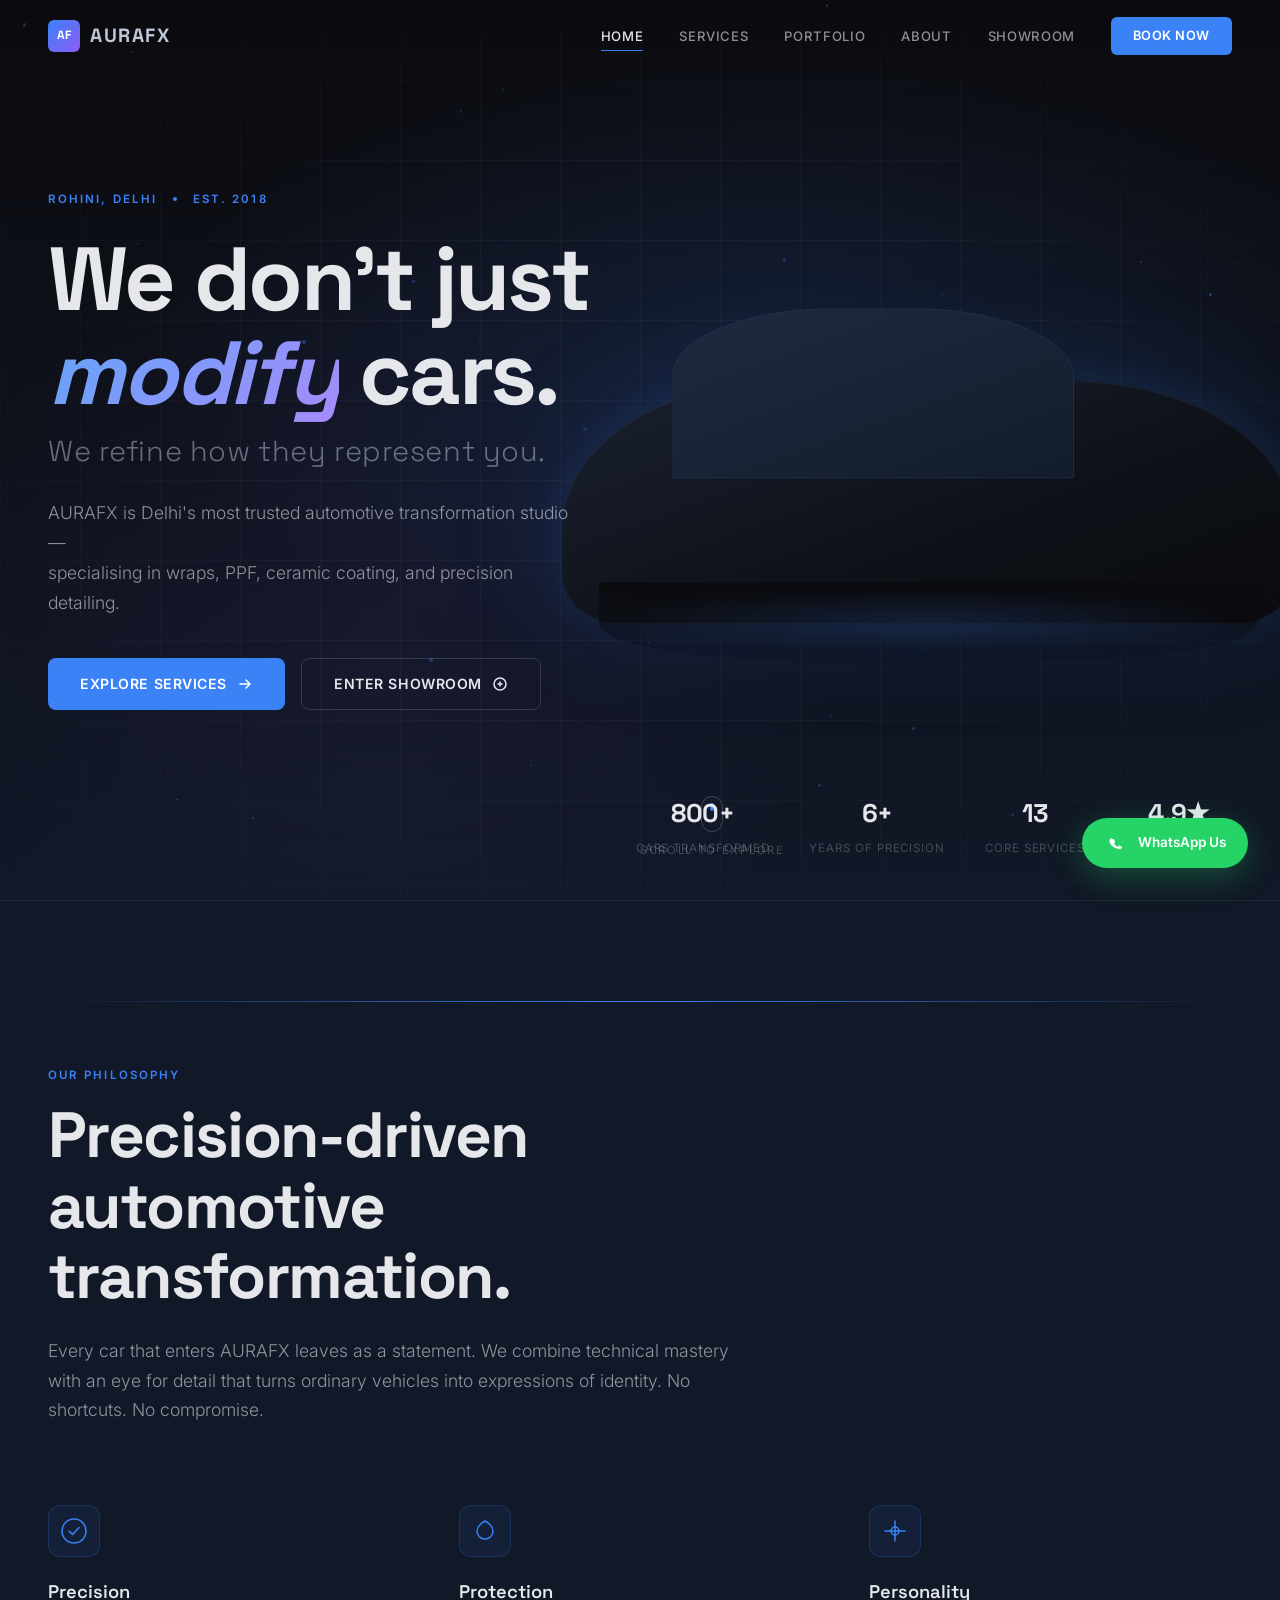
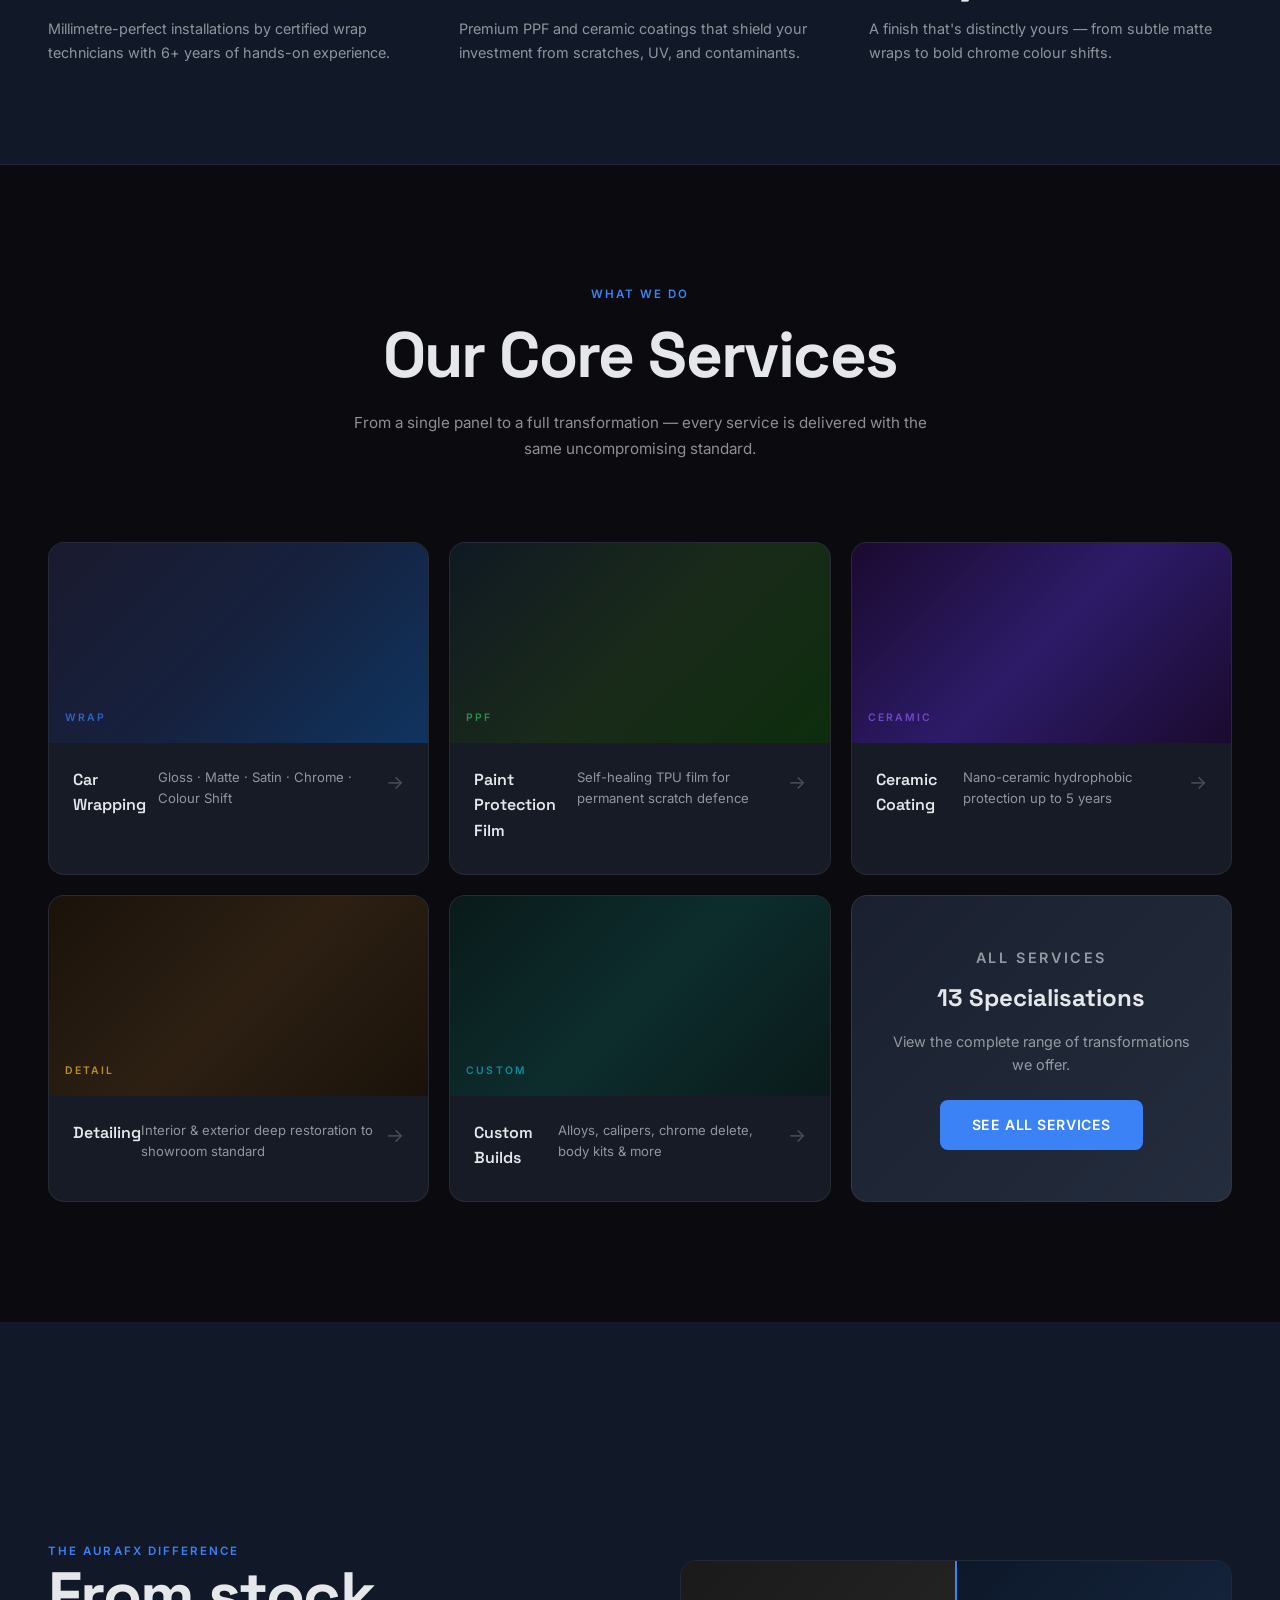
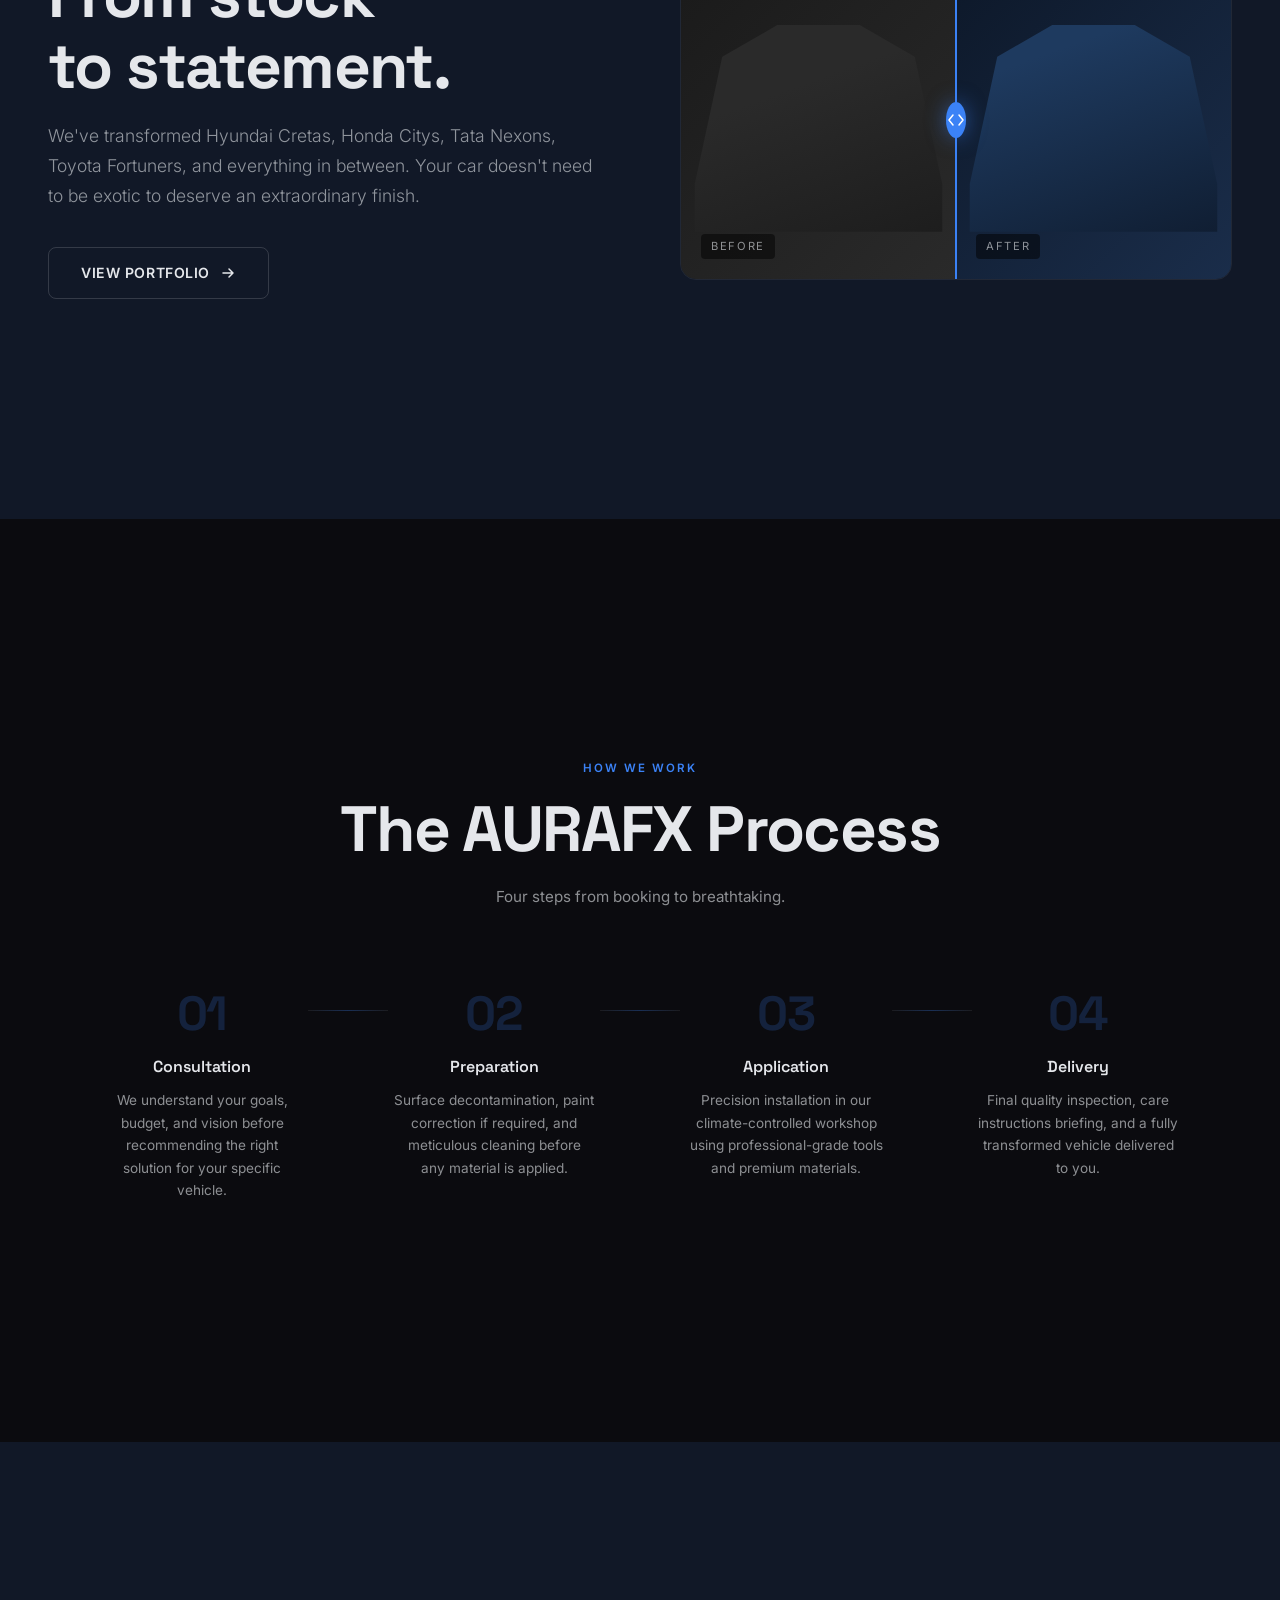
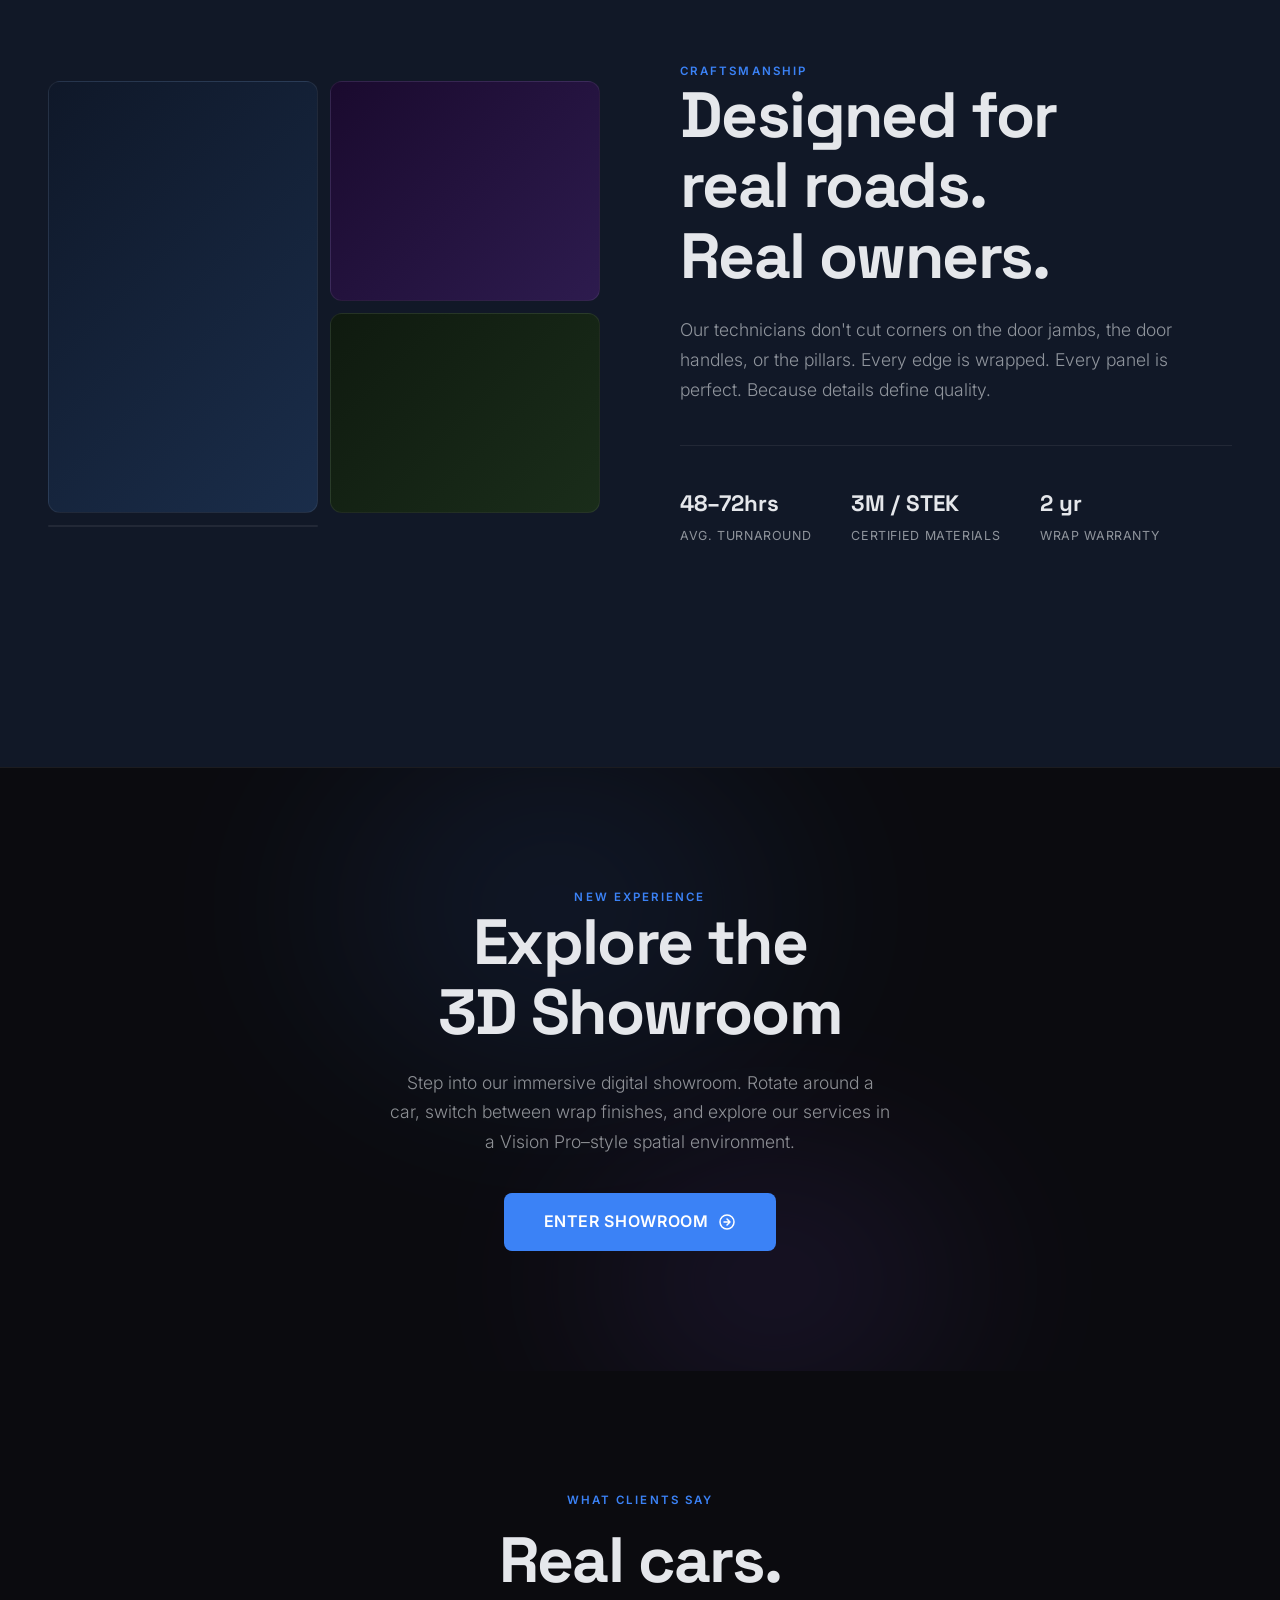
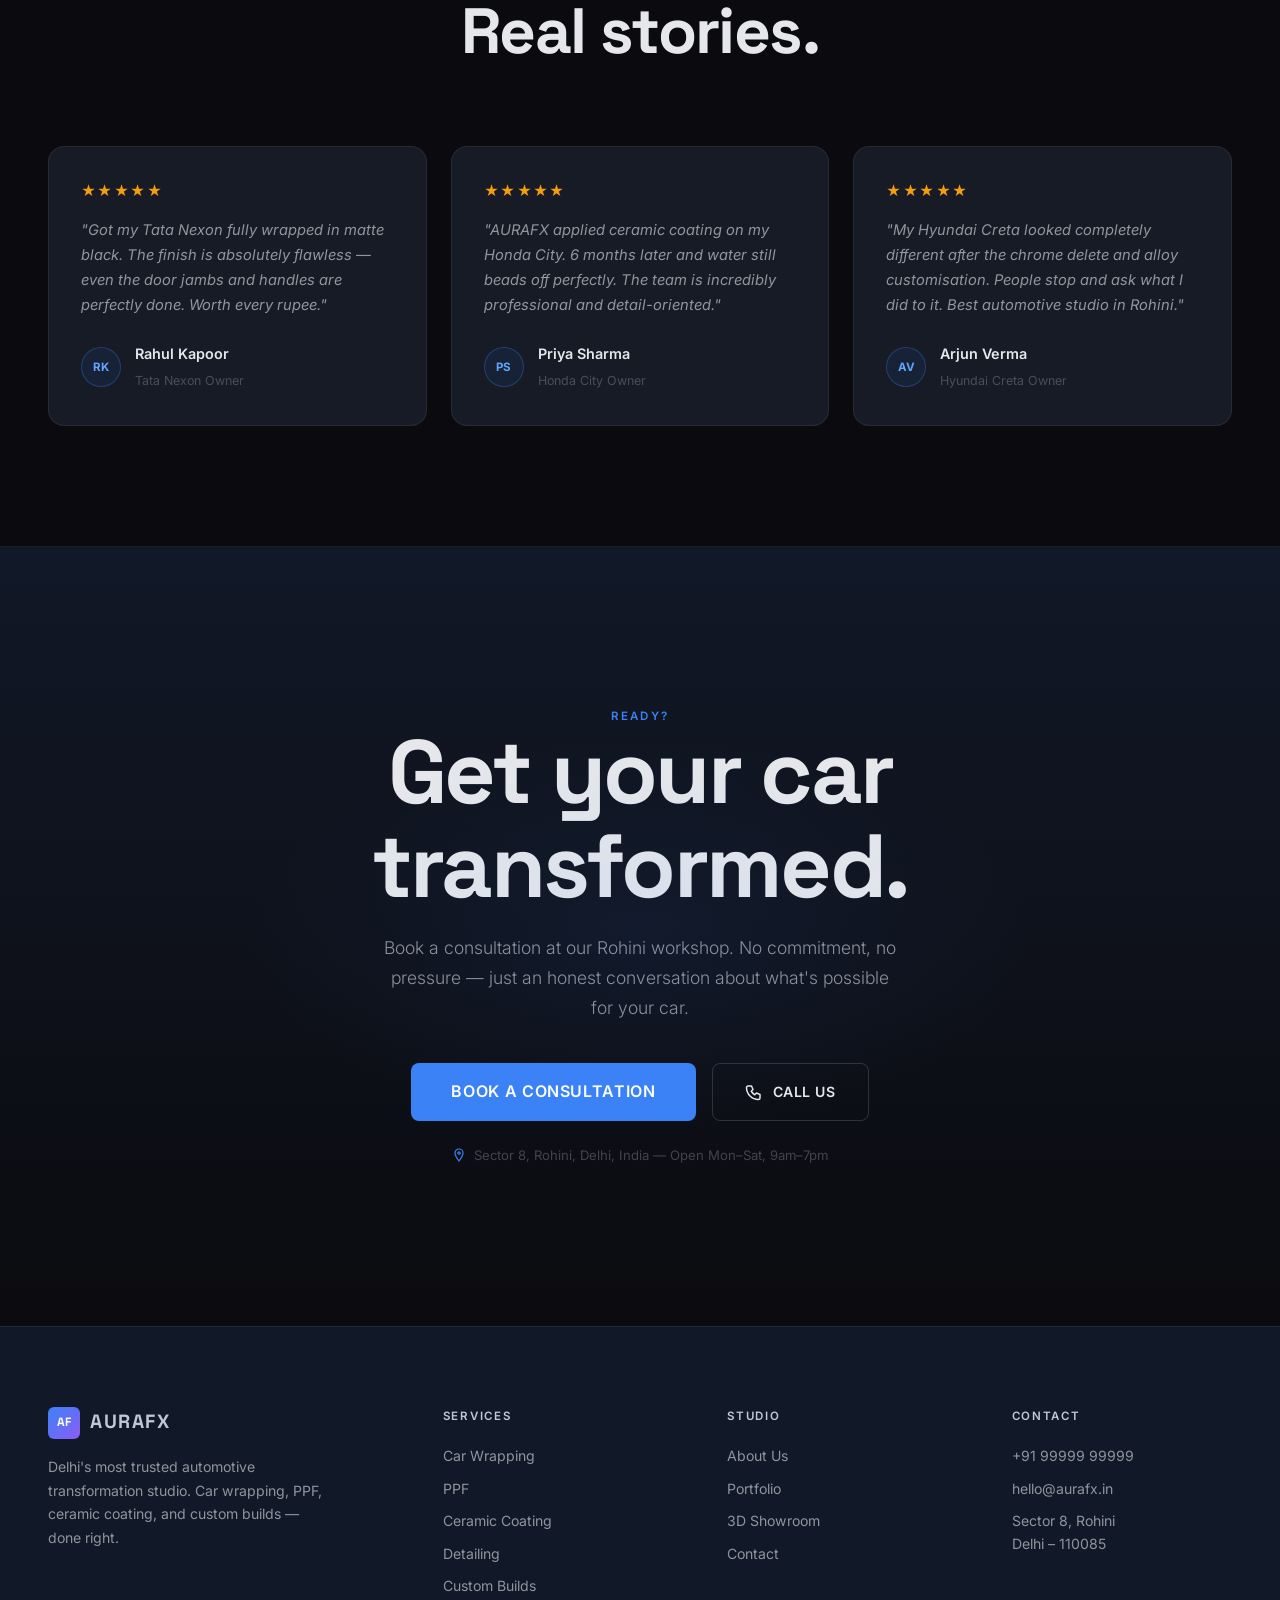
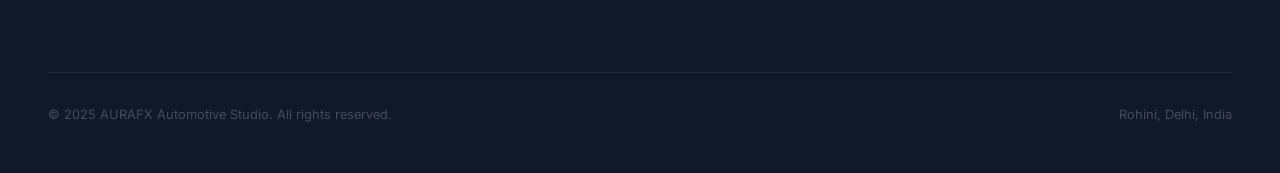
==== index.html @ fb8e5b7f "feat: AURAFX Automotive Studio — full premium website + 3D showroom - index.html: cinematic Apple-st" ====
<!DOCTYPE html>
<html lang="en">
<head>
<meta charset="UTF-8"/>
<meta name="viewport" content="width=device-width, initial-scale=1.0"/>
<title>AURAFX Automotive Studio — Precision. Protection. Personality.</title>
<meta name="description" content="Delhi's premier car wrapping, PPF, ceramic coating and detailing studio in Rohini. We don't just modify cars. We refine how they represent you."/>
<link rel="stylesheet" href="style.css"/>
<link rel="stylesheet" href="index.css"/>
</head>
<body>

<!-- NAV -->
<nav class="nav" id="mainNav">
  <a href="index.html" class="nav-logo">
    <div class="nav-logo-mark">AF</div>
    <span>AURAFX</span>
  </a>
  <div class="nav-links">
    <a href="index.html" class="active">Home</a>
    <a href="services.html">Services</a>
    <a href="portfolio.html">Portfolio</a>
    <a href="about.html">About</a>
    <a href="showroom.html">Showroom</a>
    <a href="contact.html" class="nav-cta">Book Now</a>
  </div>
  <div class="nav-hamburger" id="hamburger">
    <span></span><span></span><span></span>
  </div>
</nav>
<div class="nav-drawer" id="navDrawer">
  <a href="index.html">Home</a>
  <a href="services.html">Services</a>
  <a href="portfolio.html">Portfolio</a>
  <a href="about.html">About</a>
  <a href="showroom.html">Showroom</a>
  <a href="contact.html">Book Now</a>
</div>

<!-- HERO -->
<section class="hero" id="hero">
  <div class="hero-bg">
    <div class="hero-gradient"></div>
    <div class="hero-grid-lines"></div>
    <div class="hero-particles" id="heroParticles"></div>
  </div>
  <div class="hero-stage">
    <div class="hero-car-visual">
      <div class="car-silhouette">
        <div class="car-body"></div>
        <div class="car-glow-floor"></div>
        <div class="car-spotlight"></div>
      </div>
    </div>
  </div>
  <div class="hero-content">
    <div class="hero-eyebrow reveal">
      <span class="label">Rohini, Delhi</span>
      <span class="hero-dot"></span>
      <span class="label">Est. 2018</span>
    </div>
    <h1 class="display-xl hero-headline reveal reveal-delay-1">
      We don't just<br/>
      <em class="hero-em">modify</em> cars.
    </h1>
    <p class="hero-sub reveal reveal-delay-2">
      We refine how they represent you.
    </p>
    <p class="body-lg hero-desc reveal reveal-delay-3">
      AURAFX is Delhi's most trusted automotive transformation studio —<br class="desk-only"/>
      specialising in wraps, PPF, ceramic coating, and precision detailing.
    </p>
    <div class="hero-actions reveal reveal-delay-4">
      <a href="services.html" class="btn btn-primary">
        Explore Services
        <svg width="16" height="16" viewBox="0 0 16 16" fill="none"><path d="M3 8h10M9 4l4 4-4 4" stroke="currentColor" stroke-width="1.5" stroke-linecap="round" stroke-linejoin="round"/></svg>
      </a>
      <a href="showroom.html" class="btn btn-outline">
        Enter Showroom
        <svg width="16" height="16" viewBox="0 0 16 16" fill="none"><path d="M8 2a6 6 0 1 0 0 12A6 6 0 0 0 8 2Z" stroke="currentColor" stroke-width="1.5"/><path d="M8 6v4M6 8h4" stroke="currentColor" stroke-width="1.5" stroke-linecap="round"/></svg>
      </a>
    </div>
  </div>
  <div class="hero-scroll-hint reveal reveal-delay-5">
    <div class="scroll-wheel">
      <div class="scroll-dot"></div>
    </div>
    <span>Scroll to explore</span>
  </div>
  <div class="hero-stats">
    <div class="hero-stat reveal reveal-delay-1">
      <strong>800+</strong>
      <span>Cars Transformed</span>
    </div>
    <div class="hero-stat reveal reveal-delay-2">
      <strong>6+</strong>
      <span>Years of Precision</span>
    </div>
    <div class="hero-stat reveal reveal-delay-3">
      <strong>13</strong>
      <span>Core Services</span>
    </div>
    <div class="hero-stat reveal reveal-delay-4">
      <strong>4.9★</strong>
      <span>Google Rating</span>
    </div>
  </div>
</section>


<!-- IDENTITY STATEMENT -->
<section class="identity-section">
  <div class="identity-inner">
    <div class="identity-line glow-line"></div>
    <div class="identity-text reveal">
      <p class="label">Our Philosophy</p>
      <h2 class="display-lg identity-h2">
        Precision-driven<br/>automotive transformation.
      </h2>
      <p class="body-lg identity-p">
        Every car that enters AURAFX leaves as a statement. We combine technical mastery
        with an eye for detail that turns ordinary vehicles into expressions of identity.
        No shortcuts. No compromise.
      </p>
    </div>
    <div class="identity-pillars">
      <div class="pillar reveal reveal-delay-1">
        <div class="pillar-icon">
          <svg width="28" height="28" viewBox="0 0 28 28" fill="none"><circle cx="14" cy="14" r="12" stroke="#3B82F6" stroke-width="1.5"/><path d="M9 14l3.5 3.5 6.5-7" stroke="#3B82F6" stroke-width="1.5" stroke-linecap="round" stroke-linejoin="round"/></svg>
        </div>
        <h3>Precision</h3>
        <p>Millimetre-perfect installations by certified wrap technicians with 6+ years of hands-on experience.</p>
      </div>
      <div class="pillar reveal reveal-delay-2">
        <div class="pillar-icon">
          <svg width="28" height="28" viewBox="0 0 28 28" fill="none"><path d="M14 4s-8 4-8 10a8 8 0 0 0 16 0c0-6-8-10-8-10Z" stroke="#3B82F6" stroke-width="1.5" stroke-linejoin="round"/></svg>
        </div>
        <h3>Protection</h3>
        <p>Premium PPF and ceramic coatings that shield your investment from scratches, UV, and contaminants.</p>
      </div>
      <div class="pillar reveal reveal-delay-3">
        <div class="pillar-icon">
          <svg width="28" height="28" viewBox="0 0 28 28" fill="none"><path d="M4 14h20M14 4v20" stroke="#3B82F6" stroke-width="1.5" stroke-linecap="round"/><circle cx="14" cy="14" r="4" stroke="#3B82F6" stroke-width="1.5"/></svg>
        </div>
        <h3>Personality</h3>
        <p>A finish that's distinctly yours — from subtle matte wraps to bold chrome colour shifts.</p>
      </div>
    </div>
  </div>
</section>

<!-- SERVICES PREVIEW -->
<section class="services-preview section">
  <div class="section-header">
    <p class="label reveal">What We Do</p>
    <h2 class="display-lg reveal reveal-delay-1">Our Core Services</h2>
    <p class="body-md reveal reveal-delay-2">From a single panel to a full transformation — every service is delivered with the same uncompromising standard.</p>
  </div>
  <div class="services-grid">
    <div class="svc-card reveal reveal-delay-1" data-href="services.html">
      <div class="svc-card-img svc-wrap"></div>
      <div class="svc-card-body">
        <h3>Car Wrapping</h3>
        <p>Gloss · Matte · Satin · Chrome · Colour Shift</p>
        <span class="svc-arrow">→</span>
      </div>
    </div>
    <div class="svc-card reveal reveal-delay-2" data-href="services.html">
      <div class="svc-card-img svc-ppf"></div>
      <div class="svc-card-body">
        <h3>Paint Protection Film</h3>
        <p>Self-healing TPU film for permanent scratch defence</p>
        <span class="svc-arrow">→</span>
      </div>
    </div>
    <div class="svc-card reveal reveal-delay-3" data-href="services.html">
      <div class="svc-card-img svc-ceramic"></div>
      <div class="svc-card-body">
        <h3>Ceramic Coating</h3>
        <p>Nano-ceramic hydrophobic protection up to 5 years</p>
        <span class="svc-arrow">→</span>
      </div>
    </div>
    <div class="svc-card reveal reveal-delay-4" data-href="services.html">
      <div class="svc-card-img svc-detail"></div>
      <div class="svc-card-body">
        <h3>Detailing</h3>
        <p>Interior & exterior deep restoration to showroom standard</p>
        <span class="svc-arrow">→</span>
      </div>
    </div>
    <div class="svc-card reveal reveal-delay-5" data-href="services.html">
      <div class="svc-card-img svc-custom"></div>
      <div class="svc-card-body">
        <h3>Custom Builds</h3>
        <p>Alloys, calipers, chrome delete, body kits & more</p>
        <span class="svc-arrow">→</span>
      </div>
    </div>
    <div class="svc-card svc-card--cta reveal reveal-delay-5">
      <div class="svc-cta-inner">
        <p class="label">All Services</p>
        <h3>13 Specialisations</h3>
        <p>View the complete range of transformations we offer.</p>
        <a href="services.html" class="btn btn-primary" style="margin-top:24px;">See All Services</a>
      </div>
    </div>
  </div>
</section>


<!-- TRANSFORMATION STRIP -->
<section class="transform-strip">
  <div class="transform-inner section">
    <div class="transform-left reveal">
      <p class="label">The AURAFX Difference</p>
      <h2 class="display-lg">From stock<br/>to statement.</h2>
      <p class="body-lg" style="margin-top:20px;">
        We've transformed Hyundai Cretas, Honda Citys, Tata Nexons, Toyota Fortuners,
        and everything in between. Your car doesn't need to be exotic to deserve
        an extraordinary finish.
      </p>
      <a href="portfolio.html" class="btn btn-outline" style="margin-top:36px;">
        View Portfolio
        <svg width="16" height="16" viewBox="0 0 16 16" fill="none"><path d="M3 8h10M9 4l4 4-4 4" stroke="currentColor" stroke-width="1.5" stroke-linecap="round" stroke-linejoin="round"/></svg>
      </a>
    </div>
    <div class="transform-right reveal reveal-delay-2">
      <div class="ba-demo">
        <div class="ba-side ba-before">
          <div class="ba-car ba-car-before"></div>
          <span class="ba-label">Before</span>
        </div>
        <div class="ba-divider">
          <div class="ba-handle">
            <svg width="20" height="20" viewBox="0 0 20 20" fill="none"><path d="M7 5l-4 5 4 5M13 5l4 5-4 5" stroke="white" stroke-width="1.5" stroke-linecap="round" stroke-linejoin="round"/></svg>
          </div>
        </div>
        <div class="ba-side ba-after">
          <div class="ba-car ba-car-after"></div>
          <span class="ba-label">After</span>
        </div>
      </div>
    </div>
  </div>
</section>

<!-- PROCESS SECTION -->
<section class="process-section section-full">
  <div class="section">
    <div class="section-header">
      <p class="label reveal">How We Work</p>
      <h2 class="display-lg reveal reveal-delay-1">The AURAFX Process</h2>
      <p class="body-md reveal reveal-delay-2">Four steps from booking to breathtaking.</p>
    </div>
    <div class="process-steps">
      <div class="process-step reveal reveal-delay-1">
        <div class="step-num">01</div>
        <div class="step-content">
          <h3>Consultation</h3>
          <p>We understand your goals, budget, and vision before recommending the right solution for your specific vehicle.</p>
        </div>
      </div>
      <div class="process-connector"></div>
      <div class="process-step reveal reveal-delay-2">
        <div class="step-num">02</div>
        <div class="step-content">
          <h3>Preparation</h3>
          <p>Surface decontamination, paint correction if required, and meticulous cleaning before any material is applied.</p>
        </div>
      </div>
      <div class="process-connector"></div>
      <div class="process-step reveal reveal-delay-3">
        <div class="step-num">03</div>
        <div class="step-content">
          <h3>Application</h3>
          <p>Precision installation in our climate-controlled workshop using professional-grade tools and premium materials.</p>
        </div>
      </div>
      <div class="process-connector"></div>
      <div class="process-step reveal reveal-delay-4">
        <div class="step-num">04</div>
        <div class="step-content">
          <h3>Delivery</h3>
          <p>Final quality inspection, care instructions briefing, and a fully transformed vehicle delivered to you.</p>
        </div>
      </div>
    </div>
  </div>
</section>

<!-- CRAFT SECTION -->
<section class="craft-section">
  <div class="craft-inner section">
    <div class="craft-visual reveal">
      <div class="craft-grid">
        <div class="craft-tile craft-tile--lg craft-tile-1"></div>
        <div class="craft-tile craft-tile-2"></div>
        <div class="craft-tile craft-tile-3"></div>
        <div class="craft-tile craft-tile-4"></div>
      </div>
    </div>
    <div class="craft-text reveal reveal-delay-2">
      <p class="label">Craftsmanship</p>
      <h2 class="display-lg">Designed for<br/>real roads.<br/>Real owners.</h2>
      <p class="body-lg" style="margin-top:24px;">
        Our technicians don't cut corners on the door jambs, the door handles,
        or the pillars. Every edge is wrapped. Every panel is perfect.
        Because details define quality.
      </p>
      <div class="craft-stats">
        <div class="cs">
          <strong>48–72hrs</strong>
          <span>Avg. turnaround</span>
        </div>
        <div class="cs">
          <strong>3M / STEK</strong>
          <span>Certified materials</span>
        </div>
        <div class="cs">
          <strong>2 yr</strong>
          <span>Wrap warranty</span>
        </div>
      </div>
    </div>
  </div>
</section>


<!-- SHOWROOM TEASER -->
<section class="showroom-teaser">
  <div class="showroom-teaser-inner">
    <div class="st-bg">
      <div class="st-glow st-glow-1"></div>
      <div class="st-glow st-glow-2"></div>
    </div>
    <div class="st-content reveal">
      <p class="label">New Experience</p>
      <h2 class="display-lg">Explore the<br/>3D Showroom</h2>
      <p class="body-lg" style="margin-top:20px;max-width:500px;margin-left:auto;margin-right:auto;">
        Step into our immersive digital showroom. Rotate around a car,
        switch between wrap finishes, and explore our services in a
        Vision Pro–style spatial environment.
      </p>
      <a href="showroom.html" class="btn btn-primary" style="margin-top:36px;font-size:1rem;padding:16px 40px;">
        Enter Showroom
        <svg width="18" height="18" viewBox="0 0 18 18" fill="none"><path d="M9 2a7 7 0 1 0 0 14A7 7 0 0 0 9 2Z" stroke="currentColor" stroke-width="1.5"/><path d="M6 9h6M9 6l3 3-3 3" stroke="currentColor" stroke-width="1.5" stroke-linecap="round" stroke-linejoin="round"/></svg>
      </a>
    </div>
  </div>
</section>

<!-- TESTIMONIALS -->
<section class="testimonials-section section">
  <div class="section-header">
    <p class="label reveal">What Clients Say</p>
    <h2 class="display-lg reveal reveal-delay-1">Real cars.<br/>Real stories.</h2>
  </div>
  <div class="testi-grid">
    <div class="testi-card reveal reveal-delay-1">
      <div class="testi-stars">★★★★★</div>
      <p class="testi-text">"Got my Tata Nexon fully wrapped in matte black. The finish is absolutely flawless — even the door jambs and handles are perfectly done. Worth every rupee."</p>
      <div class="testi-author">
        <div class="testi-avatar">RK</div>
        <div>
          <strong>Rahul Kapoor</strong>
          <span>Tata Nexon Owner</span>
        </div>
      </div>
    </div>
    <div class="testi-card reveal reveal-delay-2">
      <div class="testi-stars">★★★★★</div>
      <p class="testi-text">"AURAFX applied ceramic coating on my Honda City. 6 months later and water still beads off perfectly. The team is incredibly professional and detail-oriented."</p>
      <div class="testi-author">
        <div class="testi-avatar">PS</div>
        <div>
          <strong>Priya Sharma</strong>
          <span>Honda City Owner</span>
        </div>
      </div>
    </div>
    <div class="testi-card reveal reveal-delay-3">
      <div class="testi-stars">★★★★★</div>
      <p class="testi-text">"My Hyundai Creta looked completely different after the chrome delete and alloy customisation. People stop and ask what I did to it. Best automotive studio in Rohini."</p>
      <div class="testi-author">
        <div class="testi-avatar">AV</div>
        <div>
          <strong>Arjun Verma</strong>
          <span>Hyundai Creta Owner</span>
        </div>
      </div>
    </div>
  </div>
</section>

<!-- FINAL CTA -->
<section class="final-cta">
  <div class="final-cta-inner reveal">
    <div class="fcta-glow"></div>
    <p class="label">Ready?</p>
    <h2 class="display-xl">Get your car<br/>transformed.</h2>
    <p class="body-lg" style="margin-top:20px;max-width:520px;margin:20px auto 0;">
      Book a consultation at our Rohini workshop. No commitment, no pressure —
      just an honest conversation about what's possible for your car.
    </p>
    <div class="fcta-actions">
      <a href="contact.html" class="btn btn-primary" style="font-size:1rem;padding:16px 40px;">
        Book a Consultation
      </a>
      <a href="tel:+919999999999" class="btn btn-outline">
        <svg width="18" height="18" viewBox="0 0 18 18" fill="none"><path d="M3.5 3h3l1.5 3.5-1.75 1.75a11 11 0 0 0 3.5 3.5L11.5 10l3.5 1.5V15A1.5 1.5 0 0 1 13.5 16.5C6.9 16.5 1.5 11.1 1.5 4.5A1.5 1.5 0 0 1 3 3Z" stroke="currentColor" stroke-width="1.5" stroke-linejoin="round"/></svg>
        Call Us
      </a>
    </div>
    <p class="fcta-addr">
      <svg width="14" height="14" viewBox="0 0 14 14" fill="none"><path d="M7 1a4 4 0 0 1 4 4c0 3-4 8-4 8S3 8 3 5a4 4 0 0 1 4-4Z" stroke="#3B82F6" stroke-width="1.2"/><circle cx="7" cy="5" r="1.2" stroke="#3B82F6" stroke-width="1.2"/></svg>
      Sector 8, Rohini, Delhi, India — Open Mon–Sat, 9am–7pm
    </p>
  </div>
</section>

<!-- FOOTER -->
<footer class="footer">
  <div class="footer-grid">
    <div class="footer-brand">
      <div class="nav-logo" style="margin-bottom:16px;">
        <div class="nav-logo-mark">AF</div>
        <span style="color:#C0C8D8;font-family:var(--font-display);font-weight:700;letter-spacing:0.08em;">AURAFX</span>
      </div>
      <p>Delhi's most trusted automotive transformation studio. Car wrapping, PPF, ceramic coating, and custom builds — done right.</p>
    </div>
    <div class="footer-col">
      <h4>Services</h4>
      <a href="services.html">Car Wrapping</a>
      <a href="services.html">PPF</a>
      <a href="services.html">Ceramic Coating</a>
      <a href="services.html">Detailing</a>
      <a href="services.html">Custom Builds</a>
    </div>
    <div class="footer-col">
      <h4>Studio</h4>
      <a href="about.html">About Us</a>
      <a href="portfolio.html">Portfolio</a>
      <a href="showroom.html">3D Showroom</a>
      <a href="contact.html">Contact</a>
    </div>
    <div class="footer-col">
      <h4>Contact</h4>
      <a href="tel:+919999999999">+91 99999 99999</a>
      <a href="mailto:hello@aurafx.in">hello@aurafx.in</a>
      <a href="contact.html">Sector 8, Rohini<br/>Delhi – 110085</a>
    </div>
  </div>
  <div class="footer-bottom">
    <span>© 2025 AURAFX Automotive Studio. All rights reserved.</span>
    <span>Rohini, Delhi, India</span>
  </div>
</footer>

<!-- WhatsApp Float -->
<a href="https://wa.me/919999999999?text=Hi%20AURAFX!%20I%27d%20like%20to%20book%20a%20consultation." class="whatsapp-float" target="_blank" rel="noopener">
  <svg width="22" height="22" viewBox="0 0 22 22" fill="none"><path d="M11 1C5.477 1 1 5.477 1 11c0 1.89.525 3.66 1.438 5.168L1 21l4.98-1.406A9.953 9.953 0 0 0 11 21c5.523 0 10-4.477 10-10S16.523 1 11 1Z" fill="#25D366"/><path d="M8.09 7.5c.18-.37.54-.5.77-.5.2 0 .37.01.54.01.18 0 .44.07.68.56.27.54.88 2.06.95 2.2.08.15.13.32.03.5-.1.2-.15.32-.3.5-.14.17-.3.38-.43.5-.14.14-.29.28-.12.55.17.26.73 1.18 1.56 1.91.68.6 1.38.88 1.65 1 .27.12.43.1.59-.06.17-.18.7-.81.88-1.07.19-.27.37-.22.62-.13.26.09 1.63.77 1.91.91.27.14.45.21.52.32.07.11.07.63-.15 1.24-.22.61-1.25 1.18-1.72 1.22-.44.04-.86.18-2.87-.62C9.35 15.57 7 12.7 6.82 12.47c-.18-.22-1.32-1.74-1.32-3.32 0-1.58.83-2.35 1.1-2.65.3-.28.64-.28.83-.28l.67.28Z" fill="white"/></svg>
  <span class="wa-text">WhatsApp Us</span>
</a>

<script src="script.js"></script>
</body>
</html>
---- style.css ----
/* ============================================================
   AURAFX AUTOMOTIVE STUDIO — SHARED DESIGN SYSTEM
   ============================================================ */

@import url('https://fonts.googleapis.com/css2?family=Inter:wght@300;400;500;600;700;800;900&family=Space+Grotesk:wght@300;400;500;600;700&display=swap');

/* ── CSS VARIABLES ── */
:root {
  --black:        #0B0B0F;
  --graphite:     #111827;
  --graphite-2:   #1a2030;
  --graphite-3:   #242d3d;
  --surface:      #161b26;
  --border:       rgba(255,255,255,0.07);
  --border-hover: rgba(255,255,255,0.15);
  --white:        #E5E7EB;
  --white-dim:    rgba(229,231,235,0.6);
  --white-faint:  rgba(229,231,235,0.25);
  --blue:         #3B82F6;
  --blue-bright:  #60A5FA;
  --blue-glow:    rgba(59,130,246,0.3);
  --blue-glow2:   rgba(59,130,246,0.08);
  --chrome:       #C0C8D8;
  --chrome-dim:   rgba(192,200,216,0.5);
  --accent-grad:  linear-gradient(135deg, #3B82F6 0%, #8B5CF6 100%);
  --font-main:    'Inter', 'SF Pro Display', -apple-system, sans-serif;
  --font-display: 'Space Grotesk', 'SF Pro Display', -apple-system, sans-serif;
  --ease-cinema:  cubic-bezier(0.25, 0.46, 0.45, 0.94);
  --ease-apple:   cubic-bezier(0.42, 0, 0.58, 1);
  --ease-out:     cubic-bezier(0.16, 1, 0.3, 1);
  --nav-h:        72px;
}

/* ── RESET & BASE ── */
*, *::before, *::after { box-sizing: border-box; margin: 0; padding: 0; }

html {
  scroll-behavior: smooth;
  font-size: 16px;
  -webkit-font-smoothing: antialiased;
  -moz-osx-font-smoothing: grayscale;
}

body {
  background: var(--black);
  color: var(--white);
  font-family: var(--font-main);
  line-height: 1.6;
  overflow-x: hidden;
}

img { display: block; max-width: 100%; }
a  { color: inherit; text-decoration: none; }
button { cursor: pointer; font-family: inherit; border: none; background: none; }
ul, ol { list-style: none; }

/* ── SCROLLBAR ── */
::-webkit-scrollbar { width: 6px; }
::-webkit-scrollbar-track { background: var(--black); }
::-webkit-scrollbar-thumb { background: var(--graphite-3); border-radius: 3px; }
::-webkit-scrollbar-thumb:hover { background: var(--blue); }

/* ── SELECTION ── */
::selection { background: var(--blue-glow); color: var(--white); }

/* ═══════════════════════════════════════════
   NAVIGATION
═══════════════════════════════════════════ */
.nav {
  position: fixed;
  top: 0; left: 0; right: 0;
  z-index: 1000;
  height: var(--nav-h);
  display: flex;
  align-items: center;
  justify-content: space-between;
  padding: 0 48px;
  transition: background 0.5s var(--ease-cinema), backdrop-filter 0.5s;
}
.nav.scrolled {
  background: rgba(11,11,15,0.85);
  backdrop-filter: blur(20px) saturate(180%);
  border-bottom: 1px solid var(--border);
}
.nav-logo {
  display: flex;
  align-items: center;
  gap: 10px;
  font-family: var(--font-display);
  font-size: 1.2rem;
  font-weight: 700;
  letter-spacing: 0.08em;
  text-transform: uppercase;
}
.nav-logo-mark {
  width: 32px; height: 32px;
  background: var(--accent-grad);
  border-radius: 6px;
  display: flex; align-items: center; justify-content: center;
  font-size: 0.75rem;
  font-weight: 900;
  color: #fff;
  letter-spacing: 0;
}
.nav-logo span { color: var(--chrome); }

.nav-links {
  display: flex;
  align-items: center;
  gap: 36px;
}
.nav-links a {
  font-size: 0.82rem;
  font-weight: 500;
  letter-spacing: 0.05em;
  text-transform: uppercase;
  color: var(--white-dim);
  transition: color 0.3s;
  position: relative;
}
.nav-links a::after {
  content: '';
  position: absolute;
  bottom: -4px; left: 0;
  width: 0; height: 1px;
  background: var(--blue);
  transition: width 0.3s var(--ease-cinema);
}
.nav-links a:hover { color: var(--white); }
.nav-links a:hover::after { width: 100%; }
.nav-links a.active { color: var(--white); }
.nav-links a.active::after { width: 100%; }

.nav-cta {
  padding: 9px 22px;
  background: var(--blue);
  color: #fff !important;
  border-radius: 6px;
  font-size: 0.8rem !important;
  font-weight: 600 !important;
  letter-spacing: 0.04em !important;
  transition: background 0.3s, box-shadow 0.3s, transform 0.2s !important;
}
.nav-cta::after { display: none !important; }
.nav-cta:hover {
  background: var(--blue-bright) !important;
  box-shadow: 0 0 24px var(--blue-glow) !important;
  transform: translateY(-1px) !important;
}

/* Hamburger */
.nav-hamburger {
  display: none;
  flex-direction: column;
  gap: 5px;
  padding: 4px;
  cursor: pointer;
}
.nav-hamburger span {
  display: block;
  width: 24px; height: 2px;
  background: var(--white);
  border-radius: 2px;
  transition: transform 0.3s, opacity 0.3s;
}
.nav-hamburger.open span:nth-child(1) { transform: translateY(7px) rotate(45deg); }
.nav-hamburger.open span:nth-child(2) { opacity: 0; }
.nav-hamburger.open span:nth-child(3) { transform: translateY(-7px) rotate(-45deg); }

/* Mobile nav drawer */
.nav-drawer {
  display: none;
  position: fixed;
  top: var(--nav-h); left: 0; right: 0;
  background: rgba(11,11,15,0.97);
  backdrop-filter: blur(24px);
  border-bottom: 1px solid var(--border);
  flex-direction: column;
  align-items: center;
  gap: 0;
  z-index: 999;
  transform: translateY(-10px);
  opacity: 0;
  transition: transform 0.4s var(--ease-out), opacity 0.4s;
  pointer-events: none;
}
.nav-drawer.open {
  transform: translateY(0);
  opacity: 1;
  pointer-events: all;
}
.nav-drawer a {
  width: 100%;
  padding: 18px 48px;
  font-size: 0.9rem;
  font-weight: 500;
  letter-spacing: 0.05em;
  text-transform: uppercase;
  color: var(--white-dim);
  border-bottom: 1px solid var(--border);
  transition: color 0.3s, background 0.3s;
}
.nav-drawer a:hover { color: var(--white); background: var(--graphite-2); }

/* ═══════════════════════════════════════════
   TYPOGRAPHY SYSTEM
═══════════════════════════════════════════ */
.display-xl {
  font-family: var(--font-display);
  font-size: clamp(2.8rem, 7vw, 6rem);
  font-weight: 700;
  line-height: 1.05;
  letter-spacing: -0.03em;
}
.display-lg {
  font-family: var(--font-display);
  font-size: clamp(2rem, 5vw, 4rem);
  font-weight: 700;
  line-height: 1.1;
  letter-spacing: -0.025em;
}
.display-md {
  font-family: var(--font-display);
  font-size: clamp(1.5rem, 3vw, 2.4rem);
  font-weight: 600;
  line-height: 1.15;
  letter-spacing: -0.02em;
}
.label {
  font-size: 0.72rem;
  font-weight: 600;
  letter-spacing: 0.18em;
  text-transform: uppercase;
  color: var(--blue);
}
.body-lg { font-size: 1.1rem; line-height: 1.7; color: var(--white-dim); font-weight: 300; }
.body-md { font-size: 0.95rem; line-height: 1.7; color: var(--white-dim); }

/* ═══════════════════════════════════════════
   SECTION SYSTEM
═══════════════════════════════════════════ */
.section {
  padding: 120px 48px;
  max-width: 1400px;
  margin: 0 auto;
}
.section-full {
  padding: 120px 48px;
}
.section-header {
  text-align: center;
  margin-bottom: 80px;
}
.section-header .label { margin-bottom: 16px; }
.section-header h2 { margin-bottom: 20px; }
.section-header p { max-width: 600px; margin: 0 auto; }

/* ═══════════════════════════════════════════
   BUTTONS
═══════════════════════════════════════════ */
.btn {
  display: inline-flex;
  align-items: center;
  gap: 10px;
  padding: 14px 32px;
  border-radius: 8px;
  font-size: 0.88rem;
  font-weight: 600;
  letter-spacing: 0.04em;
  text-transform: uppercase;
  transition: all 0.3s var(--ease-cinema);
  cursor: pointer;
}
.btn-primary {
  background: var(--blue);
  color: #fff;
  box-shadow: 0 0 0 rgba(59,130,246,0);
}
.btn-primary:hover {
  background: var(--blue-bright);
  box-shadow: 0 0 32px var(--blue-glow);
  transform: translateY(-2px);
}
.btn-outline {
  border: 1px solid var(--border-hover);
  color: var(--white);
  background: transparent;
}
.btn-outline:hover {
  border-color: var(--blue);
  color: var(--blue-bright);
  background: var(--blue-glow2);
  transform: translateY(-2px);
}
.btn-ghost {
  color: var(--white-dim);
  background: transparent;
  padding: 14px 0;
}
.btn-ghost:hover { color: var(--white); }
.btn-ghost svg { transition: transform 0.3s var(--ease-cinema); }
.btn-ghost:hover svg { transform: translateX(6px); }

/* ═══════════════════════════════════════════
   CARDS
═══════════════════════════════════════════ */
.card {
  background: var(--surface);
  border: 1px solid var(--border);
  border-radius: 16px;
  overflow: hidden;
  transition: border-color 0.4s, transform 0.4s var(--ease-cinema), box-shadow 0.4s;
}
.card:hover {
  border-color: var(--border-hover);
  transform: translateY(-4px);
  box-shadow: 0 24px 64px rgba(0,0,0,0.4), 0 0 0 1px rgba(59,130,246,0.1);
}

/* ═══════════════════════════════════════════
   DIVIDERS & DECORATORS
═══════════════════════════════════════════ */
.divider {
  height: 1px;
  background: var(--border);
  margin: 0;
}
.glow-line {
  height: 1px;
  background: linear-gradient(90deg, transparent, var(--blue), transparent);
  margin: 0;
}

/* ═══════════════════════════════════════════
   SCROLL REVEAL SYSTEM
═══════════════════════════════════════════ */
.reveal {
  opacity: 0;
  transform: translateY(40px);
  transition: opacity 0.9s var(--ease-out), transform 0.9s var(--ease-out);
}
.reveal.revealed {
  opacity: 1;
  transform: translateY(0);
}
.reveal-delay-1 { transition-delay: 0.1s; }
.reveal-delay-2 { transition-delay: 0.2s; }
.reveal-delay-3 { transition-delay: 0.3s; }
.reveal-delay-4 { transition-delay: 0.4s; }
.reveal-delay-5 { transition-delay: 0.5s; }

/* ═══════════════════════════════════════════
   FLOATING WHATSAPP CTA
═══════════════════════════════════════════ */
.whatsapp-float {
  position: fixed;
  bottom: 32px; right: 32px;
  z-index: 900;
  display: flex;
  align-items: center;
  gap: 12px;
  background: #25D366;
  color: #fff;
  padding: 14px 22px;
  border-radius: 50px;
  font-size: 0.85rem;
  font-weight: 600;
  box-shadow: 0 8px 32px rgba(37,211,102,0.3);
  transition: transform 0.3s var(--ease-cinema), box-shadow 0.3s;
  cursor: pointer;
  text-decoration: none;
}
.whatsapp-float:hover {
  transform: translateY(-3px) scale(1.02);
  box-shadow: 0 12px 40px rgba(37,211,102,0.45);
}
.whatsapp-float svg { flex-shrink: 0; }
.whatsapp-float .wa-text { display: block; }

/* ═══════════════════════════════════════════
   FOOTER
═══════════════════════════════════════════ */
.footer {
  background: var(--graphite);
  border-top: 1px solid var(--border);
  padding: 80px 48px 48px;
}
.footer-grid {
  max-width: 1400px;
  margin: 0 auto;
  display: grid;
  grid-template-columns: 1.5fr 1fr 1fr 1fr;
  gap: 64px;
}
.footer-brand .nav-logo { margin-bottom: 20px; }
.footer-brand p {
  font-size: 0.88rem;
  color: var(--white-dim);
  line-height: 1.7;
  max-width: 280px;
}
.footer-col h4 {
  font-size: 0.72rem;
  font-weight: 600;
  letter-spacing: 0.15em;
  text-transform: uppercase;
  color: var(--chrome);
  margin-bottom: 20px;
}
.footer-col a {
  display: block;
  font-size: 0.88rem;
  color: var(--white-dim);
  margin-bottom: 10px;
  transition: color 0.3s;
}
.footer-col a:hover { color: var(--blue-bright); }
.footer-bottom {
  max-width: 1400px;
  margin: 64px auto 0;
  padding-top: 32px;
  border-top: 1px solid var(--border);
  display: flex;
  justify-content: space-between;
  align-items: center;
  font-size: 0.8rem;
  color: var(--white-faint);
}

/* ═══════════════════════════════════════════
   PAGE HERO SYSTEM (inner pages)
═══════════════════════════════════════════ */
.page-hero {
  min-height: 50vh;
  display: flex;
  flex-direction: column;
  justify-content: flex-end;
  padding: 120px 48px 80px;
  position: relative;
  overflow: hidden;
}
.page-hero-bg {
  position: absolute;
  inset: 0;
  background: radial-gradient(ellipse at 60% 40%, rgba(59,130,246,0.12) 0%, transparent 60%),
              linear-gradient(180deg, var(--black) 0%, var(--graphite) 100%);
}
.page-hero-grid {
  position: absolute;
  inset: 0;
  background-image:
    linear-gradient(var(--border) 1px, transparent 1px),
    linear-gradient(90deg, var(--border) 1px, transparent 1px);
  background-size: 80px 80px;
  mask-image: linear-gradient(180deg, transparent, rgba(0,0,0,0.4) 40%, transparent);
}
.page-hero-content {
  position: relative;
  z-index: 2;
  max-width: 1400px;
  margin: 0 auto;
  width: 100%;
}

/* ═══════════════════════════════════════════
   RESPONSIVE
═══════════════════════════════════════════ */
@media (max-width: 1024px) {
  .nav { padding: 0 32px; }
  .section { padding: 96px 32px; }
  .section-full { padding: 96px 32px; }
  .footer-grid { grid-template-columns: 1fr 1fr; gap: 40px; }
}

@media (max-width: 768px) {
  .nav-links { display: none; }
  .nav-hamburger { display: flex; }
  .nav-drawer { display: flex; }
  .nav { padding: 0 24px; }
  .section { padding: 80px 24px; }
  .section-full { padding: 80px 24px; }
  .page-hero { padding: 100px 24px 60px; }
  .footer { padding: 60px 24px 40px; }
  .footer-grid { grid-template-columns: 1fr; gap: 40px; }
  .footer-bottom { flex-direction: column; gap: 16px; text-align: center; }
  .whatsapp-float .wa-text { display: none; }
  .whatsapp-float { padding: 14px; border-radius: 50%; }
}

@media (max-width: 480px) {
  :root { --nav-h: 60px; }
  .nav { padding: 0 20px; }
  .section { padding: 64px 20px; }
  .display-xl { font-size: 2.2rem; }
}
---- index.css ----
/* ── INDEX PAGE STYLES ── */

/* HERO */
.hero {
  position: relative;
  min-height: 100vh;
  display: flex;
  flex-direction: column;
  justify-content: center;
  overflow: hidden;
  padding: 0 48px;
}
.hero-bg { position: absolute; inset: 0; z-index: 0; }
.hero-gradient {
  position: absolute; inset: 0;
  background:
    radial-gradient(ellipse 80% 60% at 60% 40%, rgba(59,130,246,0.13) 0%, transparent 60%),
    radial-gradient(ellipse 60% 80% at 30% 70%, rgba(139,92,246,0.06) 0%, transparent 60%),
    linear-gradient(180deg, #0B0B0F 0%, #111827 100%);
}
.hero-grid-lines {
  position: absolute; inset: 0;
  background-image:
    linear-gradient(rgba(255,255,255,0.03) 1px, transparent 1px),
    linear-gradient(90deg, rgba(255,255,255,0.03) 1px, transparent 1px);
  background-size: 80px 80px;
  mask-image: radial-gradient(ellipse 80% 80% at 50% 50%, black 40%, transparent 100%);
}
.hero-particles {
  position: absolute; inset: 0;
  overflow: hidden;
}
.particle {
  position: absolute;
  width: 2px; height: 2px;
  background: rgba(59,130,246,0.6);
  border-radius: 50%;
  animation: particleDrift linear infinite;
}
@keyframes particleDrift {
  0%   { transform: translateY(0) translateX(0); opacity: 0; }
  10%  { opacity: 1; }
  90%  { opacity: 1; }
  100% { transform: translateY(-120vh) translateX(40px); opacity: 0; }
}

/* Hero Stage — CSS car silhouette */
.hero-stage {
  position: absolute;
  right: -5%;
  top: 50%;
  transform: translateY(-50%);
  width: 65%;
  max-width: 900px;
  z-index: 1;
  pointer-events: none;
}
.hero-car-visual { position: relative; width: 100%; padding-bottom: 42%; }
.car-silhouette {
  position: absolute; inset: 0;
  display: flex; align-items: flex-end; justify-content: center;
}
.car-body {
  width: 88%;
  height: 70%;
  background: linear-gradient(160deg, #1a2030 0%, #0d1117 60%, #0B0B0F 100%);
  border-radius: 30% 30% 8% 8% / 60% 60% 20% 20%;
  position: relative;
  box-shadow:
    0 0 120px rgba(59,130,246,0.15),
    0 0 40px rgba(59,130,246,0.1),
    inset 0 1px 0 rgba(255,255,255,0.05);
  border: 1px solid rgba(59,130,246,0.12);
}
.car-body::before {
  content: '';
  position: absolute;
  top: -30%;
  left: 15%;
  width: 55%;
  height: 70%;
  background: linear-gradient(160deg, #1e2a3e 0%, #131c2c 100%);
  border-radius: 40% 40% 0 0;
  border: 1px solid rgba(59,130,246,0.1);
}
.car-body::after {
  content: '';
  position: absolute;
  bottom: -18%;
  left: 5%;
  right: 5%;
  height: 35%;
  background: linear-gradient(180deg, #0B0B0F 0%, transparent 100%);
  border-radius: 0 0 50% 50%;
}
.car-glow-floor {
  position: absolute;
  bottom: -5%;
  left: 10%;
  right: 10%;
  height: 12%;
  background: radial-gradient(ellipse, rgba(59,130,246,0.25) 0%, transparent 70%);
  filter: blur(12px);
}
.car-spotlight {
  position: absolute;
  top: -40%;
  left: 30%;
  width: 40%;
  height: 100%;
  background: conic-gradient(from 270deg at 50% 0%, rgba(59,130,246,0.08) 0deg, transparent 60deg);
  filter: blur(20px);
}

/* Hero Content */
.hero-content {
  position: relative;
  z-index: 2;
  max-width: 620px;
}
.hero-eyebrow {
  display: flex;
  align-items: center;
  gap: 16px;
  margin-bottom: 24px;
}
.hero-dot {
  width: 4px; height: 4px;
  background: var(--blue);
  border-radius: 50%;
}
.hero-headline {
  color: var(--white);
  margin-bottom: 8px;
}
.hero-em {
  font-style: italic;
  background: linear-gradient(135deg, #60A5FA, #A78BFA);
  -webkit-background-clip: text;
  -webkit-text-fill-color: transparent;
  background-clip: text;
}
.hero-sub {
  font-family: var(--font-display);
  font-size: clamp(1.2rem, 2.5vw, 1.8rem);
  font-weight: 300;
  color: var(--chrome-dim);
  letter-spacing: 0.02em;
  margin-bottom: 24px;
}
.hero-desc {
  max-width: 520px;
  margin-bottom: 40px;
}
.hero-actions { display: flex; gap: 16px; flex-wrap: wrap; }
.desk-only { display: inline; }

/* Scroll hint */
.hero-scroll-hint {
  position: absolute;
  bottom: 40px;
  left: 50%;
  transform: translateX(-50%);
  display: flex;
  flex-direction: column;
  align-items: center;
  gap: 10px;
  z-index: 2;
}
.hero-scroll-hint span {
  font-size: 0.7rem;
  letter-spacing: 0.15em;
  text-transform: uppercase;
  color: var(--white-faint);
}
.scroll-wheel {
  width: 22px; height: 36px;
  border: 1.5px solid rgba(255,255,255,0.2);
  border-radius: 11px;
  display: flex;
  justify-content: center;
  padding-top: 6px;
}
.scroll-dot {
  width: 4px; height: 8px;
  background: var(--blue);
  border-radius: 2px;
  animation: scrollDot 2s ease infinite;
}
@keyframes scrollDot {
  0%  { transform: translateY(0); opacity: 1; }
  80% { transform: translateY(10px); opacity: 0; }
  100%{ transform: translateY(0); opacity: 0; }
}

/* Hero stats */
.hero-stats {
  position: absolute;
  bottom: 40px;
  right: 48px;
  display: flex;
  gap: 40px;
  z-index: 2;
}
.hero-stat {
  text-align: center;
}
.hero-stat strong {
  display: block;
  font-family: var(--font-display);
  font-size: 1.6rem;
  font-weight: 700;
  color: var(--white);
  letter-spacing: -0.02em;
}
.hero-stat span {
  font-size: 0.72rem;
  letter-spacing: 0.08em;
  text-transform: uppercase;
  color: var(--white-faint);
}


/* IDENTITY SECTION */
.identity-section {
  padding: 100px 48px;
  background: var(--graphite);
  border-top: 1px solid var(--border);
  border-bottom: 1px solid var(--border);
}
.identity-inner { max-width: 1400px; margin: 0 auto; }
.identity-line { margin-bottom: 64px; }
.identity-text { max-width: 700px; margin-bottom: 80px; }
.identity-h2 { margin: 16px 0 24px; }
.identity-pillars {
  display: grid;
  grid-template-columns: repeat(3, 1fr);
  gap: 48px;
}
.pillar { }
.pillar-icon {
  width: 52px; height: 52px;
  background: var(--blue-glow2);
  border: 1px solid rgba(59,130,246,0.2);
  border-radius: 12px;
  display: flex; align-items: center; justify-content: center;
  margin-bottom: 20px;
}
.pillar h3 {
  font-family: var(--font-display);
  font-size: 1.15rem;
  font-weight: 600;
  margin-bottom: 10px;
}
.pillar p { font-size: 0.9rem; color: var(--white-dim); line-height: 1.65; }

/* SERVICES PREVIEW */
.services-grid {
  display: grid;
  grid-template-columns: repeat(3, 1fr);
  gap: 20px;
}
.svc-card {
  background: var(--surface);
  border: 1px solid var(--border);
  border-radius: 16px;
  overflow: hidden;
  cursor: pointer;
  transition: border-color 0.4s, transform 0.4s var(--ease-cinema), box-shadow 0.4s;
}
.svc-card:hover {
  border-color: rgba(59,130,246,0.3);
  transform: translateY(-6px);
  box-shadow: 0 24px 64px rgba(0,0,0,0.5), 0 0 0 1px rgba(59,130,246,0.1);
}
.svc-card-img {
  height: 200px;
  position: relative;
  overflow: hidden;
}
.svc-wrap {
  background: linear-gradient(135deg, #1a1a2e 0%, #16213e 50%, #0f3460 100%);
}
.svc-wrap::after {
  content: 'WRAP';
  position: absolute; bottom: 16px; left: 16px;
  font-size: 0.65rem; letter-spacing: 0.2em; color: rgba(59,130,246,0.7);
  font-weight: 600;
}
.svc-ppf {
  background: linear-gradient(135deg, #0f1923 0%, #1a2a1a 50%, #0d2d0d 100%);
}
.svc-ppf::after {
  content: 'PPF';
  position: absolute; bottom: 16px; left: 16px;
  font-size: 0.65rem; letter-spacing: 0.2em; color: rgba(34,197,94,0.7);
  font-weight: 600;
}
.svc-ceramic {
  background: linear-gradient(135deg, #1a0a2e 0%, #2d1b69 50%, #1a0a2e 100%);
}
.svc-ceramic::after {
  content: 'CERAMIC';
  position: absolute; bottom: 16px; left: 16px;
  font-size: 0.65rem; letter-spacing: 0.2em; color: rgba(139,92,246,0.7);
  font-weight: 600;
}
.svc-detail {
  background: linear-gradient(135deg, #1a120a 0%, #2d2013 50%, #1a120a 100%);
}
.svc-detail::after {
  content: 'DETAIL';
  position: absolute; bottom: 16px; left: 16px;
  font-size: 0.65rem; letter-spacing: 0.2em; color: rgba(251,191,36,0.7);
  font-weight: 600;
}
.svc-custom {
  background: linear-gradient(135deg, #0a1a1a 0%, #0d2d2d 50%, #0a1a1a 100%);
}
.svc-custom::after {
  content: 'CUSTOM';
  position: absolute; bottom: 16px; left: 16px;
  font-size: 0.65rem; letter-spacing: 0.2em; color: rgba(6,182,212,0.7);
  font-weight: 600;
}
.svc-card-body {
  padding: 24px;
  display: flex;
  justify-content: space-between;
  align-items: flex-start;
}
.svc-card-body h3 {
  font-family: var(--font-display);
  font-size: 1rem;
  font-weight: 600;
  margin-bottom: 6px;
}
.svc-card-body p { font-size: 0.82rem; color: var(--white-dim); }
.svc-arrow {
  font-size: 1.2rem;
  color: var(--white-faint);
  transition: color 0.3s, transform 0.3s;
  flex-shrink: 0;
}
.svc-card:hover .svc-arrow { color: var(--blue); transform: translateX(4px); }
.svc-card--cta {
  background: linear-gradient(135deg, var(--graphite-2), var(--graphite-3));
  display: flex; align-items: center; justify-content: center;
  cursor: default;
}
.svc-card--cta:hover { transform: none; }
.svc-cta-inner { padding: 40px; text-align: center; }
.svc-cta-inner h3 {
  font-family: var(--font-display);
  font-size: 1.5rem;
  font-weight: 700;
  margin: 10px 0 12px;
}
.svc-cta-inner p { font-size: 0.9rem; color: var(--white-dim); }

/* TRANSFORM STRIP */
.transform-strip { padding: 100px 0; background: var(--graphite); }
.transform-inner {
  display: grid;
  grid-template-columns: 1fr 1fr;
  gap: 80px;
  align-items: center;
}
.ba-demo {
  width: 100%;
  height: 320px;
  border-radius: 16px;
  overflow: hidden;
  border: 1px solid var(--border);
  display: flex;
  position: relative;
}
.ba-side {
  flex: 1;
  position: relative;
  display: flex;
  align-items: flex-end;
  padding: 20px;
}
.ba-before { background: linear-gradient(135deg, #1a1a1a, #2a2a2a); }
.ba-after  { background: linear-gradient(135deg, #0d1829, #1a2d4a); }
.ba-car { position: absolute; inset: 0; }
.ba-car-before {
  background: linear-gradient(160deg, #2a2a2a 40%, #1a1a1a 100%);
  clip-path: polygon(5% 70%, 15% 30%, 35% 20%, 65% 20%, 85% 30%, 95% 70%, 95% 85%, 5% 85%);
}
.ba-car-after {
  background: linear-gradient(160deg, #1e3a5f 30%, #0d1829 100%);
  clip-path: polygon(5% 70%, 15% 30%, 35% 20%, 65% 20%, 85% 30%, 95% 70%, 95% 85%, 5% 85%);
  box-shadow: 0 0 40px rgba(59,130,246,0.3);
}
.ba-label {
  position: relative; z-index: 2;
  font-size: 0.7rem; letter-spacing: 0.15em; text-transform: uppercase;
  color: var(--white-dim);
  background: rgba(0,0,0,0.5);
  padding: 4px 10px;
  border-radius: 4px;
}
.ba-divider {
  position: absolute;
  left: 50%; top: 0; bottom: 0;
  width: 2px;
  background: var(--blue);
  transform: translateX(-50%);
  z-index: 3;
  display: flex;
  align-items: center;
  justify-content: center;
}
.ba-handle {
  width: 36px; height: 36px;
  background: var(--blue);
  border-radius: 50%;
  display: flex; align-items: center; justify-content: center;
  box-shadow: 0 0 20px rgba(59,130,246,0.5);
}

/* PROCESS SECTION */
.process-section { background: var(--black); }
.process-steps {
  display: flex;
  align-items: flex-start;
  gap: 0;
}
.process-step {
  flex: 1;
  text-align: center;
}
.step-num {
  font-family: var(--font-display);
  font-size: 3rem;
  font-weight: 700;
  color: rgba(59,130,246,0.2);
  letter-spacing: -0.03em;
  line-height: 1;
  margin-bottom: 16px;
}
.step-content h3 {
  font-family: var(--font-display);
  font-size: 1rem;
  font-weight: 600;
  margin-bottom: 10px;
}
.step-content p { font-size: 0.85rem; color: var(--white-dim); line-height: 1.65; max-width: 200px; margin: 0 auto; }
.process-connector {
  width: 80px;
  height: 1px;
  background: linear-gradient(90deg, var(--border), var(--blue-glow), var(--border));
  margin-top: 20px;
  flex-shrink: 0;
}

/* CRAFT SECTION */
.craft-section { padding: 100px 0; background: var(--graphite); }
.craft-inner {
  display: grid;
  grid-template-columns: 1fr 1fr;
  gap: 80px;
  align-items: center;
}
.craft-grid {
  display: grid;
  grid-template-columns: 1fr 1fr;
  grid-template-rows: 220px 200px;
  gap: 12px;
}
.craft-tile {
  border-radius: 12px;
  border: 1px solid var(--border);
}
.craft-tile--lg { grid-row: span 2; }
.craft-tile-1 { background: linear-gradient(135deg, #0f1829 0%, #1a2d4a 100%); }
.craft-tile-2 { background: linear-gradient(135deg, #1a0a2e 0%, #2d1b4e 100%); }
.craft-tile-3 { background: linear-gradient(135deg, #0f1a0f 0%, #1a2d1a 100%); }
.craft-tile-4 { background: linear-gradient(135deg, #1a1200 0%, #2d2000 100%); }
.craft-stats {
  display: flex;
  gap: 40px;
  margin-top: 40px;
  padding-top: 40px;
  border-top: 1px solid var(--border);
}
.cs strong {
  display: block;
  font-family: var(--font-display);
  font-size: 1.4rem;
  font-weight: 700;
  color: var(--white);
}
.cs span {
  font-size: 0.78rem;
  color: var(--white-dim);
  letter-spacing: 0.05em;
  text-transform: uppercase;
}

/* SHOWROOM TEASER */
.showroom-teaser {
  position: relative;
  overflow: hidden;
  padding: 120px 48px;
  text-align: center;
  background: var(--black);
  border-top: 1px solid var(--border);
}
.st-bg { position: absolute; inset: 0; }
.st-glow {
  position: absolute;
  border-radius: 50%;
  filter: blur(80px);
  opacity: 0.12;
}
.st-glow-1 {
  width: 600px; height: 400px;
  background: radial-gradient(circle, #3B82F6, transparent);
  top: -10%; left: 20%;
}
.st-glow-2 {
  width: 500px; height: 300px;
  background: radial-gradient(circle, #8B5CF6, transparent);
  bottom: -10%; right: 20%;
}
.st-content { position: relative; z-index: 1; }

/* TESTIMONIALS */
.testi-grid {
  display: grid;
  grid-template-columns: repeat(3, 1fr);
  gap: 24px;
}
.testi-card {
  background: var(--surface);
  border: 1px solid var(--border);
  border-radius: 16px;
  padding: 32px;
  transition: border-color 0.4s, transform 0.4s;
}
.testi-card:hover { border-color: var(--border-hover); transform: translateY(-4px); }
.testi-stars { color: #F59E0B; font-size: 0.9rem; margin-bottom: 16px; letter-spacing: 0.1em; }
.testi-text { font-size: 0.92rem; color: var(--white-dim); line-height: 1.7; margin-bottom: 24px; font-style: italic; }
.testi-author { display: flex; align-items: center; gap: 14px; }
.testi-avatar {
  width: 40px; height: 40px;
  background: var(--blue-glow2);
  border: 1px solid rgba(59,130,246,0.3);
  border-radius: 50%;
  display: flex; align-items: center; justify-content: center;
  font-size: 0.72rem;
  font-weight: 700;
  color: var(--blue-bright);
  flex-shrink: 0;
}
.testi-author strong { display: block; font-size: 0.9rem; font-weight: 600; margin-bottom: 2px; }
.testi-author span { font-size: 0.78rem; color: var(--white-faint); }

/* FINAL CTA */
.final-cta {
  padding: 160px 48px;
  background: linear-gradient(180deg, var(--graphite) 0%, var(--black) 100%);
  text-align: center;
  border-top: 1px solid var(--border);
  position: relative;
  overflow: hidden;
}
.final-cta-inner { position: relative; z-index: 1; }
.fcta-glow {
  position: absolute;
  top: 50%; left: 50%;
  transform: translate(-50%, -50%);
  width: 800px; height: 400px;
  background: radial-gradient(ellipse, rgba(59,130,246,0.08), transparent 70%);
  pointer-events: none;
}
.fcta-actions { display: flex; gap: 16px; justify-content: center; margin-top: 40px; flex-wrap: wrap; }
.fcta-addr {
  margin-top: 24px;
  font-size: 0.82rem;
  color: var(--white-faint);
  display: flex; align-items: center; gap: 8px; justify-content: center;
}

/* RESPONSIVE */
@media (max-width: 1100px) {
  .hero { padding: 0 32px; }
  .hero-stage { width: 55%; right: -2%; }
  .services-grid { grid-template-columns: repeat(2, 1fr); }
  .identity-pillars { grid-template-columns: 1fr; gap: 32px; }
  .transform-inner { grid-template-columns: 1fr; gap: 60px; }
  .craft-inner { grid-template-columns: 1fr; gap: 60px; }
}
@media (max-width: 768px) {
  .hero { padding: 120px 24px 200px; justify-content: flex-end; }
  .hero-stage { width: 100%; right: 0; top: 0; transform: none; opacity: 0.4; }
  .hero-stats { right: 24px; bottom: 100px; gap: 24px; flex-wrap: wrap; justify-content: flex-end; }
  .hero-stat strong { font-size: 1.2rem; }
  .services-grid { grid-template-columns: 1fr; }
  .testi-grid { grid-template-columns: 1fr; }
  .process-steps { flex-direction: column; align-items: center; gap: 32px; }
  .process-connector { width: 1px; height: 40px; background: linear-gradient(180deg, var(--border), var(--blue-glow), var(--border)); margin: 0; }
  .identity-section { padding: 80px 24px; }
  .showroom-teaser { padding: 80px 24px; }
  .final-cta { padding: 100px 24px; }
  .craft-grid { grid-template-rows: 180px 160px; }
  .craft-tile--lg { grid-row: span 1; }
  .desk-only { display: none; }
}
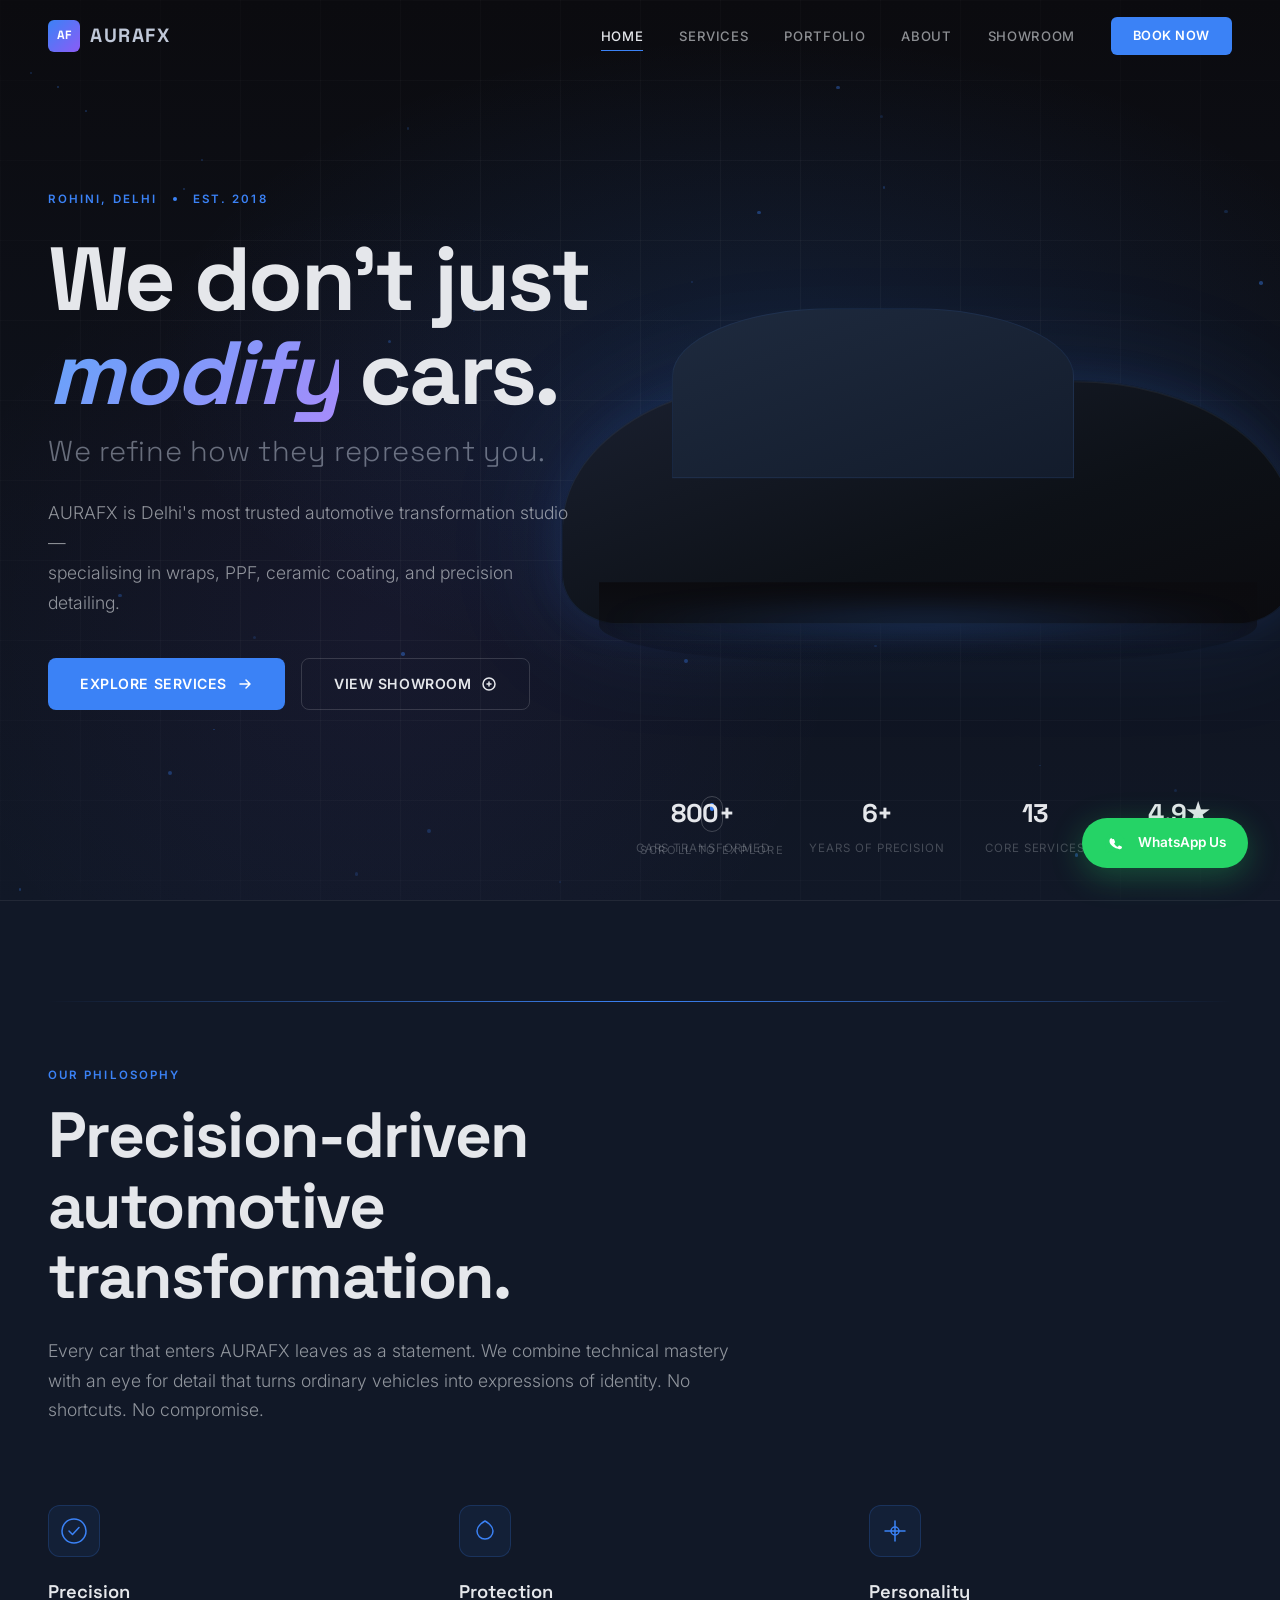
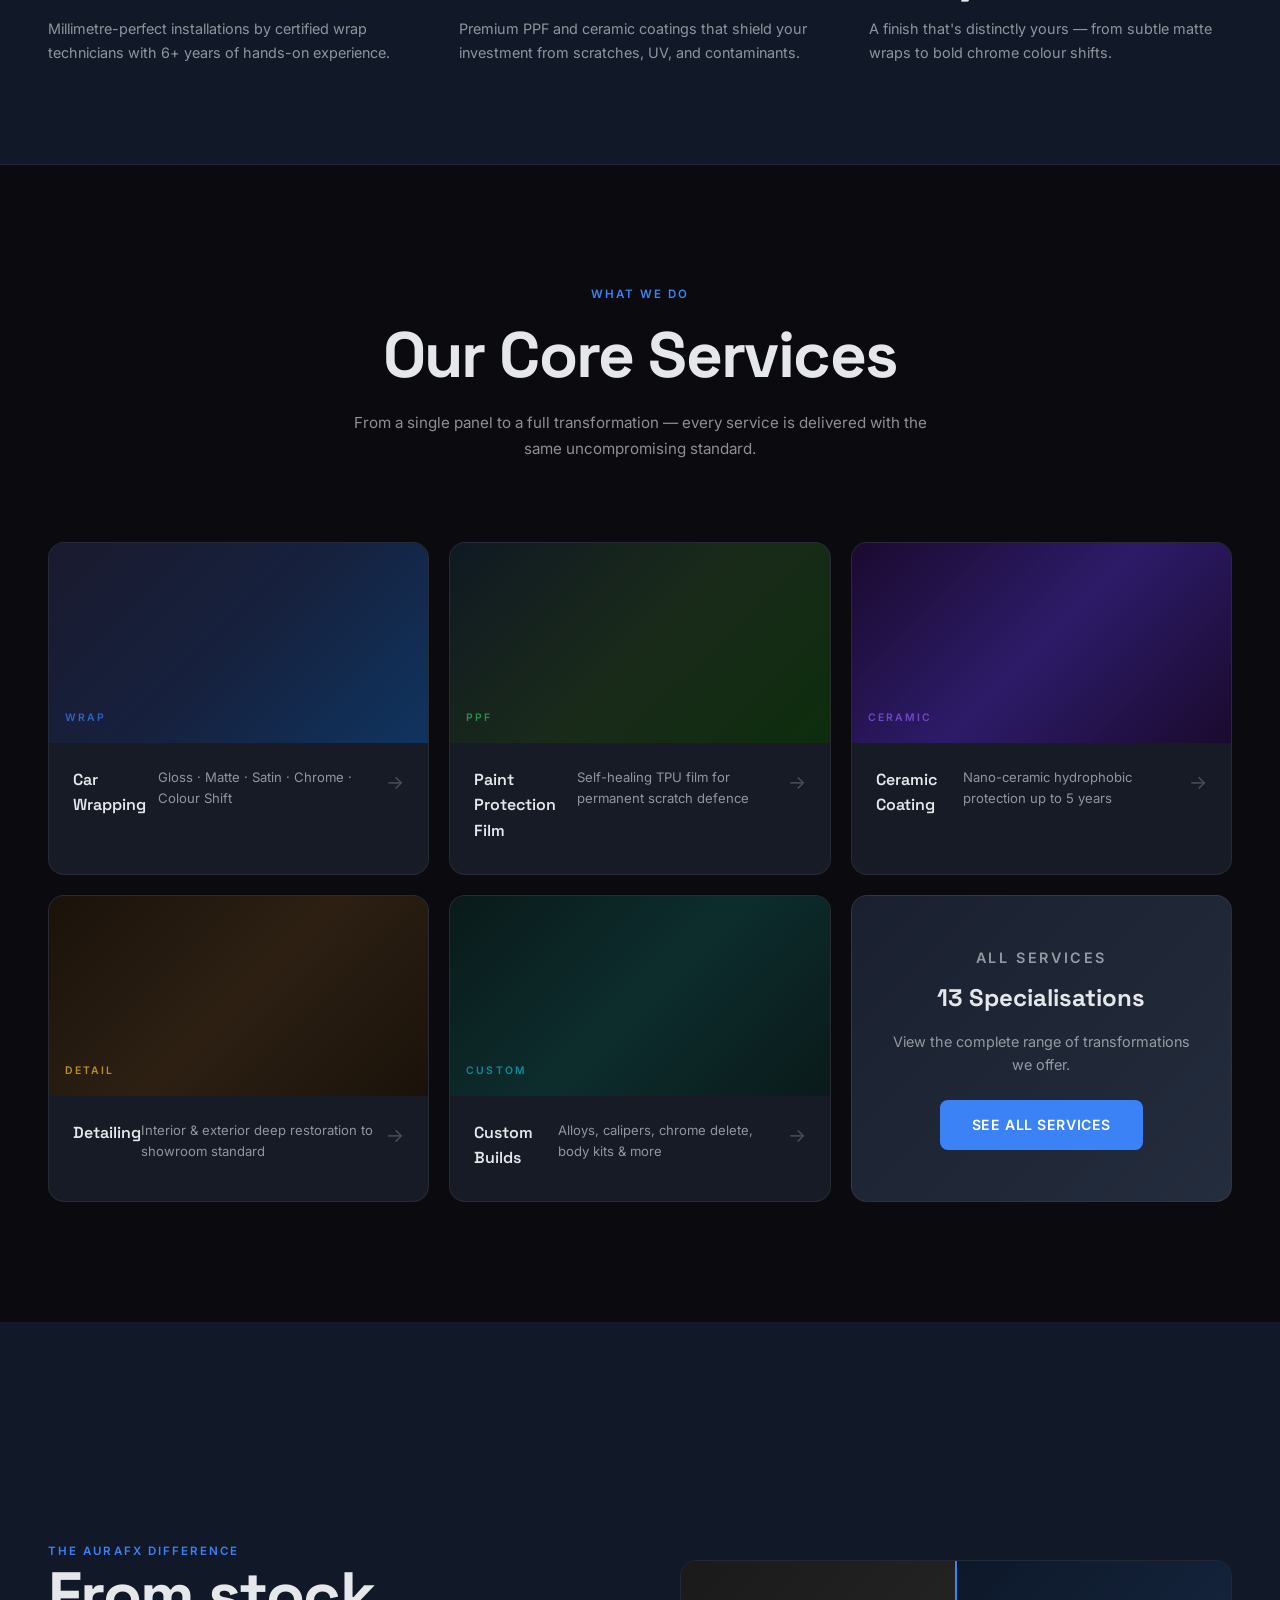
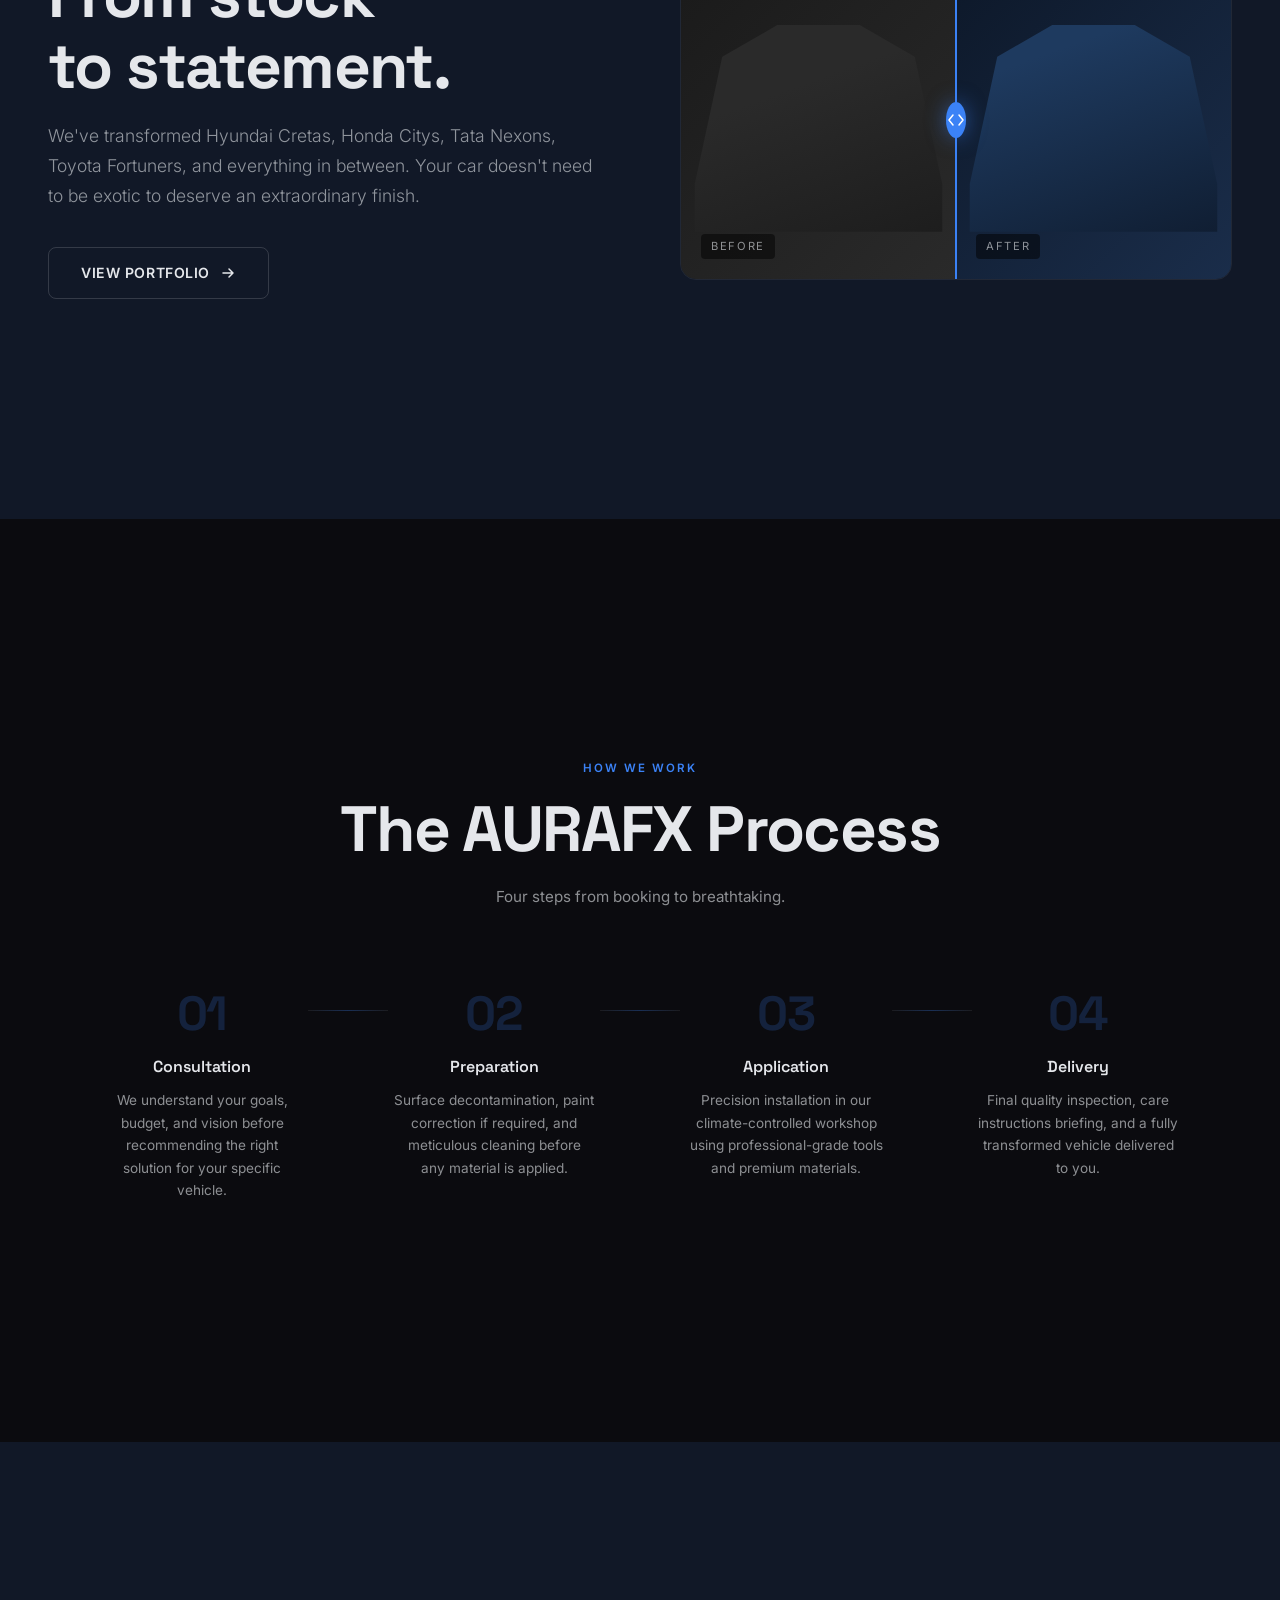
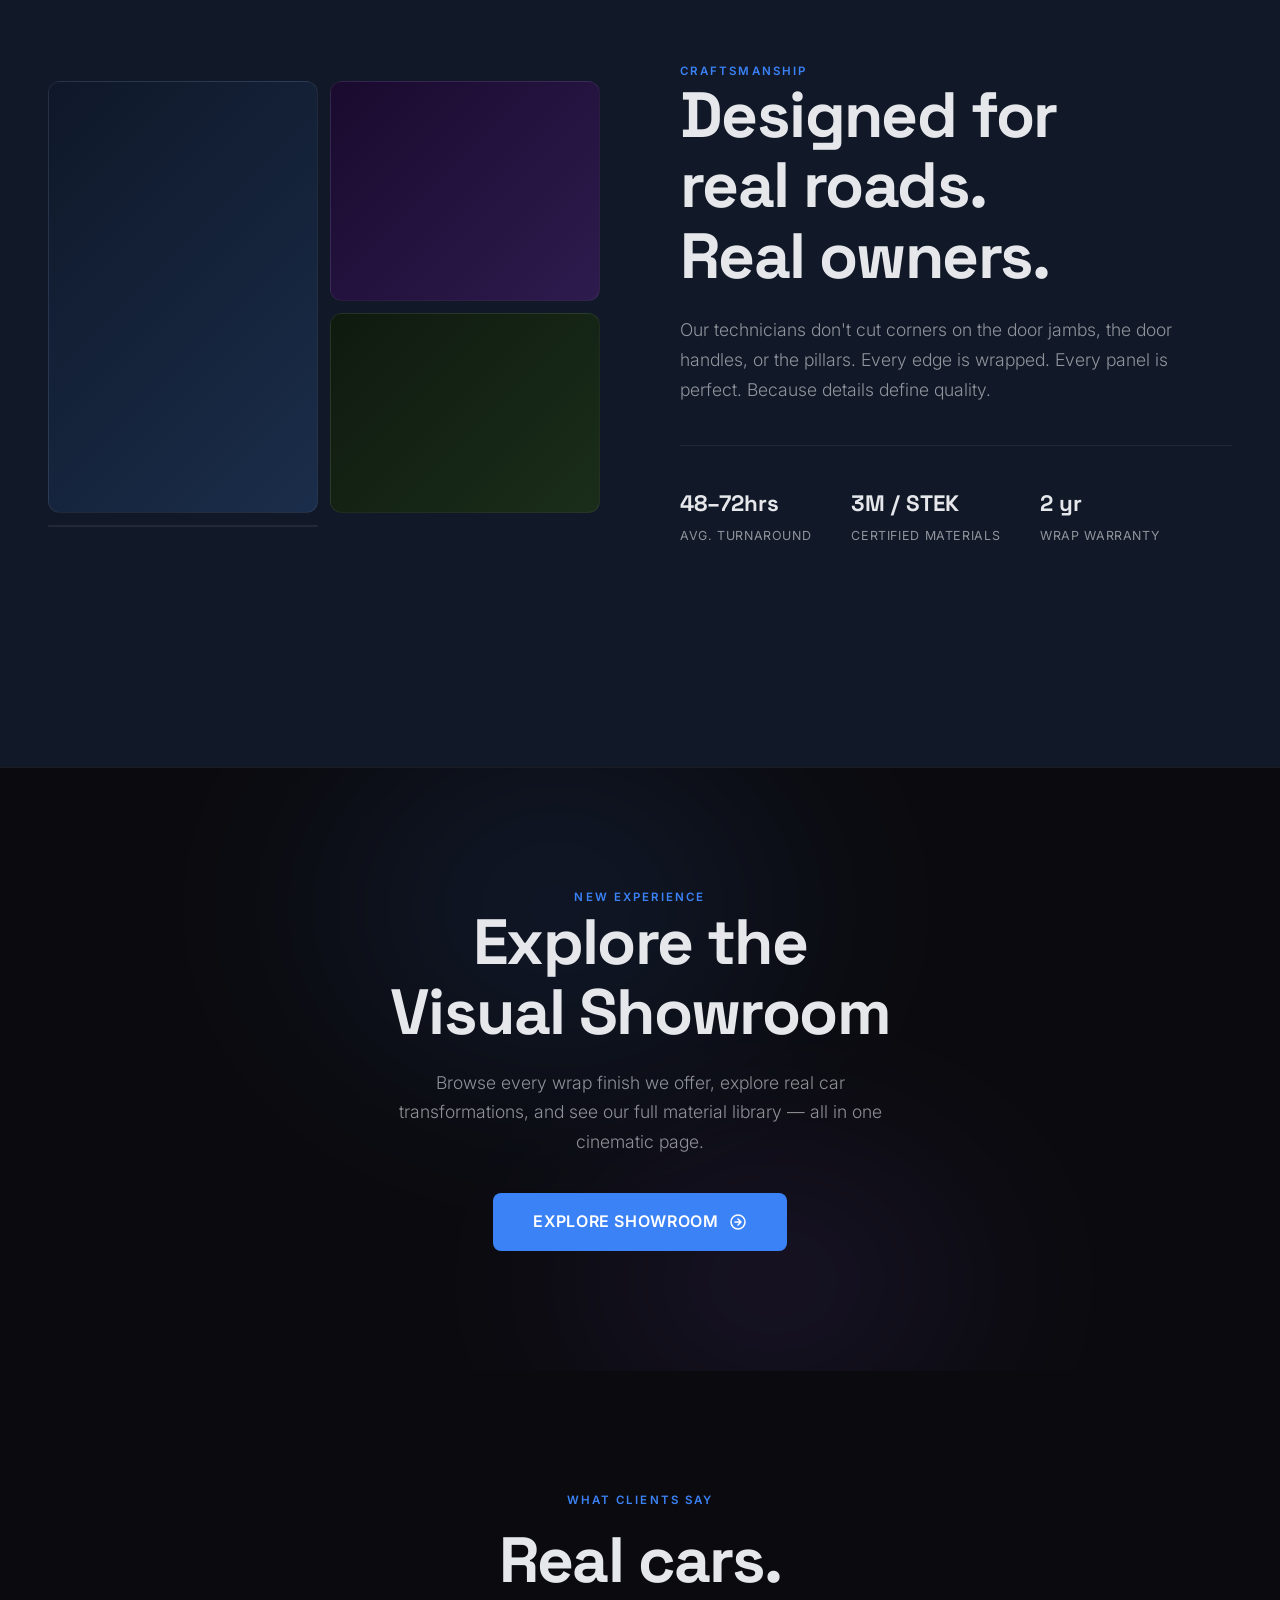
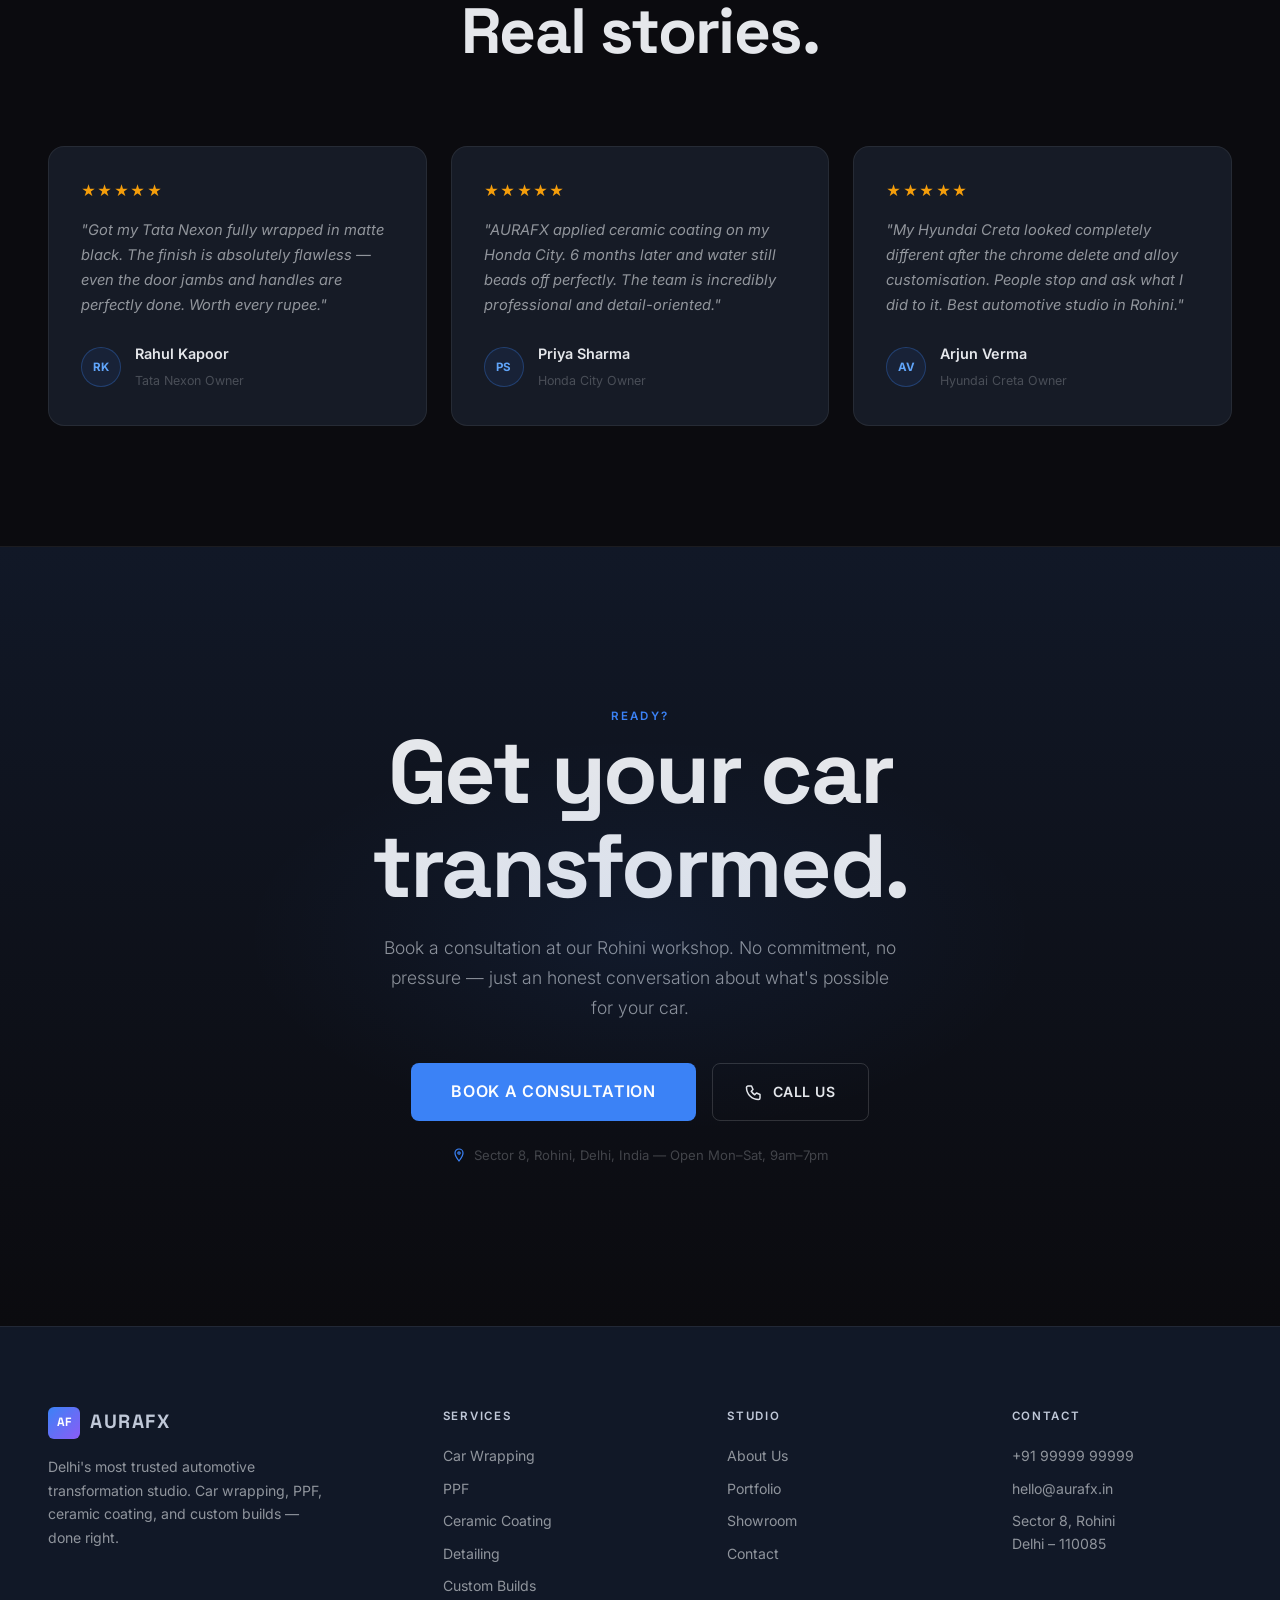
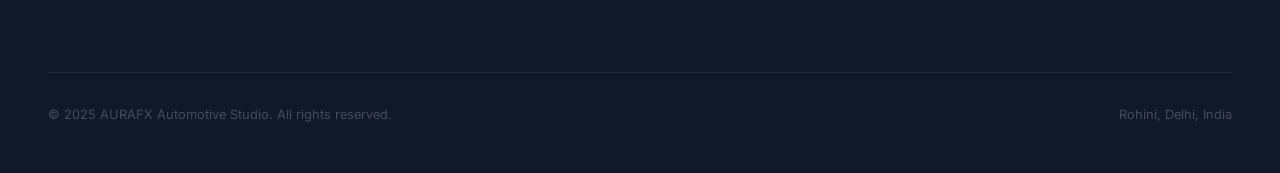
==== commit 9e220ef3: "feat: replace 3D Three.js showroom with premium 2D visual showroom - showroom.html: full rebuild — n" ====
--- a/index.html
+++ b/index.html
@@ -76,7 +76,7 @@
         <svg width="16" height="16" viewBox="0 0 16 16" fill="none"><path d="M3 8h10M9 4l4 4-4 4" stroke="currentColor" stroke-width="1.5" stroke-linecap="round" stroke-linejoin="round"/></svg>
       </a>
       <a href="showroom.html" class="btn btn-outline">
-        Enter Showroom
+        View Showroom
         <svg width="16" height="16" viewBox="0 0 16 16" fill="none"><path d="M8 2a6 6 0 1 0 0 12A6 6 0 0 0 8 2Z" stroke="currentColor" stroke-width="1.5"/><path d="M8 6v4M6 8h4" stroke="currentColor" stroke-width="1.5" stroke-linecap="round"/></svg>
       </a>
     </div>
@@ -336,14 +336,13 @@
     </div>
     <div class="st-content reveal">
       <p class="label">New Experience</p>
-      <h2 class="display-lg">Explore the<br/>3D Showroom</h2>
+      <h2 class="display-lg">Explore the<br/>Visual Showroom</h2>
       <p class="body-lg" style="margin-top:20px;max-width:500px;margin-left:auto;margin-right:auto;">
-        Step into our immersive digital showroom. Rotate around a car,
-        switch between wrap finishes, and explore our services in a
-        Vision Pro–style spatial environment.
+        Browse every wrap finish we offer, explore real car transformations,
+        and see our full material library — all in one cinematic page.
       </p>
       <a href="showroom.html" class="btn btn-primary" style="margin-top:36px;font-size:1rem;padding:16px 40px;">
-        Enter Showroom
+        Explore Showroom
         <svg width="18" height="18" viewBox="0 0 18 18" fill="none"><path d="M9 2a7 7 0 1 0 0 14A7 7 0 0 0 9 2Z" stroke="currentColor" stroke-width="1.5"/><path d="M6 9h6M9 6l3 3-3 3" stroke="currentColor" stroke-width="1.5" stroke-linecap="round" stroke-linejoin="round"/></svg>
       </a>
     </div>
@@ -441,7 +440,7 @@
       <h4>Studio</h4>
       <a href="about.html">About Us</a>
       <a href="portfolio.html">Portfolio</a>
-      <a href="showroom.html">3D Showroom</a>
+      <a href="showroom.html">Showroom</a>
       <a href="contact.html">Contact</a>
     </div>
     <div class="footer-col">
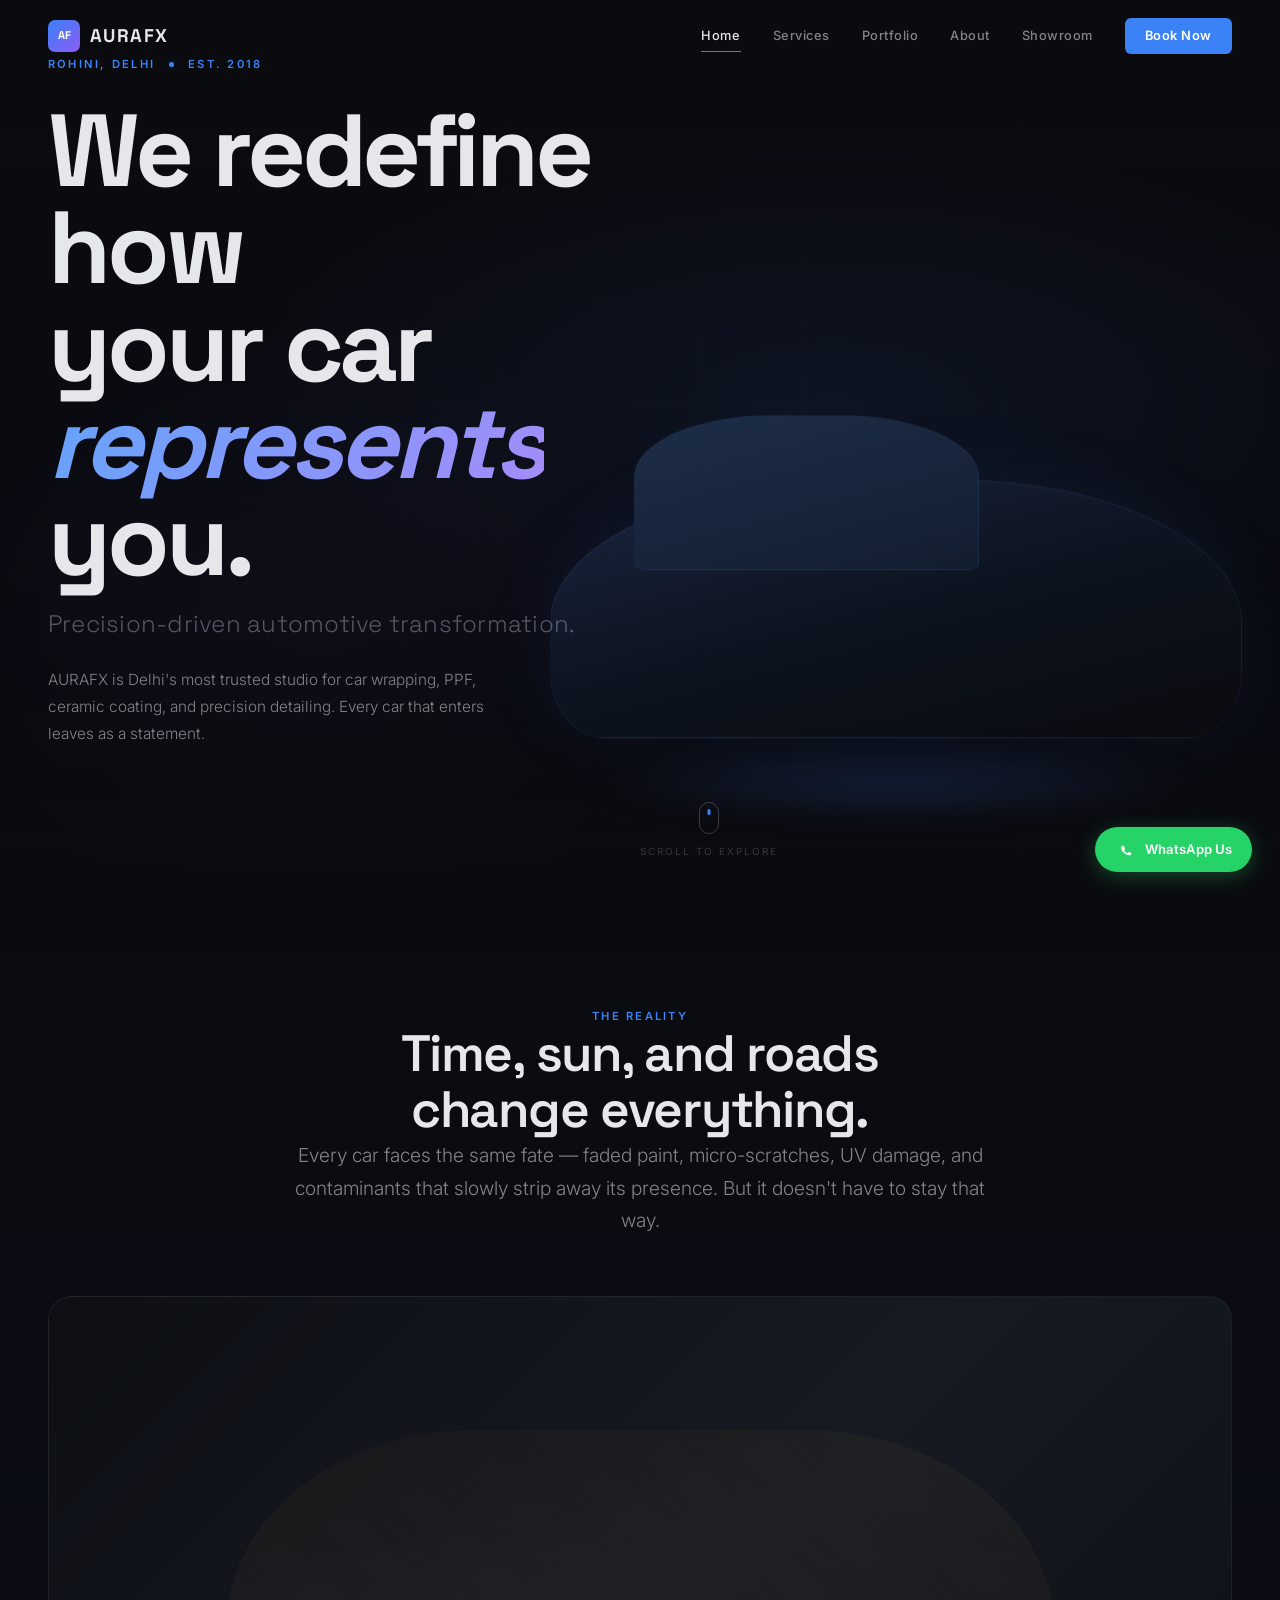
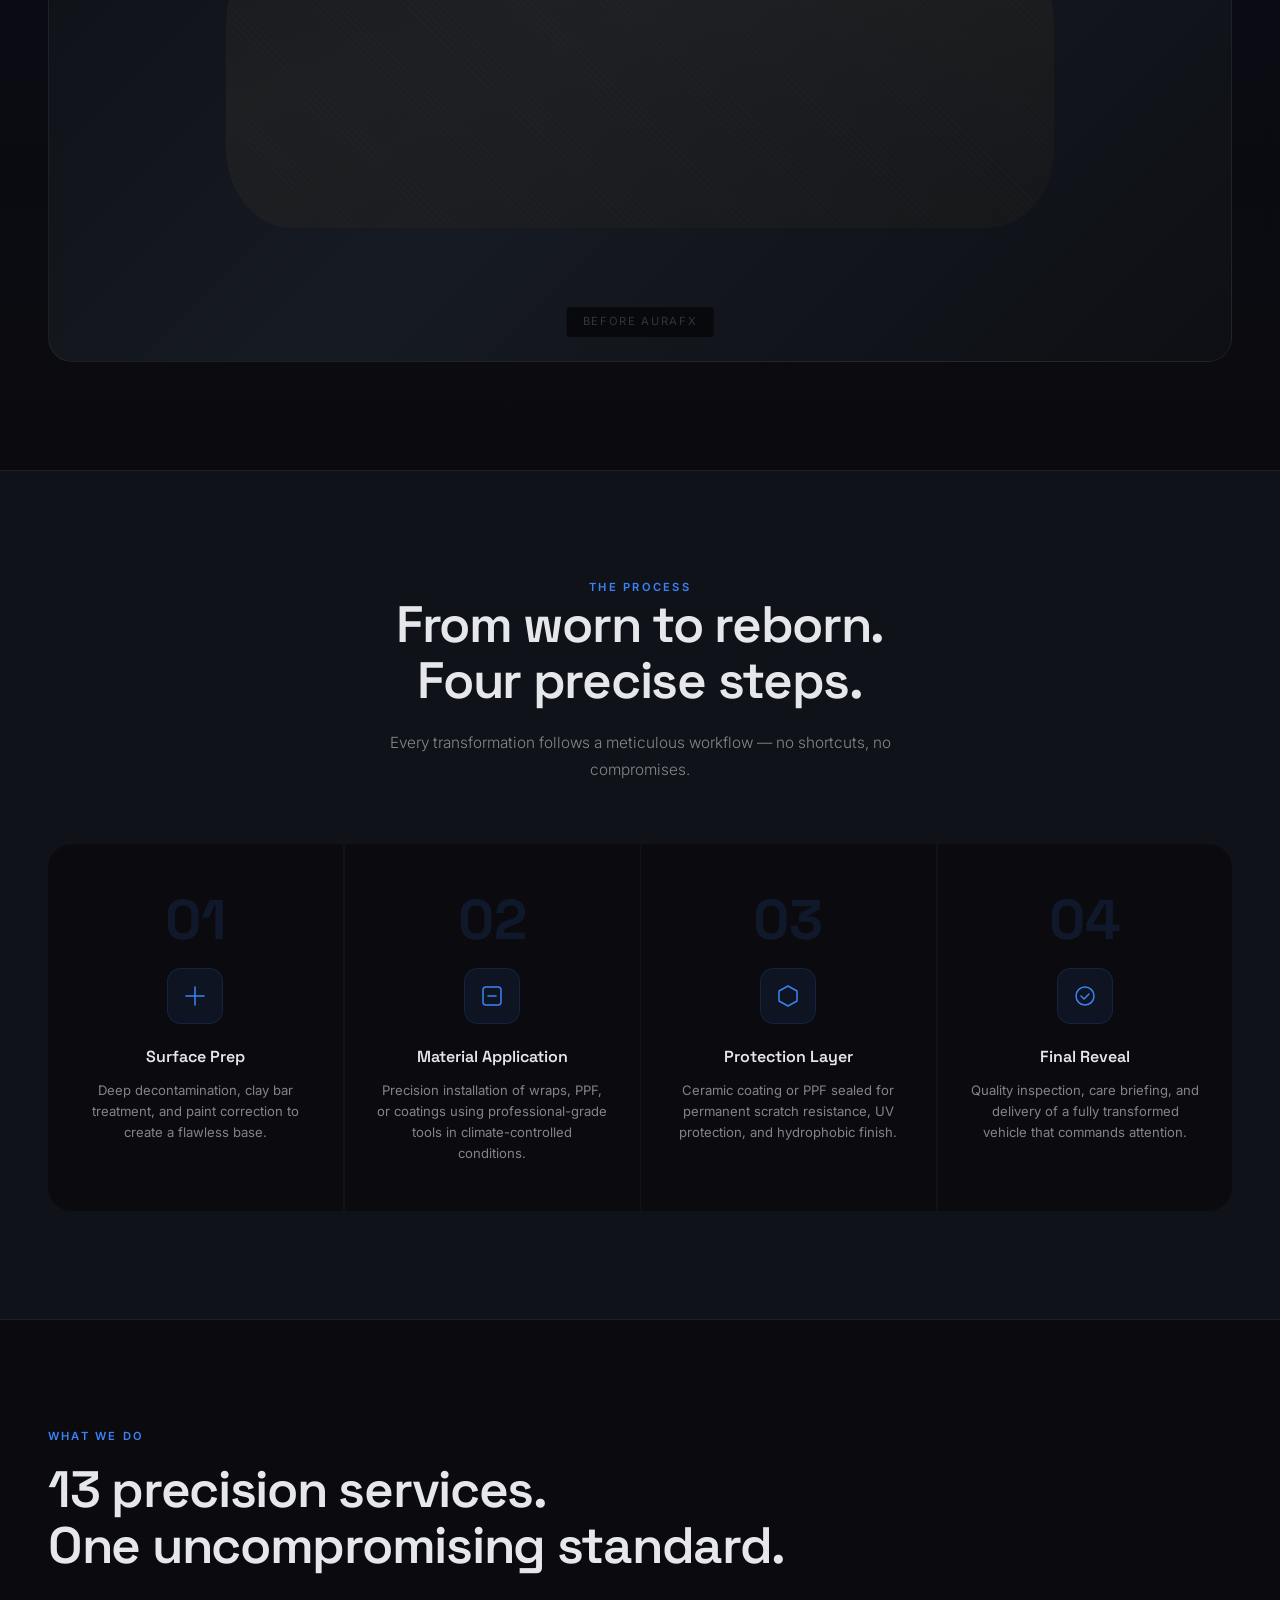
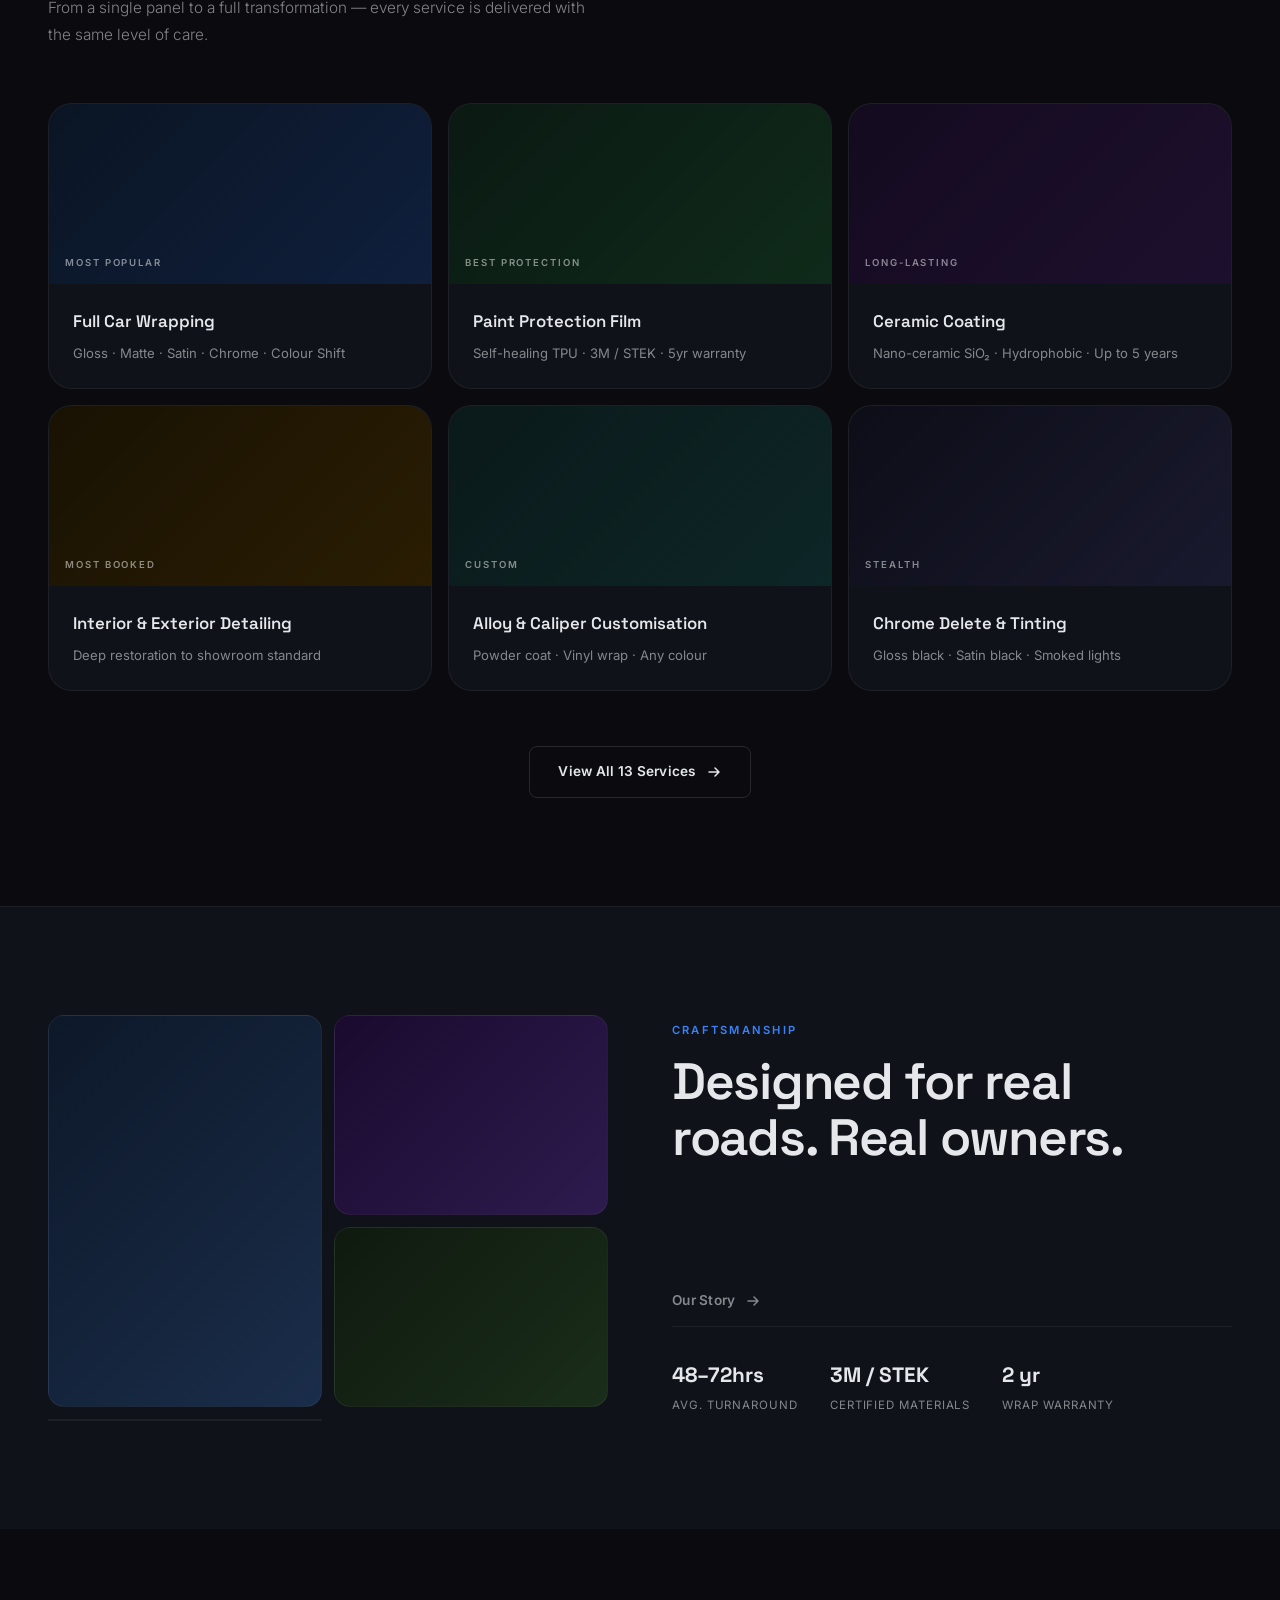
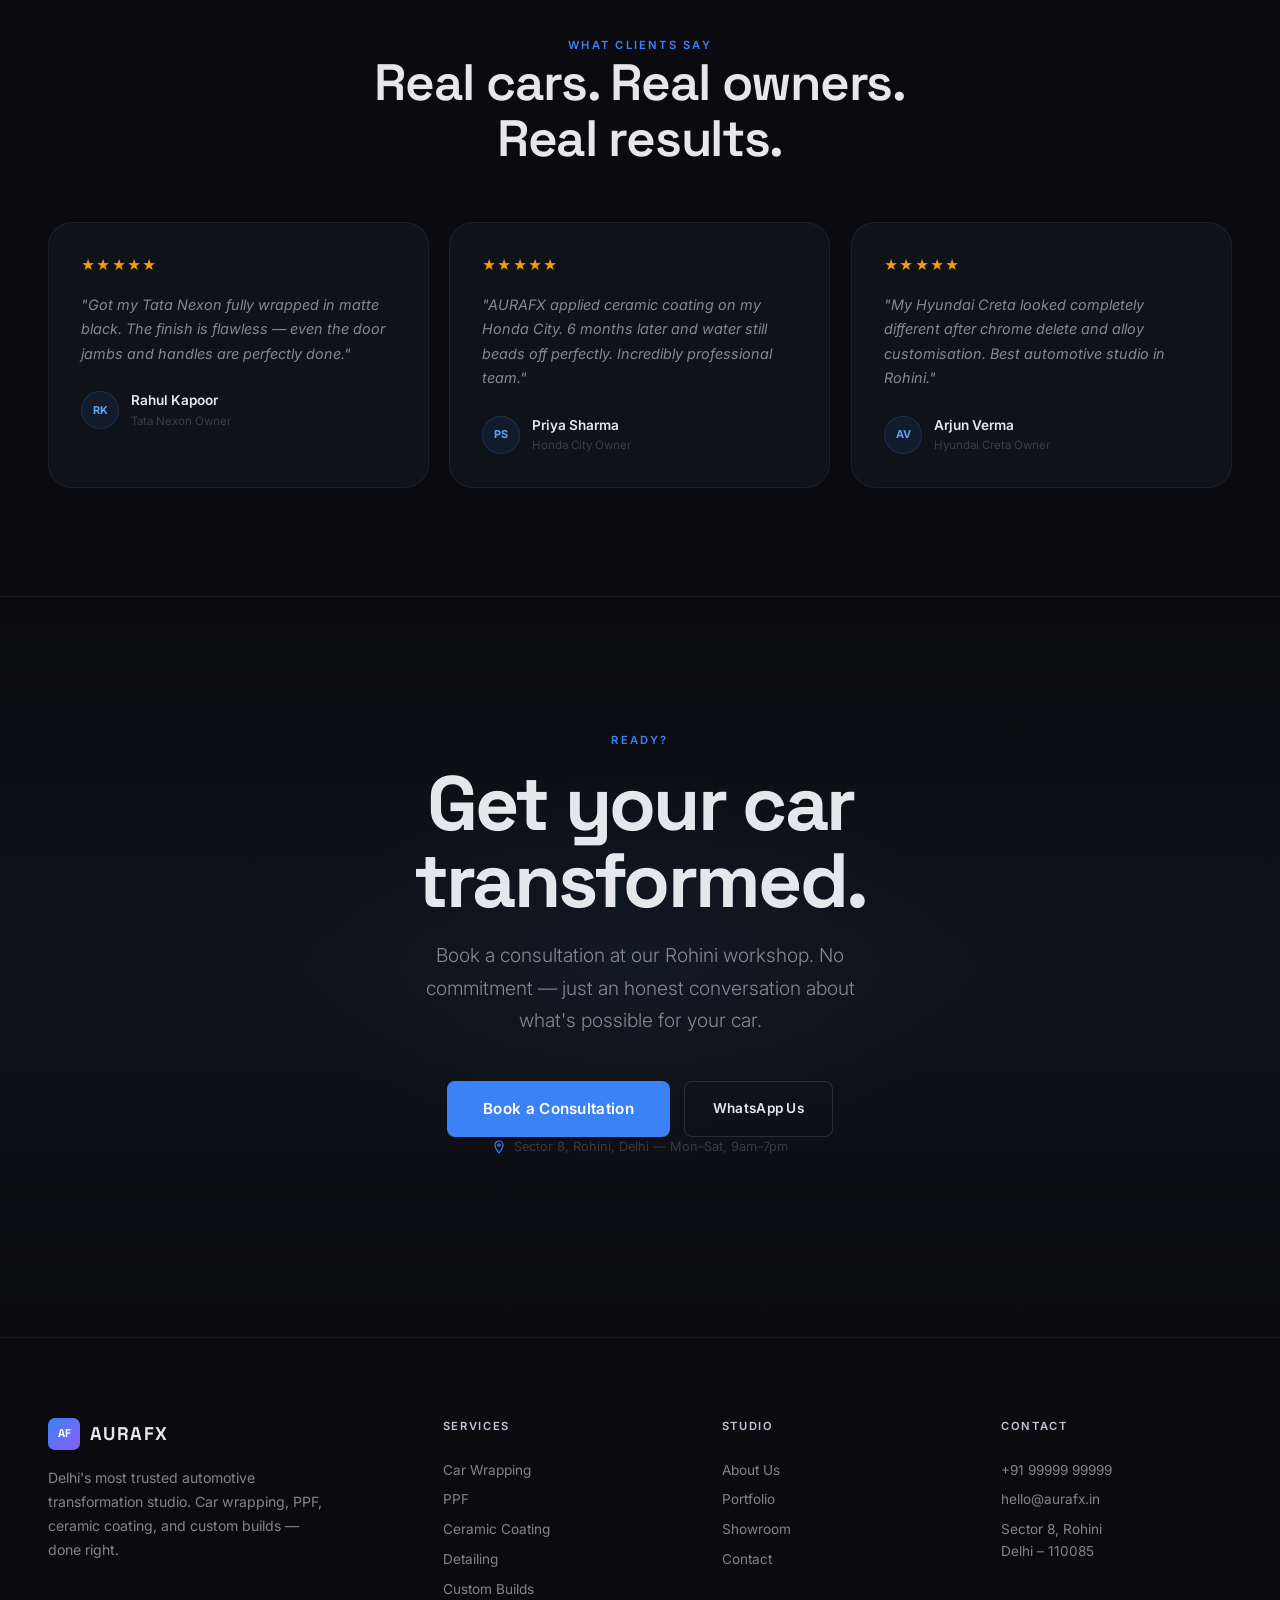
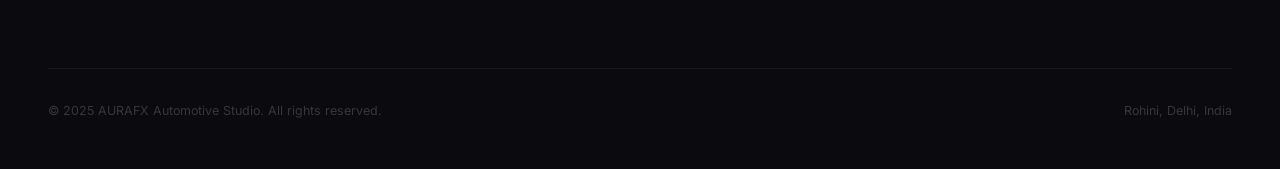
==== commit 4b40e217: "feat: complete cinematic rebuild — premium Apple-level website experience COMPLETE REBUILD of all pa" ====
--- a/index.html
+++ b/index.html
@@ -4,13 +4,13 @@
 <meta charset="UTF-8"/>
 <meta name="viewport" content="width=device-width, initial-scale=1.0"/>
 <title>AURAFX Automotive Studio — Precision. Protection. Personality.</title>
-<meta name="description" content="Delhi's premier car wrapping, PPF, ceramic coating and detailing studio in Rohini. We don't just modify cars. We refine how they represent you."/>
+<meta name="description" content="Delhi's premier car wrapping, PPF, ceramic coating and detailing studio in Rohini. We redefine how your car looks, feels, and performs."/>
 <link rel="stylesheet" href="style.css"/>
 <link rel="stylesheet" href="index.css"/>
 </head>
 <body>
 
-<!-- NAV -->
+<!-- ═══ NAVIGATION ═══ -->
 <nav class="nav" id="mainNav">
   <a href="index.html" class="nav-logo">
     <div class="nav-logo-mark">AF</div>
@@ -37,429 +37,395 @@
   <a href="contact.html">Book Now</a>
 </div>
 
-<!-- HERO -->
-<section class="hero" id="hero">
-  <div class="hero-bg">
-    <div class="hero-gradient"></div>
-    <div class="hero-grid-lines"></div>
-    <div class="hero-particles" id="heroParticles"></div>
-  </div>
-  <div class="hero-stage">
-    <div class="hero-car-visual">
-      <div class="car-silhouette">
-        <div class="car-body"></div>
-        <div class="car-glow-floor"></div>
-        <div class="car-spotlight"></div>
-      </div>
-    </div>
-  </div>
-  <div class="hero-content">
+<!-- ═══ SCENE 1 — IMMERSION ═══ -->
+<section class="scene-immersion">
+  <div class="scene-immersion__bg">
+    <div class="scene-immersion__gradient"></div>
+    <div class="scene-immersion__grid"></div>
+    <div class="scene-immersion__fog"></div>
+  </div>
+
+  <div class="scene-immersion__stage parallax-slow">
+    <div class="car-reveal">
+      <div class="car-reveal__spotlight"></div>
+      <div class="car-reveal__body"></div>
+      <div class="car-reveal__glow"></div>
+    </div>
+  </div>
+
+  <div class="scene-immersion__content">
     <div class="hero-eyebrow reveal">
       <span class="label">Rohini, Delhi</span>
-      <span class="hero-dot"></span>
+      <span class="hero-eyebrow__dot"></span>
       <span class="label">Est. 2018</span>
     </div>
-    <h1 class="display-xl hero-headline reveal reveal-delay-1">
-      We don't just<br/>
-      <em class="hero-em">modify</em> cars.
+
+    <h1 class="display-hero hero-headline reveal reveal-d1">
+      We redefine how<br/>your car <em>represents</em> you.
     </h1>
-    <p class="hero-sub reveal reveal-delay-2">
-      We refine how they represent you.
+
+    <p class="hero-subline reveal reveal-d2">
+      Precision-driven automotive transformation.
     </p>
-    <p class="body-lg hero-desc reveal reveal-delay-3">
-      AURAFX is Delhi's most trusted automotive transformation studio —<br class="desk-only"/>
-      specialising in wraps, PPF, ceramic coating, and precision detailing.
+
+    <p class="body-lg hero-desc reveal reveal-d3">
+      AURAFX is Delhi's most trusted studio for car wrapping, PPF, ceramic coating, and precision detailing. Every car that enters leaves as a statement.
     </p>
-    <div class="hero-actions reveal reveal-delay-4">
+
+    <div class="hero-actions reveal reveal-d4">
       <a href="services.html" class="btn btn-primary">
         Explore Services
         <svg width="16" height="16" viewBox="0 0 16 16" fill="none"><path d="M3 8h10M9 4l4 4-4 4" stroke="currentColor" stroke-width="1.5" stroke-linecap="round" stroke-linejoin="round"/></svg>
       </a>
-      <a href="showroom.html" class="btn btn-outline">
-        View Showroom
-        <svg width="16" height="16" viewBox="0 0 16 16" fill="none"><path d="M8 2a6 6 0 1 0 0 12A6 6 0 0 0 8 2Z" stroke="currentColor" stroke-width="1.5"/><path d="M8 6v4M6 8h4" stroke="currentColor" stroke-width="1.5" stroke-linecap="round"/></svg>
-      </a>
-    </div>
-  </div>
-  <div class="hero-scroll-hint reveal reveal-delay-5">
-    <div class="scroll-wheel">
-      <div class="scroll-dot"></div>
-    </div>
-    <span>Scroll to explore</span>
-  </div>
+      <a href="contact.html" class="btn btn-outline">Book Consultation</a>
+    </div>
+  </div>
+
+  <!-- Scroll indicator -->
+  <div class="scroll-indicator reveal reveal-d5">
+    <div class="scroll-indicator__mouse">
+      <div class="scroll-indicator__dot"></div>
+    </div>
+    <span class="scroll-indicator__text">Scroll to explore</span>
+  </div>
+
+  <!-- Stats -->
   <div class="hero-stats">
-    <div class="hero-stat reveal reveal-delay-1">
-      <strong>800+</strong>
-      <span>Cars Transformed</span>
-    </div>
-    <div class="hero-stat reveal reveal-delay-2">
-      <strong>6+</strong>
-      <span>Years of Precision</span>
-    </div>
-    <div class="hero-stat reveal reveal-delay-3">
-      <strong>13</strong>
-      <span>Core Services</span>
-    </div>
-    <div class="hero-stat reveal reveal-delay-4">
-      <strong>4.9★</strong>
-      <span>Google Rating</span>
-    </div>
-  </div>
-</section>
-
-
-<!-- IDENTITY STATEMENT -->
-<section class="identity-section">
-  <div class="identity-inner">
-    <div class="identity-line glow-line"></div>
-    <div class="identity-text reveal">
-      <p class="label">Our Philosophy</p>
-      <h2 class="display-lg identity-h2">
-        Precision-driven<br/>automotive transformation.
-      </h2>
-      <p class="body-lg identity-p">
-        Every car that enters AURAFX leaves as a statement. We combine technical mastery
-        with an eye for detail that turns ordinary vehicles into expressions of identity.
-        No shortcuts. No compromise.
+    <div class="hero-stat reveal reveal-d2">
+      <div class="hero-stat__number" data-count="800">0</div>
+      <div class="hero-stat__label">Cars Done</div>
+    </div>
+    <div class="hero-stat reveal reveal-d3">
+      <div class="hero-stat__number" data-count="6">0</div>
+      <div class="hero-stat__label">Years</div>
+    </div>
+    <div class="hero-stat reveal reveal-d4">
+      <div class="hero-stat__number" data-count="13">0</div>
+      <div class="hero-stat__label">Services</div>
+    </div>
+  </div>
+</section>
+
+<!-- ═══ SCENE 2 — PROBLEM STATE ═══ -->
+<section class="scene-problem section">
+  <div class="scene-problem__bg"></div>
+  <div class="container">
+    <div class="scene-problem__content">
+      <p class="label reveal">The Reality</p>
+      <h2 class="display-lg reveal reveal-d1">Time, sun, and roads<br/>change everything.</h2>
+      <p class="body-xl reveal reveal-d2">Every car faces the same fate — faded paint, micro-scratches, UV damage, and contaminants that slowly strip away its presence. But it doesn't have to stay that way.</p>
+    </div>
+
+    <div class="scene-problem__visual reveal-scale reveal-d3">
+      <div class="scene-problem__car-worn"></div>
+      <span class="scene-problem__overlay-text">Before AURAFX</span>
+    </div>
+  </div>
+</section>
+
+<!-- ═══ SCENE 3 — TRANSFORMATION PROCESS ═══ -->
+<section class="scene-transform section">
+  <div class="container">
+    <div class="section-header center">
+      <p class="label reveal">The Process</p>
+      <h2 class="display-lg reveal reveal-d1">From worn to reborn.<br/>Four precise steps.</h2>
+      <p class="body-lg reveal reveal-d2">Every transformation follows a meticulous workflow — no shortcuts, no compromises.</p>
+    </div>
+
+    <div class="transform-steps">
+      <div class="transform-step reveal reveal-d1">
+        <div class="transform-step__number">01</div>
+        <div class="transform-step__icon">
+          <svg width="24" height="24" viewBox="0 0 24 24" fill="none"><path d="M12 3v18M3 12h18" stroke="#3B82F6" stroke-width="1.5" stroke-linecap="round"/></svg>
+        </div>
+        <h3 class="transform-step__title">Surface Prep</h3>
+        <p class="transform-step__desc">Deep decontamination, clay bar treatment, and paint correction to create a flawless base.</p>
+      </div>
+
+      <div class="transform-step reveal reveal-d2">
+        <div class="transform-step__number">02</div>
+        <div class="transform-step__icon">
+          <svg width="24" height="24" viewBox="0 0 24 24" fill="none"><rect x="3" y="3" width="18" height="18" rx="3" stroke="#3B82F6" stroke-width="1.5"/><path d="M8 12h8" stroke="#3B82F6" stroke-width="1.5" stroke-linecap="round"/></svg>
+        </div>
+        <h3 class="transform-step__title">Material Application</h3>
+        <p class="transform-step__desc">Precision installation of wraps, PPF, or coatings using professional-grade tools in climate-controlled conditions.</p>
+      </div>
+
+      <div class="transform-step reveal reveal-d3">
+        <div class="transform-step__number">03</div>
+        <div class="transform-step__icon">
+          <svg width="24" height="24" viewBox="0 0 24 24" fill="none"><path d="M12 2L3 7v10l9 5 9-5V7l-9-5Z" stroke="#3B82F6" stroke-width="1.5" stroke-linejoin="round"/></svg>
+        </div>
+        <h3 class="transform-step__title">Protection Layer</h3>
+        <p class="transform-step__desc">Ceramic coating or PPF sealed for permanent scratch resistance, UV protection, and hydrophobic finish.</p>
+      </div>
+
+      <div class="transform-step reveal reveal-d4">
+        <div class="transform-step__number">04</div>
+        <div class="transform-step__icon">
+          <svg width="24" height="24" viewBox="0 0 24 24" fill="none"><circle cx="12" cy="12" r="9" stroke="#3B82F6" stroke-width="1.5"/><path d="M8 12l3 3 5-5" stroke="#3B82F6" stroke-width="1.5" stroke-linecap="round" stroke-linejoin="round"/></svg>
+        </div>
+        <h3 class="transform-step__title">Final Reveal</h3>
+        <p class="transform-step__desc">Quality inspection, care briefing, and delivery of a fully transformed vehicle that commands attention.</p>
+      </div>
+    </div>
+  </div>
+</section>
+
+<!-- ═══ SCENE 4 — SERVICES PREVIEW ═══ -->
+<section class="scene-services section">
+  <div class="container">
+    <div class="section-header">
+      <p class="label reveal">What We Do</p>
+      <h2 class="display-lg reveal reveal-d1">13 precision services.<br/>One uncompromising standard.</h2>
+      <p class="body-lg reveal reveal-d2">From a single panel to a full transformation — every service is delivered with the same level of care.</p>
+    </div>
+
+    <div class="services-grid">
+      <a href="services.html" class="service-preview-card reveal reveal-d1">
+        <div class="service-preview-card__visual">
+          <div class="service-preview-card__gradient" style="background:linear-gradient(135deg,#0a1525,#0f2040);"></div>
+          <span class="service-preview-card__label">Most Popular</span>
+        </div>
+        <div class="service-preview-card__body">
+          <h3 class="service-preview-card__title">Full Car Wrapping</h3>
+          <p class="service-preview-card__text">Gloss · Matte · Satin · Chrome · Colour Shift</p>
+        </div>
+        <div class="service-preview-card__arrow">
+          <svg width="14" height="14" viewBox="0 0 14 14" fill="none"><path d="M3 7h8M8 4l3 3-3 3" stroke="#fff" stroke-width="1.5" stroke-linecap="round"/></svg>
+        </div>
+      </a>
+
+      <a href="services.html" class="service-preview-card reveal reveal-d2">
+        <div class="service-preview-card__visual">
+          <div class="service-preview-card__gradient" style="background:linear-gradient(135deg,#0a1a12,#0f2d1a);"></div>
+          <span class="service-preview-card__label">Best Protection</span>
+        </div>
+        <div class="service-preview-card__body">
+          <h3 class="service-preview-card__title">Paint Protection Film</h3>
+          <p class="service-preview-card__text">Self-healing TPU · 3M / STEK · 5yr warranty</p>
+        </div>
+        <div class="service-preview-card__arrow">
+          <svg width="14" height="14" viewBox="0 0 14 14" fill="none"><path d="M3 7h8M8 4l3 3-3 3" stroke="#fff" stroke-width="1.5" stroke-linecap="round"/></svg>
+        </div>
+      </a>
+
+      <a href="services.html" class="service-preview-card reveal reveal-d3">
+        <div class="service-preview-card__visual">
+          <div class="service-preview-card__gradient" style="background:linear-gradient(135deg,#150a20,#1e0f30);"></div>
+          <span class="service-preview-card__label">Long-lasting</span>
+        </div>
+        <div class="service-preview-card__body">
+          <h3 class="service-preview-card__title">Ceramic Coating</h3>
+          <p class="service-preview-card__text">Nano-ceramic SiO₂ · Hydrophobic · Up to 5 years</p>
+        </div>
+        <div class="service-preview-card__arrow">
+          <svg width="14" height="14" viewBox="0 0 14 14" fill="none"><path d="M3 7h8M8 4l3 3-3 3" stroke="#fff" stroke-width="1.5" stroke-linecap="round"/></svg>
+        </div>
+      </a>
+
+      <a href="services.html" class="service-preview-card reveal reveal-d1">
+        <div class="service-preview-card__visual">
+          <div class="service-preview-card__gradient" style="background:linear-gradient(135deg,#1a1200,#2d1e00);"></div>
+          <span class="service-preview-card__label">Most Booked</span>
+        </div>
+        <div class="service-preview-card__body">
+          <h3 class="service-preview-card__title">Interior & Exterior Detailing</h3>
+          <p class="service-preview-card__text">Deep restoration to showroom standard</p>
+        </div>
+        <div class="service-preview-card__arrow">
+          <svg width="14" height="14" viewBox="0 0 14 14" fill="none"><path d="M3 7h8M8 4l3 3-3 3" stroke="#fff" stroke-width="1.5" stroke-linecap="round"/></svg>
+        </div>
+      </a>
+
+      <a href="services.html" class="service-preview-card reveal reveal-d2">
+        <div class="service-preview-card__visual">
+          <div class="service-preview-card__gradient" style="background:linear-gradient(135deg,#0a1a1a,#0d2828);"></div>
+          <span class="service-preview-card__label">Custom</span>
+        </div>
+        <div class="service-preview-card__body">
+          <h3 class="service-preview-card__title">Alloy & Caliper Customisation</h3>
+          <p class="service-preview-card__text">Powder coat · Vinyl wrap · Any colour</p>
+        </div>
+        <div class="service-preview-card__arrow">
+          <svg width="14" height="14" viewBox="0 0 14 14" fill="none"><path d="M3 7h8M8 4l3 3-3 3" stroke="#fff" stroke-width="1.5" stroke-linecap="round"/></svg>
+        </div>
+      </a>
+
+      <a href="services.html" class="service-preview-card reveal reveal-d3">
+        <div class="service-preview-card__visual">
+          <div class="service-preview-card__gradient" style="background:linear-gradient(135deg,#0d0d18,#1a1a30);"></div>
+          <span class="service-preview-card__label">Stealth</span>
+        </div>
+        <div class="service-preview-card__body">
+          <h3 class="service-preview-card__title">Chrome Delete & Tinting</h3>
+          <p class="service-preview-card__text">Gloss black · Satin black · Smoked lights</p>
+        </div>
+        <div class="service-preview-card__arrow">
+          <svg width="14" height="14" viewBox="0 0 14 14" fill="none"><path d="M3 7h8M8 4l3 3-3 3" stroke="#fff" stroke-width="1.5" stroke-linecap="round"/></svg>
+        </div>
+      </a>
+    </div>
+
+    <div style="text-align:center;margin-top:56px;" class="reveal reveal-d4">
+      <a href="services.html" class="btn btn-outline">
+        View All 13 Services
+        <svg width="16" height="16" viewBox="0 0 16 16" fill="none"><path d="M3 8h10M9 4l4 4-4 4" stroke="currentColor" stroke-width="1.5" stroke-linecap="round" stroke-linejoin="round"/></svg>
+      </a>
+    </div>
+  </div>
+</section>
+
+<!-- ═══ SCENE 5 — CRAFT & DETAIL ═══ -->
+<section class="scene-craft section">
+  <div class="container">
+    <div class="craft-grid">
+      <div class="craft-visual">
+        <div class="craft-tile craft-tile--tall craft-tile-1 reveal reveal-d1"></div>
+        <div class="craft-tile craft-tile-2 reveal reveal-d2"></div>
+        <div class="craft-tile craft-tile-3 reveal reveal-d3"></div>
+        <div class="craft-tile craft-tile-4 reveal reveal-d4"></div>
+      </div>
+      <div class="craft-text">
+        <p class="label reveal">Craftsmanship</p>
+        <h2 class="display-lg reveal reveal-d1">Designed for real<br/>roads. Real owners.</h2>
+        <p class="body-lg reveal reveal-d2">Our technicians don't cut corners — on door jambs, handles, or pillars. Every edge is wrapped. Every panel is perfect. Because details define quality.</p>
+        <a href="about.html" class="btn btn-ghost reveal reveal-d3">
+          Our Story
+          <svg width="16" height="16" viewBox="0 0 16 16" fill="none"><path d="M3 8h10M9 4l4 4-4 4" stroke="currentColor" stroke-width="1.5" stroke-linecap="round" stroke-linejoin="round"/></svg>
+        </a>
+        <div class="craft-stats reveal reveal-d4">
+          <div>
+            <div class="craft-stat__value">48–72hrs</div>
+            <div class="craft-stat__label">Avg. Turnaround</div>
+          </div>
+          <div>
+            <div class="craft-stat__value">3M / STEK</div>
+            <div class="craft-stat__label">Certified Materials</div>
+          </div>
+          <div>
+            <div class="craft-stat__value">2 yr</div>
+            <div class="craft-stat__label">Wrap Warranty</div>
+          </div>
+        </div>
+      </div>
+    </div>
+  </div>
+</section>
+
+<!-- ═══ SCENE 6 — TESTIMONIALS ═══ -->
+<section class="scene-testimonials section">
+  <div class="container">
+    <div class="section-header center">
+      <p class="label reveal">What Clients Say</p>
+      <h2 class="display-lg reveal reveal-d1">Real cars. Real owners.<br/>Real results.</h2>
+    </div>
+
+    <div class="testimonials-grid">
+      <div class="testimonial-card reveal reveal-d1">
+        <div class="testimonial-card__stars">★★★★★</div>
+        <p class="testimonial-card__text">"Got my Tata Nexon fully wrapped in matte black. The finish is flawless — even the door jambs and handles are perfectly done."</p>
+        <div class="testimonial-card__author">
+          <div class="testimonial-card__avatar">RK</div>
+          <div>
+            <div class="testimonial-card__name">Rahul Kapoor</div>
+            <div class="testimonial-card__car">Tata Nexon Owner</div>
+          </div>
+        </div>
+      </div>
+
+      <div class="testimonial-card reveal reveal-d2">
+        <div class="testimonial-card__stars">★★★★★</div>
+        <p class="testimonial-card__text">"AURAFX applied ceramic coating on my Honda City. 6 months later and water still beads off perfectly. Incredibly professional team."</p>
+        <div class="testimonial-card__author">
+          <div class="testimonial-card__avatar">PS</div>
+          <div>
+            <div class="testimonial-card__name">Priya Sharma</div>
+            <div class="testimonial-card__car">Honda City Owner</div>
+          </div>
+        </div>
+      </div>
+
+      <div class="testimonial-card reveal reveal-d3">
+        <div class="testimonial-card__stars">★★★★★</div>
+        <p class="testimonial-card__text">"My Hyundai Creta looked completely different after chrome delete and alloy customisation. Best automotive studio in Rohini."</p>
+        <div class="testimonial-card__author">
+          <div class="testimonial-card__avatar">AV</div>
+          <div>
+            <div class="testimonial-card__name">Arjun Verma</div>
+            <div class="testimonial-card__car">Hyundai Creta Owner</div>
+          </div>
+        </div>
+      </div>
+    </div>
+  </div>
+</section>
+
+<!-- ═══ SCENE 7 — FINAL CTA ═══ -->
+<section class="scene-cta">
+  <div class="scene-cta__bg"></div>
+  <div class="scene-cta__glow"></div>
+  <div class="container">
+    <div class="scene-cta__content">
+      <p class="label reveal">Ready?</p>
+      <h2 class="display-xl reveal reveal-d1">Get your car<br/>transformed.</h2>
+      <p class="body-xl reveal reveal-d2">Book a consultation at our Rohini workshop. No commitment — just an honest conversation about what's possible for your car.</p>
+      <div class="cta-buttons reveal reveal-d3">
+        <a href="contact.html" class="btn btn-primary" style="padding:16px 36px;font-size:0.95rem;">Book a Consultation</a>
+        <a href="https://wa.me/919999999999?text=Hi%20AURAFX!%20I'd%20like%20to%20book%20a%20consultation." class="btn btn-outline" target="_blank" rel="noopener">WhatsApp Us</a>
+      </div>
+      <p class="scene-cta__location reveal reveal-d4">
+        <svg width="14" height="14" viewBox="0 0 14 14" fill="none"><path d="M7 1a4 4 0 0 1 4 4c0 3-4 8-4 8S3 8 3 5a4 4 0 0 1 4-4Z" stroke="#3B82F6" stroke-width="1.2"/><circle cx="7" cy="5" r="1.2" stroke="#3B82F6" stroke-width="1.2"/></svg>
+        Sector 8, Rohini, Delhi — Mon–Sat, 9am–7pm
       </p>
     </div>
-    <div class="identity-pillars">
-      <div class="pillar reveal reveal-delay-1">
-        <div class="pillar-icon">
-          <svg width="28" height="28" viewBox="0 0 28 28" fill="none"><circle cx="14" cy="14" r="12" stroke="#3B82F6" stroke-width="1.5"/><path d="M9 14l3.5 3.5 6.5-7" stroke="#3B82F6" stroke-width="1.5" stroke-linecap="round" stroke-linejoin="round"/></svg>
-        </div>
-        <h3>Precision</h3>
-        <p>Millimetre-perfect installations by certified wrap technicians with 6+ years of hands-on experience.</p>
-      </div>
-      <div class="pillar reveal reveal-delay-2">
-        <div class="pillar-icon">
-          <svg width="28" height="28" viewBox="0 0 28 28" fill="none"><path d="M14 4s-8 4-8 10a8 8 0 0 0 16 0c0-6-8-10-8-10Z" stroke="#3B82F6" stroke-width="1.5" stroke-linejoin="round"/></svg>
-        </div>
-        <h3>Protection</h3>
-        <p>Premium PPF and ceramic coatings that shield your investment from scratches, UV, and contaminants.</p>
-      </div>
-      <div class="pillar reveal reveal-delay-3">
-        <div class="pillar-icon">
-          <svg width="28" height="28" viewBox="0 0 28 28" fill="none"><path d="M4 14h20M14 4v20" stroke="#3B82F6" stroke-width="1.5" stroke-linecap="round"/><circle cx="14" cy="14" r="4" stroke="#3B82F6" stroke-width="1.5"/></svg>
-        </div>
-        <h3>Personality</h3>
-        <p>A finish that's distinctly yours — from subtle matte wraps to bold chrome colour shifts.</p>
-      </div>
-    </div>
-  </div>
-</section>
-
-<!-- SERVICES PREVIEW -->
-<section class="services-preview section">
-  <div class="section-header">
-    <p class="label reveal">What We Do</p>
-    <h2 class="display-lg reveal reveal-delay-1">Our Core Services</h2>
-    <p class="body-md reveal reveal-delay-2">From a single panel to a full transformation — every service is delivered with the same uncompromising standard.</p>
-  </div>
-  <div class="services-grid">
-    <div class="svc-card reveal reveal-delay-1" data-href="services.html">
-      <div class="svc-card-img svc-wrap"></div>
-      <div class="svc-card-body">
-        <h3>Car Wrapping</h3>
-        <p>Gloss · Matte · Satin · Chrome · Colour Shift</p>
-        <span class="svc-arrow">→</span>
-      </div>
-    </div>
-    <div class="svc-card reveal reveal-delay-2" data-href="services.html">
-      <div class="svc-card-img svc-ppf"></div>
-      <div class="svc-card-body">
-        <h3>Paint Protection Film</h3>
-        <p>Self-healing TPU film for permanent scratch defence</p>
-        <span class="svc-arrow">→</span>
-      </div>
-    </div>
-    <div class="svc-card reveal reveal-delay-3" data-href="services.html">
-      <div class="svc-card-img svc-ceramic"></div>
-      <div class="svc-card-body">
-        <h3>Ceramic Coating</h3>
-        <p>Nano-ceramic hydrophobic protection up to 5 years</p>
-        <span class="svc-arrow">→</span>
-      </div>
-    </div>
-    <div class="svc-card reveal reveal-delay-4" data-href="services.html">
-      <div class="svc-card-img svc-detail"></div>
-      <div class="svc-card-body">
-        <h3>Detailing</h3>
-        <p>Interior & exterior deep restoration to showroom standard</p>
-        <span class="svc-arrow">→</span>
-      </div>
-    </div>
-    <div class="svc-card reveal reveal-delay-5" data-href="services.html">
-      <div class="svc-card-img svc-custom"></div>
-      <div class="svc-card-body">
-        <h3>Custom Builds</h3>
-        <p>Alloys, calipers, chrome delete, body kits & more</p>
-        <span class="svc-arrow">→</span>
-      </div>
-    </div>
-    <div class="svc-card svc-card--cta reveal reveal-delay-5">
-      <div class="svc-cta-inner">
-        <p class="label">All Services</p>
-        <h3>13 Specialisations</h3>
-        <p>View the complete range of transformations we offer.</p>
-        <a href="services.html" class="btn btn-primary" style="margin-top:24px;">See All Services</a>
-      </div>
-    </div>
-  </div>
-</section>
-
-
-<!-- TRANSFORMATION STRIP -->
-<section class="transform-strip">
-  <div class="transform-inner section">
-    <div class="transform-left reveal">
-      <p class="label">The AURAFX Difference</p>
-      <h2 class="display-lg">From stock<br/>to statement.</h2>
-      <p class="body-lg" style="margin-top:20px;">
-        We've transformed Hyundai Cretas, Honda Citys, Tata Nexons, Toyota Fortuners,
-        and everything in between. Your car doesn't need to be exotic to deserve
-        an extraordinary finish.
-      </p>
-      <a href="portfolio.html" class="btn btn-outline" style="margin-top:36px;">
-        View Portfolio
-        <svg width="16" height="16" viewBox="0 0 16 16" fill="none"><path d="M3 8h10M9 4l4 4-4 4" stroke="currentColor" stroke-width="1.5" stroke-linecap="round" stroke-linejoin="round"/></svg>
-      </a>
-    </div>
-    <div class="transform-right reveal reveal-delay-2">
-      <div class="ba-demo">
-        <div class="ba-side ba-before">
-          <div class="ba-car ba-car-before"></div>
-          <span class="ba-label">Before</span>
-        </div>
-        <div class="ba-divider">
-          <div class="ba-handle">
-            <svg width="20" height="20" viewBox="0 0 20 20" fill="none"><path d="M7 5l-4 5 4 5M13 5l4 5-4 5" stroke="white" stroke-width="1.5" stroke-linecap="round" stroke-linejoin="round"/></svg>
-          </div>
-        </div>
-        <div class="ba-side ba-after">
-          <div class="ba-car ba-car-after"></div>
-          <span class="ba-label">After</span>
-        </div>
-      </div>
-    </div>
-  </div>
-</section>
-
-<!-- PROCESS SECTION -->
-<section class="process-section section-full">
-  <div class="section">
-    <div class="section-header">
-      <p class="label reveal">How We Work</p>
-      <h2 class="display-lg reveal reveal-delay-1">The AURAFX Process</h2>
-      <p class="body-md reveal reveal-delay-2">Four steps from booking to breathtaking.</p>
-    </div>
-    <div class="process-steps">
-      <div class="process-step reveal reveal-delay-1">
-        <div class="step-num">01</div>
-        <div class="step-content">
-          <h3>Consultation</h3>
-          <p>We understand your goals, budget, and vision before recommending the right solution for your specific vehicle.</p>
-        </div>
-      </div>
-      <div class="process-connector"></div>
-      <div class="process-step reveal reveal-delay-2">
-        <div class="step-num">02</div>
-        <div class="step-content">
-          <h3>Preparation</h3>
-          <p>Surface decontamination, paint correction if required, and meticulous cleaning before any material is applied.</p>
-        </div>
-      </div>
-      <div class="process-connector"></div>
-      <div class="process-step reveal reveal-delay-3">
-        <div class="step-num">03</div>
-        <div class="step-content">
-          <h3>Application</h3>
-          <p>Precision installation in our climate-controlled workshop using professional-grade tools and premium materials.</p>
-        </div>
-      </div>
-      <div class="process-connector"></div>
-      <div class="process-step reveal reveal-delay-4">
-        <div class="step-num">04</div>
-        <div class="step-content">
-          <h3>Delivery</h3>
-          <p>Final quality inspection, care instructions briefing, and a fully transformed vehicle delivered to you.</p>
-        </div>
-      </div>
-    </div>
-  </div>
-</section>
-
-<!-- CRAFT SECTION -->
-<section class="craft-section">
-  <div class="craft-inner section">
-    <div class="craft-visual reveal">
-      <div class="craft-grid">
-        <div class="craft-tile craft-tile--lg craft-tile-1"></div>
-        <div class="craft-tile craft-tile-2"></div>
-        <div class="craft-tile craft-tile-3"></div>
-        <div class="craft-tile craft-tile-4"></div>
-      </div>
-    </div>
-    <div class="craft-text reveal reveal-delay-2">
-      <p class="label">Craftsmanship</p>
-      <h2 class="display-lg">Designed for<br/>real roads.<br/>Real owners.</h2>
-      <p class="body-lg" style="margin-top:24px;">
-        Our technicians don't cut corners on the door jambs, the door handles,
-        or the pillars. Every edge is wrapped. Every panel is perfect.
-        Because details define quality.
-      </p>
-      <div class="craft-stats">
-        <div class="cs">
-          <strong>48–72hrs</strong>
-          <span>Avg. turnaround</span>
-        </div>
-        <div class="cs">
-          <strong>3M / STEK</strong>
-          <span>Certified materials</span>
-        </div>
-        <div class="cs">
-          <strong>2 yr</strong>
-          <span>Wrap warranty</span>
-        </div>
-      </div>
-    </div>
-  </div>
-</section>
-
-
-<!-- SHOWROOM TEASER -->
-<section class="showroom-teaser">
-  <div class="showroom-teaser-inner">
-    <div class="st-bg">
-      <div class="st-glow st-glow-1"></div>
-      <div class="st-glow st-glow-2"></div>
-    </div>
-    <div class="st-content reveal">
-      <p class="label">New Experience</p>
-      <h2 class="display-lg">Explore the<br/>Visual Showroom</h2>
-      <p class="body-lg" style="margin-top:20px;max-width:500px;margin-left:auto;margin-right:auto;">
-        Browse every wrap finish we offer, explore real car transformations,
-        and see our full material library — all in one cinematic page.
-      </p>
-      <a href="showroom.html" class="btn btn-primary" style="margin-top:36px;font-size:1rem;padding:16px 40px;">
-        Explore Showroom
-        <svg width="18" height="18" viewBox="0 0 18 18" fill="none"><path d="M9 2a7 7 0 1 0 0 14A7 7 0 0 0 9 2Z" stroke="currentColor" stroke-width="1.5"/><path d="M6 9h6M9 6l3 3-3 3" stroke="currentColor" stroke-width="1.5" stroke-linecap="round" stroke-linejoin="round"/></svg>
-      </a>
-    </div>
-  </div>
-</section>
-
-<!-- TESTIMONIALS -->
-<section class="testimonials-section section">
-  <div class="section-header">
-    <p class="label reveal">What Clients Say</p>
-    <h2 class="display-lg reveal reveal-delay-1">Real cars.<br/>Real stories.</h2>
-  </div>
-  <div class="testi-grid">
-    <div class="testi-card reveal reveal-delay-1">
-      <div class="testi-stars">★★★★★</div>
-      <p class="testi-text">"Got my Tata Nexon fully wrapped in matte black. The finish is absolutely flawless — even the door jambs and handles are perfectly done. Worth every rupee."</p>
-      <div class="testi-author">
-        <div class="testi-avatar">RK</div>
-        <div>
-          <strong>Rahul Kapoor</strong>
-          <span>Tata Nexon Owner</span>
-        </div>
-      </div>
-    </div>
-    <div class="testi-card reveal reveal-delay-2">
-      <div class="testi-stars">★★★★★</div>
-      <p class="testi-text">"AURAFX applied ceramic coating on my Honda City. 6 months later and water still beads off perfectly. The team is incredibly professional and detail-oriented."</p>
-      <div class="testi-author">
-        <div class="testi-avatar">PS</div>
-        <div>
-          <strong>Priya Sharma</strong>
-          <span>Honda City Owner</span>
-        </div>
-      </div>
-    </div>
-    <div class="testi-card reveal reveal-delay-3">
-      <div class="testi-stars">★★★★★</div>
-      <p class="testi-text">"My Hyundai Creta looked completely different after the chrome delete and alloy customisation. People stop and ask what I did to it. Best automotive studio in Rohini."</p>
-      <div class="testi-author">
-        <div class="testi-avatar">AV</div>
-        <div>
-          <strong>Arjun Verma</strong>
-          <span>Hyundai Creta Owner</span>
-        </div>
-      </div>
-    </div>
-  </div>
-</section>
-
-<!-- FINAL CTA -->
-<section class="final-cta">
-  <div class="final-cta-inner reveal">
-    <div class="fcta-glow"></div>
-    <p class="label">Ready?</p>
-    <h2 class="display-xl">Get your car<br/>transformed.</h2>
-    <p class="body-lg" style="margin-top:20px;max-width:520px;margin:20px auto 0;">
-      Book a consultation at our Rohini workshop. No commitment, no pressure —
-      just an honest conversation about what's possible for your car.
-    </p>
-    <div class="fcta-actions">
-      <a href="contact.html" class="btn btn-primary" style="font-size:1rem;padding:16px 40px;">
-        Book a Consultation
-      </a>
-      <a href="tel:+919999999999" class="btn btn-outline">
-        <svg width="18" height="18" viewBox="0 0 18 18" fill="none"><path d="M3.5 3h3l1.5 3.5-1.75 1.75a11 11 0 0 0 3.5 3.5L11.5 10l3.5 1.5V15A1.5 1.5 0 0 1 13.5 16.5C6.9 16.5 1.5 11.1 1.5 4.5A1.5 1.5 0 0 1 3 3Z" stroke="currentColor" stroke-width="1.5" stroke-linejoin="round"/></svg>
-        Call Us
-      </a>
-    </div>
-    <p class="fcta-addr">
-      <svg width="14" height="14" viewBox="0 0 14 14" fill="none"><path d="M7 1a4 4 0 0 1 4 4c0 3-4 8-4 8S3 8 3 5a4 4 0 0 1 4-4Z" stroke="#3B82F6" stroke-width="1.2"/><circle cx="7" cy="5" r="1.2" stroke="#3B82F6" stroke-width="1.2"/></svg>
-      Sector 8, Rohini, Delhi, India — Open Mon–Sat, 9am–7pm
-    </p>
-  </div>
-</section>
-
-<!-- FOOTER -->
+  </div>
+</section>
+
+<!-- ═══ FOOTER ═══ -->
 <footer class="footer">
-  <div class="footer-grid">
-    <div class="footer-brand">
-      <div class="nav-logo" style="margin-bottom:16px;">
-        <div class="nav-logo-mark">AF</div>
-        <span style="color:#C0C8D8;font-family:var(--font-display);font-weight:700;letter-spacing:0.08em;">AURAFX</span>
-      </div>
-      <p>Delhi's most trusted automotive transformation studio. Car wrapping, PPF, ceramic coating, and custom builds — done right.</p>
-    </div>
-    <div class="footer-col">
-      <h4>Services</h4>
-      <a href="services.html">Car Wrapping</a>
-      <a href="services.html">PPF</a>
-      <a href="services.html">Ceramic Coating</a>
-      <a href="services.html">Detailing</a>
-      <a href="services.html">Custom Builds</a>
-    </div>
-    <div class="footer-col">
-      <h4>Studio</h4>
-      <a href="about.html">About Us</a>
-      <a href="portfolio.html">Portfolio</a>
-      <a href="showroom.html">Showroom</a>
-      <a href="contact.html">Contact</a>
-    </div>
-    <div class="footer-col">
-      <h4>Contact</h4>
-      <a href="tel:+919999999999">+91 99999 99999</a>
-      <a href="mailto:hello@aurafx.in">hello@aurafx.in</a>
-      <a href="contact.html">Sector 8, Rohini<br/>Delhi – 110085</a>
-    </div>
-  </div>
-  <div class="footer-bottom">
-    <span>© 2025 AURAFX Automotive Studio. All rights reserved.</span>
-    <span>Rohini, Delhi, India</span>
+  <div class="container">
+    <div class="footer-grid">
+      <div class="footer-brand">
+        <a href="index.html" class="nav-logo" style="margin-bottom:0;">
+          <div class="nav-logo-mark">AF</div>
+          <span>AURAFX</span>
+        </a>
+        <p>Delhi's most trusted automotive transformation studio. Car wrapping, PPF, ceramic coating, and custom builds — done right.</p>
+      </div>
+      <div class="footer-col">
+        <h4>Services</h4>
+        <a href="services.html">Car Wrapping</a>
+        <a href="services.html">PPF</a>
+        <a href="services.html">Ceramic Coating</a>
+        <a href="services.html">Detailing</a>
+        <a href="services.html">Custom Builds</a>
+      </div>
+      <div class="footer-col">
+        <h4>Studio</h4>
+        <a href="about.html">About Us</a>
+        <a href="portfolio.html">Portfolio</a>
+        <a href="showroom.html">Showroom</a>
+        <a href="contact.html">Contact</a>
+      </div>
+      <div class="footer-col">
+        <h4>Contact</h4>
+        <a href="tel:+919999999999">+91 99999 99999</a>
+        <a href="mailto:hello@aurafx.in">hello@aurafx.in</a>
+        <a href="contact.html">Sector 8, Rohini<br/>Delhi – 110085</a>
+      </div>
+    </div>
+    <div class="footer-bottom">
+      <span>© 2025 AURAFX Automotive Studio. All rights reserved.</span>
+      <span>Rohini, Delhi, India</span>
+    </div>
   </div>
 </footer>
 
 <!-- WhatsApp Float -->
-<a href="https://wa.me/919999999999?text=Hi%20AURAFX!%20I%27d%20like%20to%20book%20a%20consultation." class="whatsapp-float" target="_blank" rel="noopener">
-  <svg width="22" height="22" viewBox="0 0 22 22" fill="none"><path d="M11 1C5.477 1 1 5.477 1 11c0 1.89.525 3.66 1.438 5.168L1 21l4.98-1.406A9.953 9.953 0 0 0 11 21c5.523 0 10-4.477 10-10S16.523 1 11 1Z" fill="#25D366"/><path d="M8.09 7.5c.18-.37.54-.5.77-.5.2 0 .37.01.54.01.18 0 .44.07.68.56.27.54.88 2.06.95 2.2.08.15.13.32.03.5-.1.2-.15.32-.3.5-.14.17-.3.38-.43.5-.14.14-.29.28-.12.55.17.26.73 1.18 1.56 1.91.68.6 1.38.88 1.65 1 .27.12.43.1.59-.06.17-.18.7-.81.88-1.07.19-.27.37-.22.62-.13.26.09 1.63.77 1.91.91.27.14.45.21.52.32.07.11.07.63-.15 1.24-.22.61-1.25 1.18-1.72 1.22-.44.04-.86.18-2.87-.62C9.35 15.57 7 12.7 6.82 12.47c-.18-.22-1.32-1.74-1.32-3.32 0-1.58.83-2.35 1.1-2.65.3-.28.64-.28.83-.28l.67.28Z" fill="white"/></svg>
-  <span class="wa-text">WhatsApp Us</span>
+<a href="https://wa.me/919999999999?text=Hi%20AURAFX!%20I'd%20like%20to%20book%20a%20consultation." class="whatsapp-float" target="_blank" rel="noopener">
+  <svg width="20" height="20" viewBox="0 0 20 20" fill="none"><path d="M10 1C5.03 1 1 5.03 1 10c0 1.72.48 3.33 1.31 4.7L1 19l4.43-1.28A9 9 0 0 0 10 19c4.97 0 9-4.03 9-9s-4.03-9-9-9Z" fill="#25D366"/><path d="M7.4 6.5c.16-.33.48-.44.69-.44.18 0 .34.01.49.01.16 0 .4.06.62.51.24.49.8 1.88.87 2.01.07.13.12.28.02.45-.09.18-.13.29-.27.45-.13.16-.27.35-.39.45-.12.13-.26.26-.11.5.15.24.66 1.07 1.42 1.74.62.55 1.26.8 1.5.91.24.11.39.09.54-.06.15-.16.63-.74.8-.97.17-.24.33-.2.56-.12.24.08 1.49.7 1.74.83.25.12.41.19.47.29.06.1.06.57-.13 1.13-.2.55-1.14 1.08-1.57 1.12-.4.03-.78.16-2.62-.57-2.44-.94-4.47-3.43-4.6-3.61-.16-.2-1.2-1.59-1.2-3.02 0-1.44.75-2.14 1-2.41.27-.26.58-.26.76-.26l.59.26Z" fill="white"/></svg>
+  <span>WhatsApp Us</span>
 </a>
 
 <script src="script.js"></script>
--- a/style.css
+++ b/style.css
@@ -1,44 +1,73 @@
 /* ============================================================
-   AURAFX AUTOMOTIVE STUDIO — SHARED DESIGN SYSTEM
+   AURAFX AUTOMOTIVE STUDIO — PREMIUM DESIGN SYSTEM v2.0
+   Cinematic · Apple-level · 60fps Animations
    ============================================================ */
 
 @import url('https://fonts.googleapis.com/css2?family=Inter:wght@300;400;500;600;700;800;900&family=Space+Grotesk:wght@300;400;500;600;700&display=swap');
 
-/* ── CSS VARIABLES ── */
+/* ══════════════════════════════════════════
+   CSS VARIABLES — DESIGN TOKENS
+══════════════════════════════════════════ */
 :root {
-  --black:        #0B0B0F;
-  --graphite:     #111827;
-  --graphite-2:   #1a2030;
-  --graphite-3:   #242d3d;
-  --surface:      #161b26;
-  --border:       rgba(255,255,255,0.07);
-  --border-hover: rgba(255,255,255,0.15);
-  --white:        #E5E7EB;
-  --white-dim:    rgba(229,231,235,0.6);
-  --white-faint:  rgba(229,231,235,0.25);
-  --blue:         #3B82F6;
-  --blue-bright:  #60A5FA;
-  --blue-glow:    rgba(59,130,246,0.3);
-  --blue-glow2:   rgba(59,130,246,0.08);
-  --chrome:       #C0C8D8;
-  --chrome-dim:   rgba(192,200,216,0.5);
-  --accent-grad:  linear-gradient(135deg, #3B82F6 0%, #8B5CF6 100%);
-  --font-main:    'Inter', 'SF Pro Display', -apple-system, sans-serif;
-  --font-display: 'Space Grotesk', 'SF Pro Display', -apple-system, sans-serif;
-  --ease-cinema:  cubic-bezier(0.25, 0.46, 0.45, 0.94);
-  --ease-apple:   cubic-bezier(0.42, 0, 0.58, 1);
-  --ease-out:     cubic-bezier(0.16, 1, 0.3, 1);
-  --nav-h:        72px;
-}
-
-/* ── RESET & BASE ── */
-*, *::before, *::after { box-sizing: border-box; margin: 0; padding: 0; }
+  /* Colors */
+  --black:         #0B0B0F;
+  --black-pure:    #000000;
+  --graphite:      #111827;
+  --graphite-2:    #1a2030;
+  --graphite-3:    #242d3d;
+  --surface:       #0f1319;
+  --surface-2:     #161b26;
+  --border:        rgba(255,255,255,0.06);
+  --border-hover:  rgba(255,255,255,0.12);
+  --border-active: rgba(59,130,246,0.4);
+  --white:         #E5E7EB;
+  --white-dim:     rgba(229,231,235,0.55);
+  --white-faint:   rgba(229,231,235,0.2);
+  --blue:          #3B82F6;
+  --blue-bright:   #60A5FA;
+  --blue-glow:     rgba(59,130,246,0.35);
+  --blue-subtle:   rgba(59,130,246,0.08);
+  --chrome:        #C0C8D8;
+  --chrome-dim:    rgba(192,200,216,0.4);
+  --accent-grad:   linear-gradient(135deg, #3B82F6 0%, #8B5CF6 100%);
+  --glow-blue:     0 0 60px rgba(59,130,246,0.15), 0 0 120px rgba(59,130,246,0.05);
+
+  /* Typography */
+  --font-main:     'Inter', -apple-system, BlinkMacSystemFont, sans-serif;
+  --font-display:  'Space Grotesk', -apple-system, sans-serif;
+
+  /* Spacing */
+  --section-pad:   clamp(80px, 12vh, 160px);
+  --container:     1320px;
+  --gutter:        clamp(20px, 4vw, 48px);
+
+  /* Easing — Cinematic */
+  --ease-out:      cubic-bezier(0.16, 1, 0.3, 1);
+  --ease-in-out:   cubic-bezier(0.76, 0, 0.24, 1);
+  --ease-spring:   cubic-bezier(0.34, 1.56, 0.64, 1);
+  --ease-smooth:   cubic-bezier(0.25, 0.1, 0.25, 1);
+
+  /* Layout */
+  --nav-h:         72px;
+  --radius:        16px;
+  --radius-lg:     24px;
+  --radius-sm:     8px;
+}
+
+/* ══════════════════════════════════════════
+   RESET & BASE
+══════════════════════════════════════════ */
+*, *::before, *::after {
+  box-sizing: border-box;
+  margin: 0;
+  padding: 0;
+}
 
 html {
-  scroll-behavior: smooth;
   font-size: 16px;
   -webkit-font-smoothing: antialiased;
   -moz-osx-font-smoothing: grayscale;
+  scroll-behavior: auto; /* JS handles smooth scroll */
 }
 
 body {
@@ -47,25 +76,127 @@
   font-family: var(--font-main);
   line-height: 1.6;
   overflow-x: hidden;
-}
-
-img { display: block; max-width: 100%; }
-a  { color: inherit; text-decoration: none; }
-button { cursor: pointer; font-family: inherit; border: none; background: none; }
+  -webkit-text-size-adjust: 100%;
+}
+
+img, video { display: block; max-width: 100%; height: auto; }
+a { color: inherit; text-decoration: none; }
+button { cursor: pointer; font-family: inherit; border: none; background: none; color: inherit; }
 ul, ol { list-style: none; }
 
-/* ── SCROLLBAR ── */
-::-webkit-scrollbar { width: 6px; }
-::-webkit-scrollbar-track { background: var(--black); }
-::-webkit-scrollbar-thumb { background: var(--graphite-3); border-radius: 3px; }
-::-webkit-scrollbar-thumb:hover { background: var(--blue); }
-
-/* ── SELECTION ── */
-::selection { background: var(--blue-glow); color: var(--white); }
-
-/* ═══════════════════════════════════════════
-   NAVIGATION
-═══════════════════════════════════════════ */
+/* Scrollbar */
+::-webkit-scrollbar { width: 4px; }
+::-webkit-scrollbar-track { background: transparent; }
+::-webkit-scrollbar-thumb { background: var(--graphite-3); border-radius: 4px; }
+::selection { background: rgba(59,130,246,0.25); color: var(--white); }
+
+/* ══════════════════════════════════════════
+   TYPOGRAPHY — Apple-Level Hierarchy
+══════════════════════════════════════════ */
+.display-hero {
+  font-family: var(--font-display);
+  font-size: clamp(3rem, 8vw, 7rem);
+  font-weight: 700;
+  line-height: 0.95;
+  letter-spacing: -0.04em;
+  color: var(--white);
+}
+
+.display-xl {
+  font-family: var(--font-display);
+  font-size: clamp(2.5rem, 6vw, 5rem);
+  font-weight: 700;
+  line-height: 1.0;
+  letter-spacing: -0.035em;
+}
+
+.display-lg {
+  font-family: var(--font-display);
+  font-size: clamp(1.8rem, 4vw, 3.5rem);
+  font-weight: 600;
+  line-height: 1.1;
+  letter-spacing: -0.025em;
+}
+
+.display-md {
+  font-family: var(--font-display);
+  font-size: clamp(1.4rem, 2.5vw, 2rem);
+  font-weight: 600;
+  line-height: 1.2;
+  letter-spacing: -0.02em;
+}
+
+.body-xl {
+  font-size: clamp(1.1rem, 1.5vw, 1.35rem);
+  line-height: 1.7;
+  color: var(--white-dim);
+  font-weight: 300;
+}
+
+.body-lg {
+  font-size: clamp(0.95rem, 1.2vw, 1.1rem);
+  line-height: 1.75;
+  color: var(--white-dim);
+  font-weight: 300;
+}
+
+.body-md {
+  font-size: 0.92rem;
+  line-height: 1.7;
+  color: var(--white-dim);
+}
+
+.label {
+  font-size: 0.7rem;
+  font-weight: 600;
+  letter-spacing: 0.2em;
+  text-transform: uppercase;
+  color: var(--blue);
+}
+
+.label-dim {
+  font-size: 0.7rem;
+  font-weight: 500;
+  letter-spacing: 0.15em;
+  text-transform: uppercase;
+  color: var(--white-faint);
+}
+
+/* Gradient text */
+.text-gradient {
+  background: var(--accent-grad);
+  -webkit-background-clip: text;
+  -webkit-text-fill-color: transparent;
+  background-clip: text;
+}
+
+/* ══════════════════════════════════════════
+   LAYOUT
+══════════════════════════════════════════ */
+.container {
+  max-width: var(--container);
+  margin: 0 auto;
+  padding: 0 var(--gutter);
+}
+
+.section {
+  padding: var(--section-pad) 0;
+  position: relative;
+}
+
+.section-header {
+  margin-bottom: clamp(48px, 6vh, 80px);
+}
+
+.section-header.center { text-align: center; }
+.section-header .label { margin-bottom: 16px; display: block; }
+.section-header h2 { margin-bottom: 20px; }
+.section-header p { max-width: 560px; }
+.section-header.center p { margin: 0 auto; }
+
+/* ══════════════════════════════════════════
+   NAVIGATION — Premium Glassmorphism
+══════════════════════════════════════════ */
 .nav {
   position: fixed;
   top: 0; left: 0; right: 0;
@@ -74,78 +205,94 @@
   display: flex;
   align-items: center;
   justify-content: space-between;
-  padding: 0 48px;
-  transition: background 0.5s var(--ease-cinema), backdrop-filter 0.5s;
-}
+  padding: 0 var(--gutter);
+  transition: all 0.6s var(--ease-out);
+}
+
+.nav::after {
+  content: '';
+  position: absolute;
+  bottom: 0; left: 0; right: 0;
+  height: 1px;
+  background: var(--border);
+  opacity: 0;
+  transition: opacity 0.6s;
+}
+
 .nav.scrolled {
-  background: rgba(11,11,15,0.85);
-  backdrop-filter: blur(20px) saturate(180%);
-  border-bottom: 1px solid var(--border);
-}
+  background: rgba(11,11,15,0.8);
+  backdrop-filter: blur(24px) saturate(180%);
+  -webkit-backdrop-filter: blur(24px) saturate(180%);
+}
+
+.nav.scrolled::after { opacity: 1; }
+
 .nav-logo {
   display: flex;
   align-items: center;
   gap: 10px;
   font-family: var(--font-display);
-  font-size: 1.2rem;
+  font-size: 1.15rem;
   font-weight: 700;
   letter-spacing: 0.08em;
   text-transform: uppercase;
-}
+  color: var(--white);
+  z-index: 10;
+}
+
 .nav-logo-mark {
   width: 32px; height: 32px;
   background: var(--accent-grad);
-  border-radius: 6px;
-  display: flex; align-items: center; justify-content: center;
-  font-size: 0.75rem;
-  font-weight: 900;
+  border-radius: 7px;
+  display: grid; place-items: center;
+  font-size: 0.7rem;
+  font-weight: 800;
   color: #fff;
   letter-spacing: 0;
 }
-.nav-logo span { color: var(--chrome); }
 
 .nav-links {
   display: flex;
   align-items: center;
-  gap: 36px;
-}
+  gap: 32px;
+}
+
 .nav-links a {
-  font-size: 0.82rem;
+  font-size: 0.8rem;
   font-weight: 500;
-  letter-spacing: 0.05em;
-  text-transform: uppercase;
+  letter-spacing: 0.04em;
   color: var(--white-dim);
   transition: color 0.3s;
   position: relative;
 }
+
 .nav-links a::after {
   content: '';
   position: absolute;
-  bottom: -4px; left: 0;
-  width: 0; height: 1px;
+  bottom: -6px; left: 0;
+  width: 0; height: 1.5px;
   background: var(--blue);
-  transition: width 0.3s var(--ease-cinema);
-}
+  transition: width 0.4s var(--ease-out);
+}
+
 .nav-links a:hover { color: var(--white); }
 .nav-links a:hover::after { width: 100%; }
 .nav-links a.active { color: var(--white); }
 .nav-links a.active::after { width: 100%; }
 
 .nav-cta {
-  padding: 9px 22px;
-  background: var(--blue);
+  padding: 8px 20px !important;
+  background: var(--blue) !important;
   color: #fff !important;
-  border-radius: 6px;
-  font-size: 0.8rem !important;
+  border-radius: 6px !important;
   font-weight: 600 !important;
-  letter-spacing: 0.04em !important;
-  transition: background 0.3s, box-shadow 0.3s, transform 0.2s !important;
+  transition: all 0.3s var(--ease-out) !important;
 }
 .nav-cta::after { display: none !important; }
 .nav-cta:hover {
   background: var(--blue-bright) !important;
-  box-shadow: 0 0 24px var(--blue-glow) !important;
   transform: translateY(-1px) !important;
+  box-shadow: var(--glow-blue) !important;
 }
 
 /* Hamburger */
@@ -153,134 +300,75 @@
   display: none;
   flex-direction: column;
   gap: 5px;
-  padding: 4px;
+  padding: 8px;
   cursor: pointer;
+  z-index: 10;
 }
 .nav-hamburger span {
   display: block;
-  width: 24px; height: 2px;
+  width: 22px; height: 1.5px;
   background: var(--white);
-  border-radius: 2px;
-  transition: transform 0.3s, opacity 0.3s;
-}
-.nav-hamburger.open span:nth-child(1) { transform: translateY(7px) rotate(45deg); }
-.nav-hamburger.open span:nth-child(2) { opacity: 0; }
-.nav-hamburger.open span:nth-child(3) { transform: translateY(-7px) rotate(-45deg); }
-
-/* Mobile nav drawer */
+  transition: all 0.3s var(--ease-out);
+  transform-origin: center;
+}
+.nav-hamburger.open span:nth-child(1) { transform: translateY(6.5px) rotate(45deg); }
+.nav-hamburger.open span:nth-child(2) { opacity: 0; transform: scaleX(0); }
+.nav-hamburger.open span:nth-child(3) { transform: translateY(-6.5px) rotate(-45deg); }
+
+/* Mobile Drawer */
 .nav-drawer {
   display: none;
   position: fixed;
-  top: var(--nav-h); left: 0; right: 0;
-  background: rgba(11,11,15,0.97);
-  backdrop-filter: blur(24px);
-  border-bottom: 1px solid var(--border);
+  inset: 0;
+  background: rgba(11,11,15,0.98);
+  backdrop-filter: blur(32px);
   flex-direction: column;
   align-items: center;
+  justify-content: center;
   gap: 0;
   z-index: 999;
-  transform: translateY(-10px);
   opacity: 0;
-  transition: transform 0.4s var(--ease-out), opacity 0.4s;
   pointer-events: none;
-}
-.nav-drawer.open {
-  transform: translateY(0);
-  opacity: 1;
-  pointer-events: all;
-}
+  transition: opacity 0.4s var(--ease-out);
+}
+.nav-drawer.open { opacity: 1; pointer-events: all; }
 .nav-drawer a {
-  width: 100%;
-  padding: 18px 48px;
-  font-size: 0.9rem;
+  font-family: var(--font-display);
+  font-size: 1.6rem;
   font-weight: 500;
-  letter-spacing: 0.05em;
-  text-transform: uppercase;
-  color: var(--white-dim);
-  border-bottom: 1px solid var(--border);
-  transition: color 0.3s, background 0.3s;
-}
-.nav-drawer a:hover { color: var(--white); background: var(--graphite-2); }
-
-/* ═══════════════════════════════════════════
-   TYPOGRAPHY SYSTEM
-═══════════════════════════════════════════ */
-.display-xl {
-  font-family: var(--font-display);
-  font-size: clamp(2.8rem, 7vw, 6rem);
-  font-weight: 700;
-  line-height: 1.05;
-  letter-spacing: -0.03em;
-}
-.display-lg {
-  font-family: var(--font-display);
-  font-size: clamp(2rem, 5vw, 4rem);
-  font-weight: 700;
-  line-height: 1.1;
-  letter-spacing: -0.025em;
-}
-.display-md {
-  font-family: var(--font-display);
-  font-size: clamp(1.5rem, 3vw, 2.4rem);
-  font-weight: 600;
-  line-height: 1.15;
-  letter-spacing: -0.02em;
-}
-.label {
-  font-size: 0.72rem;
-  font-weight: 600;
-  letter-spacing: 0.18em;
-  text-transform: uppercase;
-  color: var(--blue);
-}
-.body-lg { font-size: 1.1rem; line-height: 1.7; color: var(--white-dim); font-weight: 300; }
-.body-md { font-size: 0.95rem; line-height: 1.7; color: var(--white-dim); }
-
-/* ═══════════════════════════════════════════
-   SECTION SYSTEM
-═══════════════════════════════════════════ */
-.section {
-  padding: 120px 48px;
-  max-width: 1400px;
-  margin: 0 auto;
-}
-.section-full {
-  padding: 120px 48px;
-}
-.section-header {
-  text-align: center;
-  margin-bottom: 80px;
-}
-.section-header .label { margin-bottom: 16px; }
-.section-header h2 { margin-bottom: 20px; }
-.section-header p { max-width: 600px; margin: 0 auto; }
-
-/* ═══════════════════════════════════════════
-   BUTTONS
-═══════════════════════════════════════════ */
+  padding: 16px 0;
+  color: var(--white-dim);
+  transition: color 0.3s, transform 0.3s;
+}
+.nav-drawer a:hover { color: var(--white); transform: translateX(8px); }
+
+/* ══════════════════════════════════════════
+   BUTTONS — Premium with Micro-interactions
+══════════════════════════════════════════ */
 .btn {
   display: inline-flex;
   align-items: center;
   gap: 10px;
-  padding: 14px 32px;
-  border-radius: 8px;
-  font-size: 0.88rem;
+  padding: 14px 28px;
+  border-radius: var(--radius-sm);
+  font-size: 0.85rem;
   font-weight: 600;
-  letter-spacing: 0.04em;
-  text-transform: uppercase;
-  transition: all 0.3s var(--ease-cinema);
-  cursor: pointer;
-}
+  letter-spacing: 0.02em;
+  transition: all 0.4s var(--ease-out);
+  position: relative;
+  overflow: hidden;
+}
+
 .btn-primary {
   background: var(--blue);
   color: #fff;
-  box-shadow: 0 0 0 rgba(59,130,246,0);
 }
 .btn-primary:hover {
   background: var(--blue-bright);
-  box-shadow: 0 0 32px var(--blue-glow);
   transform: translateY(-2px);
-}
+  box-shadow: 0 8px 32px rgba(59,130,246,0.3), 0 2px 8px rgba(59,130,246,0.2);
+}
+
 .btn-outline {
   border: 1px solid var(--border-hover);
   color: var(--white);
@@ -288,119 +376,165 @@
 }
 .btn-outline:hover {
   border-color: var(--blue);
-  color: var(--blue-bright);
-  background: var(--blue-glow2);
+  background: var(--blue-subtle);
   transform: translateY(-2px);
 }
+
 .btn-ghost {
   color: var(--white-dim);
-  background: transparent;
   padding: 14px 0;
 }
 .btn-ghost:hover { color: var(--white); }
-.btn-ghost svg { transition: transform 0.3s var(--ease-cinema); }
-.btn-ghost:hover svg { transform: translateX(6px); }
-
-/* ═══════════════════════════════════════════
-   CARDS
-═══════════════════════════════════════════ */
+.btn-ghost svg { transition: transform 0.3s var(--ease-out); }
+.btn-ghost:hover svg { transform: translateX(4px); }
+
+/* ══════════════════════════════════════════
+   CARDS — Glass-style with Depth
+══════════════════════════════════════════ */
 .card {
   background: var(--surface);
   border: 1px solid var(--border);
-  border-radius: 16px;
+  border-radius: var(--radius-lg);
   overflow: hidden;
-  transition: border-color 0.4s, transform 0.4s var(--ease-cinema), box-shadow 0.4s;
+  transition: transform 0.5s var(--ease-out), border-color 0.4s, box-shadow 0.5s;
+  will-change: transform;
 }
 .card:hover {
+  transform: translateY(-8px);
   border-color: var(--border-hover);
-  transform: translateY(-4px);
-  box-shadow: 0 24px 64px rgba(0,0,0,0.4), 0 0 0 1px rgba(59,130,246,0.1);
-}
-
-/* ═══════════════════════════════════════════
-   DIVIDERS & DECORATORS
-═══════════════════════════════════════════ */
-.divider {
-  height: 1px;
-  background: var(--border);
-  margin: 0;
-}
+  box-shadow: 0 32px 80px rgba(0,0,0,0.4), var(--glow-blue);
+}
+
+/* ══════════════════════════════════════════
+   CINEMATIC SCROLL ANIMATIONS
+══════════════════════════════════════════ */
+
+/* Reveal system — elements animate in on scroll */
+.reveal {
+  opacity: 0;
+  transform: translateY(60px);
+  transition: opacity 1s var(--ease-out), transform 1s var(--ease-out);
+  will-change: opacity, transform;
+}
+.reveal.revealed {
+  opacity: 1;
+  transform: translateY(0);
+}
+
+/* Staggered delays */
+.reveal-d1 { transition-delay: 0.1s; }
+.reveal-d2 { transition-delay: 0.2s; }
+.reveal-d3 { transition-delay: 0.3s; }
+.reveal-d4 { transition-delay: 0.4s; }
+.reveal-d5 { transition-delay: 0.5s; }
+.reveal-d6 { transition-delay: 0.6s; }
+
+/* Reveal variants */
+.reveal-scale {
+  opacity: 0;
+  transform: scale(0.92);
+  transition: opacity 1.2s var(--ease-out), transform 1.2s var(--ease-out);
+  will-change: opacity, transform;
+}
+.reveal-scale.revealed { opacity: 1; transform: scale(1); }
+
+.reveal-left {
+  opacity: 0;
+  transform: translateX(-60px);
+  transition: opacity 1s var(--ease-out), transform 1s var(--ease-out);
+}
+.reveal-left.revealed { opacity: 1; transform: translateX(0); }
+
+.reveal-right {
+  opacity: 0;
+  transform: translateX(60px);
+  transition: opacity 1s var(--ease-out), transform 1s var(--ease-out);
+}
+.reveal-right.revealed { opacity: 1; transform: translateX(0); }
+
+/* Parallax layer classes */
+.parallax-slow { will-change: transform; }
+.parallax-med  { will-change: transform; }
+.parallax-fast { will-change: transform; }
+
+/* ══════════════════════════════════════════
+   DECORATIVE ELEMENTS
+══════════════════════════════════════════ */
 .glow-line {
   height: 1px;
   background: linear-gradient(90deg, transparent, var(--blue), transparent);
-  margin: 0;
-}
-
-/* ═══════════════════════════════════════════
-   SCROLL REVEAL SYSTEM
-═══════════════════════════════════════════ */
-.reveal {
-  opacity: 0;
-  transform: translateY(40px);
-  transition: opacity 0.9s var(--ease-out), transform 0.9s var(--ease-out);
-}
-.reveal.revealed {
-  opacity: 1;
-  transform: translateY(0);
-}
-.reveal-delay-1 { transition-delay: 0.1s; }
-.reveal-delay-2 { transition-delay: 0.2s; }
-.reveal-delay-3 { transition-delay: 0.3s; }
-.reveal-delay-4 { transition-delay: 0.4s; }
-.reveal-delay-5 { transition-delay: 0.5s; }
-
-/* ═══════════════════════════════════════════
-   FLOATING WHATSAPP CTA
-═══════════════════════════════════════════ */
+  opacity: 0.6;
+}
+
+.glow-orb {
+  position: absolute;
+  border-radius: 50%;
+  filter: blur(80px);
+  pointer-events: none;
+  will-change: transform;
+}
+
+.grid-bg {
+  position: absolute;
+  inset: 0;
+  background-image:
+    linear-gradient(rgba(255,255,255,0.02) 1px, transparent 1px),
+    linear-gradient(90deg, rgba(255,255,255,0.02) 1px, transparent 1px);
+  background-size: 80px 80px;
+  mask-image: radial-gradient(ellipse 70% 60% at 50% 50%, black, transparent);
+  pointer-events: none;
+}
+
+/* ══════════════════════════════════════════
+   WHATSAPP FLOAT
+══════════════════════════════════════════ */
 .whatsapp-float {
   position: fixed;
-  bottom: 32px; right: 32px;
+  bottom: 28px; right: 28px;
   z-index: 900;
   display: flex;
   align-items: center;
-  gap: 12px;
+  gap: 10px;
   background: #25D366;
   color: #fff;
-  padding: 14px 22px;
+  padding: 12px 20px;
   border-radius: 50px;
-  font-size: 0.85rem;
+  font-size: 0.82rem;
   font-weight: 600;
-  box-shadow: 0 8px 32px rgba(37,211,102,0.3);
-  transition: transform 0.3s var(--ease-cinema), box-shadow 0.3s;
-  cursor: pointer;
-  text-decoration: none;
+  box-shadow: 0 4px 20px rgba(37,211,102,0.3);
+  transition: transform 0.3s var(--ease-out), box-shadow 0.3s;
 }
 .whatsapp-float:hover {
   transform: translateY(-3px) scale(1.02);
-  box-shadow: 0 12px 40px rgba(37,211,102,0.45);
+  box-shadow: 0 8px 32px rgba(37,211,102,0.4);
 }
 .whatsapp-float svg { flex-shrink: 0; }
-.whatsapp-float .wa-text { display: block; }
-
-/* ═══════════════════════════════════════════
-   FOOTER
-═══════════════════════════════════════════ */
+
+/* ══════════════════════════════════════════
+   FOOTER — Minimal & Premium
+══════════════════════════════════════════ */
 .footer {
-  background: var(--graphite);
   border-top: 1px solid var(--border);
-  padding: 80px 48px 48px;
-}
+  padding: 80px 0 48px;
+  background: var(--black);
+}
+
 .footer-grid {
-  max-width: 1400px;
-  margin: 0 auto;
   display: grid;
   grid-template-columns: 1.5fr 1fr 1fr 1fr;
-  gap: 64px;
-}
-.footer-brand .nav-logo { margin-bottom: 20px; }
+  gap: 48px;
+}
+
 .footer-brand p {
   font-size: 0.88rem;
   color: var(--white-dim);
   line-height: 1.7;
   max-width: 280px;
-}
+  margin-top: 16px;
+}
+
 .footer-col h4 {
-  font-size: 0.72rem;
+  font-size: 0.7rem;
   font-weight: 600;
   letter-spacing: 0.15em;
   text-transform: uppercase;
@@ -409,87 +543,47 @@
 }
 .footer-col a {
   display: block;
-  font-size: 0.88rem;
-  color: var(--white-dim);
-  margin-bottom: 10px;
+  font-size: 0.85rem;
+  color: var(--white-dim);
+  padding: 4px 0;
   transition: color 0.3s;
 }
 .footer-col a:hover { color: var(--blue-bright); }
+
 .footer-bottom {
-  max-width: 1400px;
-  margin: 64px auto 0;
+  margin-top: 64px;
   padding-top: 32px;
   border-top: 1px solid var(--border);
   display: flex;
   justify-content: space-between;
   align-items: center;
-  font-size: 0.8rem;
+  font-size: 0.78rem;
   color: var(--white-faint);
 }
 
-/* ═══════════════════════════════════════════
-   PAGE HERO SYSTEM (inner pages)
-═══════════════════════════════════════════ */
-.page-hero {
-  min-height: 50vh;
-  display: flex;
-  flex-direction: column;
-  justify-content: flex-end;
-  padding: 120px 48px 80px;
-  position: relative;
-  overflow: hidden;
-}
-.page-hero-bg {
-  position: absolute;
-  inset: 0;
-  background: radial-gradient(ellipse at 60% 40%, rgba(59,130,246,0.12) 0%, transparent 60%),
-              linear-gradient(180deg, var(--black) 0%, var(--graphite) 100%);
-}
-.page-hero-grid {
-  position: absolute;
-  inset: 0;
-  background-image:
-    linear-gradient(var(--border) 1px, transparent 1px),
-    linear-gradient(90deg, var(--border) 1px, transparent 1px);
-  background-size: 80px 80px;
-  mask-image: linear-gradient(180deg, transparent, rgba(0,0,0,0.4) 40%, transparent);
-}
-.page-hero-content {
-  position: relative;
-  z-index: 2;
-  max-width: 1400px;
-  margin: 0 auto;
-  width: 100%;
-}
-
-/* ═══════════════════════════════════════════
-   RESPONSIVE
-═══════════════════════════════════════════ */
+/* ══════════════════════════════════════════
+   RESPONSIVE — Mobile First Fixes
+══════════════════════════════════════════ */
 @media (max-width: 1024px) {
-  .nav { padding: 0 32px; }
-  .section { padding: 96px 32px; }
-  .section-full { padding: 96px 32px; }
   .footer-grid { grid-template-columns: 1fr 1fr; gap: 40px; }
 }
 
 @media (max-width: 768px) {
+  :root { --nav-h: 64px; }
+
   .nav-links { display: none; }
   .nav-hamburger { display: flex; }
   .nav-drawer { display: flex; }
-  .nav { padding: 0 24px; }
-  .section { padding: 80px 24px; }
-  .section-full { padding: 80px 24px; }
-  .page-hero { padding: 100px 24px 60px; }
-  .footer { padding: 60px 24px 40px; }
-  .footer-grid { grid-template-columns: 1fr; gap: 40px; }
-  .footer-bottom { flex-direction: column; gap: 16px; text-align: center; }
-  .whatsapp-float .wa-text { display: none; }
+
+  .footer-grid { grid-template-columns: 1fr; gap: 32px; }
+  .footer-bottom { flex-direction: column; gap: 12px; text-align: center; }
+
+  .whatsapp-float span:not(:first-child) { display: none; }
   .whatsapp-float { padding: 14px; border-radius: 50%; }
+
+  .section { padding: clamp(60px, 8vh, 100px) 0; }
 }
 
 @media (max-width: 480px) {
-  :root { --nav-h: 60px; }
-  .nav { padding: 0 20px; }
-  .section { padding: 64px 20px; }
-  .display-xl { font-size: 2.2rem; }
-}
+  :root { --gutter: 20px; }
+}
--- a/index.css
+++ b/index.css
@@ -1,162 +1,167 @@
-/* ── INDEX PAGE STYLES ── */
-
-/* HERO */
-.hero {
+/* ============================================================
+   AURAFX — HOME PAGE · CINEMATIC SCENES
+   Scene-based scroll storytelling
+   ============================================================ */
+
+/* ══════════════════════════════════════════
+   SCENE 1 — IMMERSION (Hero)
+══════════════════════════════════════════ */
+.scene-immersion {
   position: relative;
   min-height: 100vh;
-  display: flex;
-  flex-direction: column;
-  justify-content: center;
-  overflow: hidden;
-  padding: 0 48px;
-}
-.hero-bg { position: absolute; inset: 0; z-index: 0; }
-.hero-gradient {
-  position: absolute; inset: 0;
+  min-height: 100dvh;
+  display: flex;
+  align-items: center;
+  overflow: hidden;
+  padding: 0 var(--gutter);
+}
+
+/* Cinematic background layers */
+.scene-immersion__bg {
+  position: absolute;
+  inset: 0;
+  z-index: 0;
+}
+
+.scene-immersion__gradient {
+  position: absolute;
+  inset: 0;
   background:
-    radial-gradient(ellipse 80% 60% at 60% 40%, rgba(59,130,246,0.13) 0%, transparent 60%),
-    radial-gradient(ellipse 60% 80% at 30% 70%, rgba(139,92,246,0.06) 0%, transparent 60%),
-    linear-gradient(180deg, #0B0B0F 0%, #111827 100%);
-}
-.hero-grid-lines {
-  position: absolute; inset: 0;
+    radial-gradient(ellipse 80% 50% at 65% 45%, rgba(59,130,246,0.08) 0%, transparent 60%),
+    radial-gradient(ellipse 60% 70% at 25% 70%, rgba(139,92,246,0.04) 0%, transparent 50%),
+    linear-gradient(180deg, var(--black) 0%, #080a12 100%);
+}
+
+.scene-immersion__grid {
+  position: absolute;
+  inset: 0;
   background-image:
-    linear-gradient(rgba(255,255,255,0.03) 1px, transparent 1px),
-    linear-gradient(90deg, rgba(255,255,255,0.03) 1px, transparent 1px);
-  background-size: 80px 80px;
-  mask-image: radial-gradient(ellipse 80% 80% at 50% 50%, black 40%, transparent 100%);
-}
-.hero-particles {
-  position: absolute; inset: 0;
-  overflow: hidden;
-}
-.particle {
-  position: absolute;
-  width: 2px; height: 2px;
-  background: rgba(59,130,246,0.6);
-  border-radius: 50%;
-  animation: particleDrift linear infinite;
-}
-@keyframes particleDrift {
-  0%   { transform: translateY(0) translateX(0); opacity: 0; }
-  10%  { opacity: 1; }
-  90%  { opacity: 1; }
-  100% { transform: translateY(-120vh) translateX(40px); opacity: 0; }
-}
-
-/* Hero Stage — CSS car silhouette */
-.hero-stage {
-  position: absolute;
-  right: -5%;
+    linear-gradient(rgba(255,255,255,0.015) 1px, transparent 1px),
+    linear-gradient(90deg, rgba(255,255,255,0.015) 1px, transparent 1px);
+  background-size: 100px 100px;
+  mask-image: radial-gradient(ellipse 60% 50% at 50% 50%, black 20%, transparent 80%);
+  opacity: 0.7;
+}
+
+.scene-immersion__fog {
+  position: absolute;
+  bottom: 0; left: 0; right: 0;
+  height: 40%;
+  background: linear-gradient(0deg, var(--black) 0%, transparent 100%);
+  z-index: 1;
+}
+
+/* Car reveal stage */
+.scene-immersion__stage {
+  position: absolute;
+  right: 0;
   top: 50%;
   transform: translateY(-50%);
-  width: 65%;
-  max-width: 900px;
+  width: 60%;
+  max-width: 820px;
   z-index: 1;
   pointer-events: none;
 }
-.hero-car-visual { position: relative; width: 100%; padding-bottom: 42%; }
-.car-silhouette {
-  position: absolute; inset: 0;
-  display: flex; align-items: flex-end; justify-content: center;
-}
-.car-body {
-  width: 88%;
-  height: 70%;
-  background: linear-gradient(160deg, #1a2030 0%, #0d1117 60%, #0B0B0F 100%);
-  border-radius: 30% 30% 8% 8% / 60% 60% 20% 20%;
-  position: relative;
+
+.car-reveal {
+  position: relative;
+  width: 100%;
+  padding-bottom: 45%;
+}
+
+.car-reveal__body {
+  position: absolute;
+  inset: 10% 5% 15% 5%;
+  background: linear-gradient(165deg, #1a2540 0%, #0d1420 50%, #0B0B0F 100%);
+  border-radius: 45% 42% 8% 8% / 55% 55% 25% 25%;
+  border: 1px solid rgba(59,130,246,0.08);
   box-shadow:
-    0 0 120px rgba(59,130,246,0.15),
-    0 0 40px rgba(59,130,246,0.1),
-    inset 0 1px 0 rgba(255,255,255,0.05);
-  border: 1px solid rgba(59,130,246,0.12);
-}
-.car-body::before {
+    0 0 80px rgba(59,130,246,0.08),
+    inset 0 1px 0 rgba(255,255,255,0.03);
+}
+
+.car-reveal__body::before {
   content: '';
   position: absolute;
-  top: -30%;
-  left: 15%;
-  width: 55%;
-  height: 70%;
-  background: linear-gradient(160deg, #1e2a3e 0%, #131c2c 100%);
-  border-radius: 40% 40% 0 0;
-  border: 1px solid rgba(59,130,246,0.1);
-}
-.car-body::after {
-  content: '';
-  position: absolute;
-  bottom: -18%;
-  left: 5%;
-  right: 5%;
-  height: 35%;
-  background: linear-gradient(180deg, #0B0B0F 0%, transparent 100%);
-  border-radius: 0 0 50% 50%;
-}
-.car-glow-floor {
-  position: absolute;
-  bottom: -5%;
-  left: 10%;
-  right: 10%;
-  height: 12%;
-  background: radial-gradient(ellipse, rgba(59,130,246,0.25) 0%, transparent 70%);
-  filter: blur(12px);
-}
-.car-spotlight {
-  position: absolute;
-  top: -40%;
-  left: 30%;
-  width: 40%;
+  top: -25%; left: 12%;
+  width: 50%; height: 60%;
+  background: linear-gradient(165deg, #1e2d48 0%, #131e30 100%);
+  border-radius: 40% 40% 4% 4%;
+  border: 1px solid rgba(59,130,246,0.06);
+}
+
+.car-reveal__glow {
+  position: absolute;
+  bottom: -8%; left: 8%; right: 8%;
+  height: 20%;
+  background: radial-gradient(ellipse, rgba(59,130,246,0.2) 0%, transparent 70%);
+  filter: blur(16px);
+}
+
+.car-reveal__spotlight {
+  position: absolute;
+  top: -60%; left: 25%; right: 25%;
   height: 100%;
-  background: conic-gradient(from 270deg at 50% 0%, rgba(59,130,246,0.08) 0deg, transparent 60deg);
-  filter: blur(20px);
-}
-
-/* Hero Content */
-.hero-content {
+  background: conic-gradient(from 270deg at 50% 0%, rgba(59,130,246,0.06) 0deg, transparent 45deg);
+  filter: blur(30px);
+  opacity: 0.8;
+}
+
+/* Hero content */
+.scene-immersion__content {
   position: relative;
   z-index: 2;
-  max-width: 620px;
-}
+  max-width: 600px;
+}
+
 .hero-eyebrow {
   display: flex;
   align-items: center;
-  gap: 16px;
-  margin-bottom: 24px;
-}
-.hero-dot {
-  width: 4px; height: 4px;
+  gap: 14px;
+  margin-bottom: 28px;
+}
+
+.hero-eyebrow__dot {
+  width: 5px; height: 5px;
   background: var(--blue);
   border-radius: 50%;
-}
+  box-shadow: 0 0 8px var(--blue-glow);
+}
+
 .hero-headline {
-  color: var(--white);
-  margin-bottom: 8px;
-}
-.hero-em {
+  margin-bottom: 16px;
+}
+
+.hero-headline em {
   font-style: italic;
-  background: linear-gradient(135deg, #60A5FA, #A78BFA);
+  background: linear-gradient(135deg, #60A5FA 0%, #A78BFA 100%);
   -webkit-background-clip: text;
   -webkit-text-fill-color: transparent;
   background-clip: text;
 }
-.hero-sub {
+
+.hero-subline {
   font-family: var(--font-display);
-  font-size: clamp(1.2rem, 2.5vw, 1.8rem);
+  font-size: clamp(1.1rem, 2vw, 1.5rem);
   font-weight: 300;
   color: var(--chrome-dim);
-  letter-spacing: 0.02em;
+  letter-spacing: 0.01em;
   margin-bottom: 24px;
 }
+
 .hero-desc {
-  max-width: 520px;
-  margin-bottom: 40px;
-}
-.hero-actions { display: flex; gap: 16px; flex-wrap: wrap; }
-.desk-only { display: inline; }
-
-/* Scroll hint */
-.hero-scroll-hint {
+  max-width: 480px;
+  margin-bottom: 44px;
+}
+
+.hero-actions {
+  display: flex;
+  gap: 14px;
+  flex-wrap: wrap;
+}
+
+/* Scroll indicator */
+.scroll-indicator {
   position: absolute;
   bottom: 40px;
   left: 50%;
@@ -165,448 +170,516 @@
   flex-direction: column;
   align-items: center;
   gap: 10px;
-  z-index: 2;
-}
-.hero-scroll-hint span {
+  z-index: 3;
+}
+
+.scroll-indicator__mouse {
+  width: 20px; height: 32px;
+  border: 1.5px solid rgba(255,255,255,0.2);
+  border-radius: 10px;
+  position: relative;
+}
+
+.scroll-indicator__dot {
+  position: absolute;
+  top: 6px; left: 50%;
+  transform: translateX(-50%);
+  width: 3px; height: 6px;
+  background: var(--blue);
+  border-radius: 2px;
+  animation: scrollPulse 2.2s var(--ease-out) infinite;
+}
+
+@keyframes scrollPulse {
+  0% { transform: translateX(-50%) translateY(0); opacity: 1; }
+  70% { transform: translateX(-50%) translateY(12px); opacity: 0; }
+  100% { transform: translateX(-50%) translateY(0); opacity: 0; }
+}
+
+.scroll-indicator__text {
+  font-size: 0.62rem;
+  letter-spacing: 0.2em;
+  text-transform: uppercase;
+  color: var(--white-faint);
+}
+
+/* Stats bar */
+.hero-stats {
+  position: absolute;
+  bottom: 48px;
+  right: var(--gutter);
+  display: flex;
+  gap: 40px;
+  z-index: 3;
+}
+
+.hero-stat {
+  text-align: center;
+}
+.hero-stat__number {
+  font-family: var(--font-display);
+  font-size: 1.5rem;
+  font-weight: 700;
+  color: var(--white);
+  letter-spacing: -0.02em;
+}
+.hero-stat__label {
+  font-size: 0.65rem;
+  letter-spacing: 0.1em;
+  text-transform: uppercase;
+  color: var(--white-faint);
+  margin-top: 4px;
+}
+
+/* ══════════════════════════════════════════
+   SCENE 2 — PROBLEM STATE
+══════════════════════════════════════════ */
+.scene-problem {
+  position: relative;
+  padding: var(--section-pad) 0;
+  overflow: hidden;
+}
+
+.scene-problem__bg {
+  position: absolute;
+  inset: 0;
+  background: linear-gradient(180deg, var(--black) 0%, #0a0c14 50%, var(--black) 100%);
+}
+
+.scene-problem__content {
+  position: relative;
+  z-index: 1;
+  text-align: center;
+  max-width: 700px;
+  margin: 0 auto;
+}
+
+.scene-problem__visual {
+  position: relative;
+  margin-top: 60px;
+  border-radius: var(--radius-lg);
+  overflow: hidden;
+  border: 1px solid var(--border);
+  aspect-ratio: 16/9;
+  background: linear-gradient(135deg, #0d0f14 0%, #161a22 50%, #0d0f14 100%);
+  display: flex;
+  align-items: center;
+  justify-content: center;
+}
+
+.scene-problem__car-worn {
+  width: 70%;
+  height: 60%;
+  background: linear-gradient(160deg, #1a1a1a 0%, #252525 40%, #1a1a1a 100%);
+  border-radius: 30% 30% 8% 8% / 50% 50% 20% 20%;
+  position: relative;
+  opacity: 0.6;
+  filter: grayscale(0.4);
+}
+
+.scene-problem__car-worn::after {
+  content: '';
+  position: absolute;
+  inset: 0;
+  background: 
+    repeating-linear-gradient(45deg, transparent, transparent 4px, rgba(255,255,255,0.02) 4px, rgba(255,255,255,0.02) 5px);
+  border-radius: inherit;
+}
+
+.scene-problem__overlay-text {
+  position: absolute;
+  bottom: 24px;
+  left: 50%;
+  transform: translateX(-50%);
   font-size: 0.7rem;
   letter-spacing: 0.15em;
   text-transform: uppercase;
   color: var(--white-faint);
-}
-.scroll-wheel {
-  width: 22px; height: 36px;
-  border: 1.5px solid rgba(255,255,255,0.2);
-  border-radius: 11px;
-  display: flex;
-  justify-content: center;
-  padding-top: 6px;
-}
-.scroll-dot {
-  width: 4px; height: 8px;
-  background: var(--blue);
-  border-radius: 2px;
-  animation: scrollDot 2s ease infinite;
-}
-@keyframes scrollDot {
-  0%  { transform: translateY(0); opacity: 1; }
-  80% { transform: translateY(10px); opacity: 0; }
-  100%{ transform: translateY(0); opacity: 0; }
-}
-
-/* Hero stats */
-.hero-stats {
-  position: absolute;
-  bottom: 40px;
-  right: 48px;
-  display: flex;
-  gap: 40px;
-  z-index: 2;
-}
-.hero-stat {
-  text-align: center;
-}
-.hero-stat strong {
-  display: block;
-  font-family: var(--font-display);
-  font-size: 1.6rem;
-  font-weight: 700;
-  color: var(--white);
-  letter-spacing: -0.02em;
-}
-.hero-stat span {
-  font-size: 0.72rem;
-  letter-spacing: 0.08em;
-  text-transform: uppercase;
-  color: var(--white-faint);
-}
-
-
-/* IDENTITY SECTION */
-.identity-section {
-  padding: 100px 48px;
-  background: var(--graphite);
+  background: rgba(0,0,0,0.6);
+  padding: 6px 16px;
+  border-radius: 4px;
+}
+
+/* ══════════════════════════════════════════
+   SCENE 3 — TRANSFORMATION PROCESS
+══════════════════════════════════════════ */
+.scene-transform {
+  position: relative;
+  padding: var(--section-pad) 0;
+  overflow: hidden;
+  background: var(--surface);
   border-top: 1px solid var(--border);
   border-bottom: 1px solid var(--border);
 }
-.identity-inner { max-width: 1400px; margin: 0 auto; }
-.identity-line { margin-bottom: 64px; }
-.identity-text { max-width: 700px; margin-bottom: 80px; }
-.identity-h2 { margin: 16px 0 24px; }
-.identity-pillars {
+
+.transform-steps {
   display: grid;
-  grid-template-columns: repeat(3, 1fr);
-  gap: 48px;
-}
-.pillar { }
-.pillar-icon {
-  width: 52px; height: 52px;
-  background: var(--blue-glow2);
-  border: 1px solid rgba(59,130,246,0.2);
-  border-radius: 12px;
-  display: flex; align-items: center; justify-content: center;
+  grid-template-columns: repeat(4, 1fr);
+  gap: 2px;
+  margin-top: 60px;
+  border-radius: var(--radius-lg);
+  overflow: hidden;
+}
+
+.transform-step {
+  position: relative;
+  padding: 48px 32px;
+  background: var(--black);
+  text-align: center;
+  transition: background 0.5s var(--ease-out);
+  cursor: default;
+}
+
+.transform-step:hover {
+  background: rgba(59,130,246,0.04);
+}
+
+.transform-step__number {
+  font-family: var(--font-display);
+  font-size: 3.5rem;
+  font-weight: 700;
+  color: rgba(59,130,246,0.12);
+  line-height: 1;
   margin-bottom: 20px;
-}
-.pillar h3 {
-  font-family: var(--font-display);
-  font-size: 1.15rem;
-  font-weight: 600;
-  margin-bottom: 10px;
-}
-.pillar p { font-size: 0.9rem; color: var(--white-dim); line-height: 1.65; }
-
-/* SERVICES PREVIEW */
-.services-grid {
+  transition: color 0.5s;
+}
+.transform-step:hover .transform-step__number { color: rgba(59,130,246,0.25); }
+
+.transform-step__icon {
+  width: 56px; height: 56px;
+  margin: 0 auto 20px;
+  background: var(--blue-subtle);
+  border: 1px solid rgba(59,130,246,0.15);
+  border-radius: 14px;
   display: grid;
-  grid-template-columns: repeat(3, 1fr);
-  gap: 20px;
-}
-.svc-card {
-  background: var(--surface);
-  border: 1px solid var(--border);
-  border-radius: 16px;
-  overflow: hidden;
-  cursor: pointer;
-  transition: border-color 0.4s, transform 0.4s var(--ease-cinema), box-shadow 0.4s;
-}
-.svc-card:hover {
-  border-color: rgba(59,130,246,0.3);
-  transform: translateY(-6px);
-  box-shadow: 0 24px 64px rgba(0,0,0,0.5), 0 0 0 1px rgba(59,130,246,0.1);
-}
-.svc-card-img {
-  height: 200px;
-  position: relative;
-  overflow: hidden;
-}
-.svc-wrap {
-  background: linear-gradient(135deg, #1a1a2e 0%, #16213e 50%, #0f3460 100%);
-}
-.svc-wrap::after {
-  content: 'WRAP';
-  position: absolute; bottom: 16px; left: 16px;
-  font-size: 0.65rem; letter-spacing: 0.2em; color: rgba(59,130,246,0.7);
-  font-weight: 600;
-}
-.svc-ppf {
-  background: linear-gradient(135deg, #0f1923 0%, #1a2a1a 50%, #0d2d0d 100%);
-}
-.svc-ppf::after {
-  content: 'PPF';
-  position: absolute; bottom: 16px; left: 16px;
-  font-size: 0.65rem; letter-spacing: 0.2em; color: rgba(34,197,94,0.7);
-  font-weight: 600;
-}
-.svc-ceramic {
-  background: linear-gradient(135deg, #1a0a2e 0%, #2d1b69 50%, #1a0a2e 100%);
-}
-.svc-ceramic::after {
-  content: 'CERAMIC';
-  position: absolute; bottom: 16px; left: 16px;
-  font-size: 0.65rem; letter-spacing: 0.2em; color: rgba(139,92,246,0.7);
-  font-weight: 600;
-}
-.svc-detail {
-  background: linear-gradient(135deg, #1a120a 0%, #2d2013 50%, #1a120a 100%);
-}
-.svc-detail::after {
-  content: 'DETAIL';
-  position: absolute; bottom: 16px; left: 16px;
-  font-size: 0.65rem; letter-spacing: 0.2em; color: rgba(251,191,36,0.7);
-  font-weight: 600;
-}
-.svc-custom {
-  background: linear-gradient(135deg, #0a1a1a 0%, #0d2d2d 50%, #0a1a1a 100%);
-}
-.svc-custom::after {
-  content: 'CUSTOM';
-  position: absolute; bottom: 16px; left: 16px;
-  font-size: 0.65rem; letter-spacing: 0.2em; color: rgba(6,182,212,0.7);
-  font-weight: 600;
-}
-.svc-card-body {
-  padding: 24px;
-  display: flex;
-  justify-content: space-between;
-  align-items: flex-start;
-}
-.svc-card-body h3 {
-  font-family: var(--font-display);
-  font-size: 1rem;
-  font-weight: 600;
-  margin-bottom: 6px;
-}
-.svc-card-body p { font-size: 0.82rem; color: var(--white-dim); }
-.svc-arrow {
-  font-size: 1.2rem;
-  color: var(--white-faint);
-  transition: color 0.3s, transform 0.3s;
-  flex-shrink: 0;
-}
-.svc-card:hover .svc-arrow { color: var(--blue); transform: translateX(4px); }
-.svc-card--cta {
-  background: linear-gradient(135deg, var(--graphite-2), var(--graphite-3));
-  display: flex; align-items: center; justify-content: center;
-  cursor: default;
-}
-.svc-card--cta:hover { transform: none; }
-.svc-cta-inner { padding: 40px; text-align: center; }
-.svc-cta-inner h3 {
-  font-family: var(--font-display);
-  font-size: 1.5rem;
-  font-weight: 700;
-  margin: 10px 0 12px;
-}
-.svc-cta-inner p { font-size: 0.9rem; color: var(--white-dim); }
-
-/* TRANSFORM STRIP */
-.transform-strip { padding: 100px 0; background: var(--graphite); }
-.transform-inner {
-  display: grid;
-  grid-template-columns: 1fr 1fr;
-  gap: 80px;
-  align-items: center;
-}
-.ba-demo {
-  width: 100%;
-  height: 320px;
-  border-radius: 16px;
-  overflow: hidden;
-  border: 1px solid var(--border);
-  display: flex;
-  position: relative;
-}
-.ba-side {
-  flex: 1;
-  position: relative;
-  display: flex;
-  align-items: flex-end;
-  padding: 20px;
-}
-.ba-before { background: linear-gradient(135deg, #1a1a1a, #2a2a2a); }
-.ba-after  { background: linear-gradient(135deg, #0d1829, #1a2d4a); }
-.ba-car { position: absolute; inset: 0; }
-.ba-car-before {
-  background: linear-gradient(160deg, #2a2a2a 40%, #1a1a1a 100%);
-  clip-path: polygon(5% 70%, 15% 30%, 35% 20%, 65% 20%, 85% 30%, 95% 70%, 95% 85%, 5% 85%);
-}
-.ba-car-after {
-  background: linear-gradient(160deg, #1e3a5f 30%, #0d1829 100%);
-  clip-path: polygon(5% 70%, 15% 30%, 35% 20%, 65% 20%, 85% 30%, 95% 70%, 95% 85%, 5% 85%);
-  box-shadow: 0 0 40px rgba(59,130,246,0.3);
-}
-.ba-label {
-  position: relative; z-index: 2;
-  font-size: 0.7rem; letter-spacing: 0.15em; text-transform: uppercase;
-  color: var(--white-dim);
-  background: rgba(0,0,0,0.5);
-  padding: 4px 10px;
-  border-radius: 4px;
-}
-.ba-divider {
-  position: absolute;
-  left: 50%; top: 0; bottom: 0;
-  width: 2px;
-  background: var(--blue);
-  transform: translateX(-50%);
-  z-index: 3;
-  display: flex;
-  align-items: center;
-  justify-content: center;
-}
-.ba-handle {
-  width: 36px; height: 36px;
-  background: var(--blue);
-  border-radius: 50%;
-  display: flex; align-items: center; justify-content: center;
-  box-shadow: 0 0 20px rgba(59,130,246,0.5);
-}
-
-/* PROCESS SECTION */
-.process-section { background: var(--black); }
-.process-steps {
-  display: flex;
-  align-items: flex-start;
-  gap: 0;
-}
-.process-step {
-  flex: 1;
-  text-align: center;
-}
-.step-num {
-  font-family: var(--font-display);
-  font-size: 3rem;
-  font-weight: 700;
-  color: rgba(59,130,246,0.2);
-  letter-spacing: -0.03em;
-  line-height: 1;
-  margin-bottom: 16px;
-}
-.step-content h3 {
+  place-items: center;
+  transition: transform 0.4s var(--ease-out), background 0.4s;
+}
+.transform-step:hover .transform-step__icon {
+  transform: scale(1.08);
+  background: rgba(59,130,246,0.12);
+}
+
+.transform-step__title {
   font-family: var(--font-display);
   font-size: 1rem;
   font-weight: 600;
   margin-bottom: 10px;
 }
-.step-content p { font-size: 0.85rem; color: var(--white-dim); line-height: 1.65; max-width: 200px; margin: 0 auto; }
-.process-connector {
-  width: 80px;
-  height: 1px;
-  background: linear-gradient(90deg, var(--border), var(--blue-glow), var(--border));
-  margin-top: 20px;
-  flex-shrink: 0;
-}
-
-/* CRAFT SECTION */
-.craft-section { padding: 100px 0; background: var(--graphite); }
-.craft-inner {
+
+.transform-step__desc {
+  font-size: 0.82rem;
+  color: var(--white-dim);
+  line-height: 1.6;
+}
+
+/* ══════════════════════════════════════════
+   SCENE 4 — SERVICES PREVIEW
+══════════════════════════════════════════ */
+.scene-services {
+  position: relative;
+  padding: var(--section-pad) 0;
+}
+
+.services-grid {
   display: grid;
-  grid-template-columns: 1fr 1fr;
-  gap: 80px;
-  align-items: center;
-}
+  grid-template-columns: repeat(3, 1fr);
+  gap: 16px;
+}
+
+.service-preview-card {
+  position: relative;
+  background: var(--surface);
+  border: 1px solid var(--border);
+  border-radius: var(--radius-lg);
+  padding: 0;
+  overflow: hidden;
+  transition: all 0.5s var(--ease-out);
+  cursor: pointer;
+}
+
+.service-preview-card:hover {
+  border-color: var(--border-active);
+  transform: translateY(-6px);
+  box-shadow: 0 24px 64px rgba(0,0,0,0.4), 0 0 0 1px rgba(59,130,246,0.1);
+}
+
+.service-preview-card__visual {
+  height: 180px;
+  position: relative;
+  overflow: hidden;
+}
+
+.service-preview-card__gradient {
+  position: absolute;
+  inset: 0;
+  opacity: 0.9;
+}
+
+.service-preview-card__label {
+  position: absolute;
+  bottom: 14px; left: 16px;
+  font-size: 0.6rem;
+  letter-spacing: 0.2em;
+  text-transform: uppercase;
+  color: rgba(255,255,255,0.5);
+  font-weight: 600;
+}
+
+.service-preview-card__body {
+  padding: 24px;
+}
+
+.service-preview-card__title {
+  font-family: var(--font-display);
+  font-size: 1.05rem;
+  font-weight: 600;
+  margin-bottom: 8px;
+}
+
+.service-preview-card__text {
+  font-size: 0.82rem;
+  color: var(--white-dim);
+  line-height: 1.6;
+}
+
+.service-preview-card__arrow {
+  position: absolute;
+  top: 20px; right: 20px;
+  width: 32px; height: 32px;
+  background: rgba(255,255,255,0.04);
+  border: 1px solid var(--border);
+  border-radius: 50%;
+  display: grid;
+  place-items: center;
+  transition: all 0.4s var(--ease-out);
+  opacity: 0;
+}
+.service-preview-card:hover .service-preview-card__arrow {
+  opacity: 1;
+  background: var(--blue);
+  border-color: var(--blue);
+}
+
+/* ══════════════════════════════════════════
+   SCENE 5 — CRAFT & DETAIL
+══════════════════════════════════════════ */
+.scene-craft {
+  position: relative;
+  padding: var(--section-pad) 0;
+  background: var(--surface);
+  border-top: 1px solid var(--border);
+}
+
 .craft-grid {
   display: grid;
   grid-template-columns: 1fr 1fr;
-  grid-template-rows: 220px 200px;
+  gap: 64px;
+  align-items: center;
+}
+
+.craft-visual {
+  display: grid;
+  grid-template-columns: 1fr 1fr;
+  grid-template-rows: 200px 180px;
   gap: 12px;
 }
+
 .craft-tile {
-  border-radius: 12px;
+  border-radius: var(--radius);
   border: 1px solid var(--border);
-}
-.craft-tile--lg { grid-row: span 2; }
-.craft-tile-1 { background: linear-gradient(135deg, #0f1829 0%, #1a2d4a 100%); }
+  overflow: hidden;
+  transition: transform 0.5s var(--ease-out);
+}
+.craft-tile:hover { transform: scale(1.03); }
+.craft-tile--tall { grid-row: span 2; }
+.craft-tile-1 { background: linear-gradient(135deg, #0d1829 0%, #1a2d4a 100%); }
 .craft-tile-2 { background: linear-gradient(135deg, #1a0a2e 0%, #2d1b4e 100%); }
 .craft-tile-3 { background: linear-gradient(135deg, #0f1a0f 0%, #1a2d1a 100%); }
 .craft-tile-4 { background: linear-gradient(135deg, #1a1200 0%, #2d2000 100%); }
+
+.craft-text .label { margin-bottom: 14px; }
+.craft-text h2 { margin-bottom: 24px; }
+.craft-text p { margin-bottom: 32px; }
+
 .craft-stats {
   display: flex;
-  gap: 40px;
-  margin-top: 40px;
-  padding-top: 40px;
+  gap: 32px;
+  padding-top: 32px;
   border-top: 1px solid var(--border);
 }
-.cs strong {
-  display: block;
+.craft-stat__value {
   font-family: var(--font-display);
-  font-size: 1.4rem;
+  font-size: 1.3rem;
   font-weight: 700;
   color: var(--white);
 }
-.cs span {
-  font-size: 0.78rem;
+.craft-stat__label {
+  font-size: 0.72rem;
   color: var(--white-dim);
-  letter-spacing: 0.05em;
   text-transform: uppercase;
-}
-
-/* SHOWROOM TEASER */
-.showroom-teaser {
-  position: relative;
-  overflow: hidden;
-  padding: 120px 48px;
-  text-align: center;
-  background: var(--black);
-  border-top: 1px solid var(--border);
-}
-.st-bg { position: absolute; inset: 0; }
-.st-glow {
-  position: absolute;
-  border-radius: 50%;
-  filter: blur(80px);
-  opacity: 0.12;
-}
-.st-glow-1 {
-  width: 600px; height: 400px;
-  background: radial-gradient(circle, #3B82F6, transparent);
-  top: -10%; left: 20%;
-}
-.st-glow-2 {
-  width: 500px; height: 300px;
-  background: radial-gradient(circle, #8B5CF6, transparent);
-  bottom: -10%; right: 20%;
-}
-.st-content { position: relative; z-index: 1; }
-
-/* TESTIMONIALS */
-.testi-grid {
+  letter-spacing: 0.08em;
+  margin-top: 4px;
+}
+
+/* ══════════════════════════════════════════
+   SCENE 6 — TESTIMONIALS
+══════════════════════════════════════════ */
+.scene-testimonials {
+  padding: var(--section-pad) 0;
+}
+
+.testimonials-grid {
   display: grid;
   grid-template-columns: repeat(3, 1fr);
-  gap: 24px;
-}
-.testi-card {
+  gap: 20px;
+}
+
+.testimonial-card {
   background: var(--surface);
   border: 1px solid var(--border);
-  border-radius: 16px;
+  border-radius: var(--radius-lg);
   padding: 32px;
-  transition: border-color 0.4s, transform 0.4s;
-}
-.testi-card:hover { border-color: var(--border-hover); transform: translateY(-4px); }
-.testi-stars { color: #F59E0B; font-size: 0.9rem; margin-bottom: 16px; letter-spacing: 0.1em; }
-.testi-text { font-size: 0.92rem; color: var(--white-dim); line-height: 1.7; margin-bottom: 24px; font-style: italic; }
-.testi-author { display: flex; align-items: center; gap: 14px; }
-.testi-avatar {
-  width: 40px; height: 40px;
-  background: var(--blue-glow2);
-  border: 1px solid rgba(59,130,246,0.3);
+  transition: border-color 0.4s, transform 0.5s var(--ease-out);
+}
+.testimonial-card:hover {
+  border-color: var(--border-hover);
+  transform: translateY(-4px);
+}
+
+.testimonial-card__stars {
+  color: #F59E0B;
+  font-size: 0.85rem;
+  letter-spacing: 0.1em;
+  margin-bottom: 16px;
+}
+
+.testimonial-card__text {
+  font-size: 0.9rem;
+  color: var(--white-dim);
+  line-height: 1.7;
+  font-style: italic;
+  margin-bottom: 24px;
+}
+
+.testimonial-card__author {
+  display: flex;
+  align-items: center;
+  gap: 12px;
+}
+
+.testimonial-card__avatar {
+  width: 38px; height: 38px;
+  background: var(--blue-subtle);
+  border: 1px solid rgba(59,130,246,0.2);
   border-radius: 50%;
-  display: flex; align-items: center; justify-content: center;
-  font-size: 0.72rem;
+  display: grid; place-items: center;
+  font-size: 0.68rem;
   font-weight: 700;
   color: var(--blue-bright);
-  flex-shrink: 0;
-}
-.testi-author strong { display: block; font-size: 0.9rem; font-weight: 600; margin-bottom: 2px; }
-.testi-author span { font-size: 0.78rem; color: var(--white-faint); }
-
-/* FINAL CTA */
-.final-cta {
-  padding: 160px 48px;
-  background: linear-gradient(180deg, var(--graphite) 0%, var(--black) 100%);
+}
+
+.testimonial-card__name {
+  font-size: 0.85rem;
+  font-weight: 600;
+}
+.testimonial-card__car {
+  font-size: 0.72rem;
+  color: var(--white-faint);
+}
+
+/* ══════════════════════════════════════════
+   SCENE 7 — FINAL CTA
+══════════════════════════════════════════ */
+.scene-cta {
+  position: relative;
+  padding: clamp(100px, 15vh, 180px) 0;
   text-align: center;
+  overflow: hidden;
   border-top: 1px solid var(--border);
-  position: relative;
-  overflow: hidden;
-}
-.final-cta-inner { position: relative; z-index: 1; }
-.fcta-glow {
+}
+
+.scene-cta__bg {
+  position: absolute;
+  inset: 0;
+  background: linear-gradient(180deg, var(--black) 0%, var(--surface) 50%, var(--black) 100%);
+}
+
+.scene-cta__glow {
   position: absolute;
   top: 50%; left: 50%;
   transform: translate(-50%, -50%);
-  width: 800px; height: 400px;
-  background: radial-gradient(ellipse, rgba(59,130,246,0.08), transparent 70%);
+  width: 700px; height: 400px;
+  background: radial-gradient(ellipse, rgba(59,130,246,0.06), transparent 70%);
   pointer-events: none;
 }
-.fcta-actions { display: flex; gap: 16px; justify-content: center; margin-top: 40px; flex-wrap: wrap; }
-.fcta-addr {
-  margin-top: 24px;
-  font-size: 0.82rem;
+
+.scene-cta__content {
+  position: relative;
+  z-index: 1;
+  max-width: 640px;
+  margin: 0 auto;
+}
+
+.scene-cta__content .label { margin-bottom: 16px; }
+.scene-cta__content h2 { margin-bottom: 20px; }
+.scene-cta__content p { margin: 0 auto 44px; max-width: 480px; }
+
+.cta-buttons {
+  display: flex;
+  gap: 14px;
+  justify-content: center;
+  flex-wrap: wrap;
+}
+
+.scene-cta__location {
+  margin-top: 28px;
+  font-size: 0.8rem;
   color: var(--white-faint);
-  display: flex; align-items: center; gap: 8px; justify-content: center;
-}
-
-/* RESPONSIVE */
+  display: flex;
+  align-items: center;
+  gap: 8px;
+  justify-content: center;
+}
+
+/* ══════════════════════════════════════════
+   RESPONSIVE — HOME PAGE
+══════════════════════════════════════════ */
 @media (max-width: 1100px) {
-  .hero { padding: 0 32px; }
-  .hero-stage { width: 55%; right: -2%; }
+  .scene-immersion__stage { width: 50%; opacity: 0.6; }
   .services-grid { grid-template-columns: repeat(2, 1fr); }
-  .identity-pillars { grid-template-columns: 1fr; gap: 32px; }
-  .transform-inner { grid-template-columns: 1fr; gap: 60px; }
-  .craft-inner { grid-template-columns: 1fr; gap: 60px; }
-}
+  .transform-steps { grid-template-columns: repeat(2, 1fr); }
+  .craft-grid { grid-template-columns: 1fr; gap: 48px; }
+}
+
 @media (max-width: 768px) {
-  .hero { padding: 120px 24px 200px; justify-content: flex-end; }
-  .hero-stage { width: 100%; right: 0; top: 0; transform: none; opacity: 0.4; }
-  .hero-stats { right: 24px; bottom: 100px; gap: 24px; flex-wrap: wrap; justify-content: flex-end; }
-  .hero-stat strong { font-size: 1.2rem; }
+  .scene-immersion {
+    padding-top: 120px;
+    padding-bottom: 160px;
+    align-items: flex-start;
+  }
+  .scene-immersion__stage {
+    position: absolute;
+    width: 90%;
+    right: -10%;
+    opacity: 0.3;
+  }
+  .hero-stats {
+    position: relative;
+    bottom: auto; right: auto;
+    margin-top: 48px;
+    gap: 24px;
+    flex-wrap: wrap;
+  }
+  .scroll-indicator { display: none; }
   .services-grid { grid-template-columns: 1fr; }
-  .testi-grid { grid-template-columns: 1fr; }
-  .process-steps { flex-direction: column; align-items: center; gap: 32px; }
-  .process-connector { width: 1px; height: 40px; background: linear-gradient(180deg, var(--border), var(--blue-glow), var(--border)); margin: 0; }
-  .identity-section { padding: 80px 24px; }
-  .showroom-teaser { padding: 80px 24px; }
-  .final-cta { padding: 100px 24px; }
-  .craft-grid { grid-template-rows: 180px 160px; }
-  .craft-tile--lg { grid-row: span 1; }
-  .desk-only { display: none; }
-}
+  .transform-steps { grid-template-columns: 1fr; }
+  .testimonials-grid { grid-template-columns: 1fr; }
+  .craft-visual { grid-template-rows: 160px 140px; }
+  .craft-tile--tall { grid-row: span 1; }
+}
+
+@media (max-width: 480px) {
+  .hero-actions { flex-direction: column; }
+  .hero-actions .btn { width: 100%; justify-content: center; }
+}
